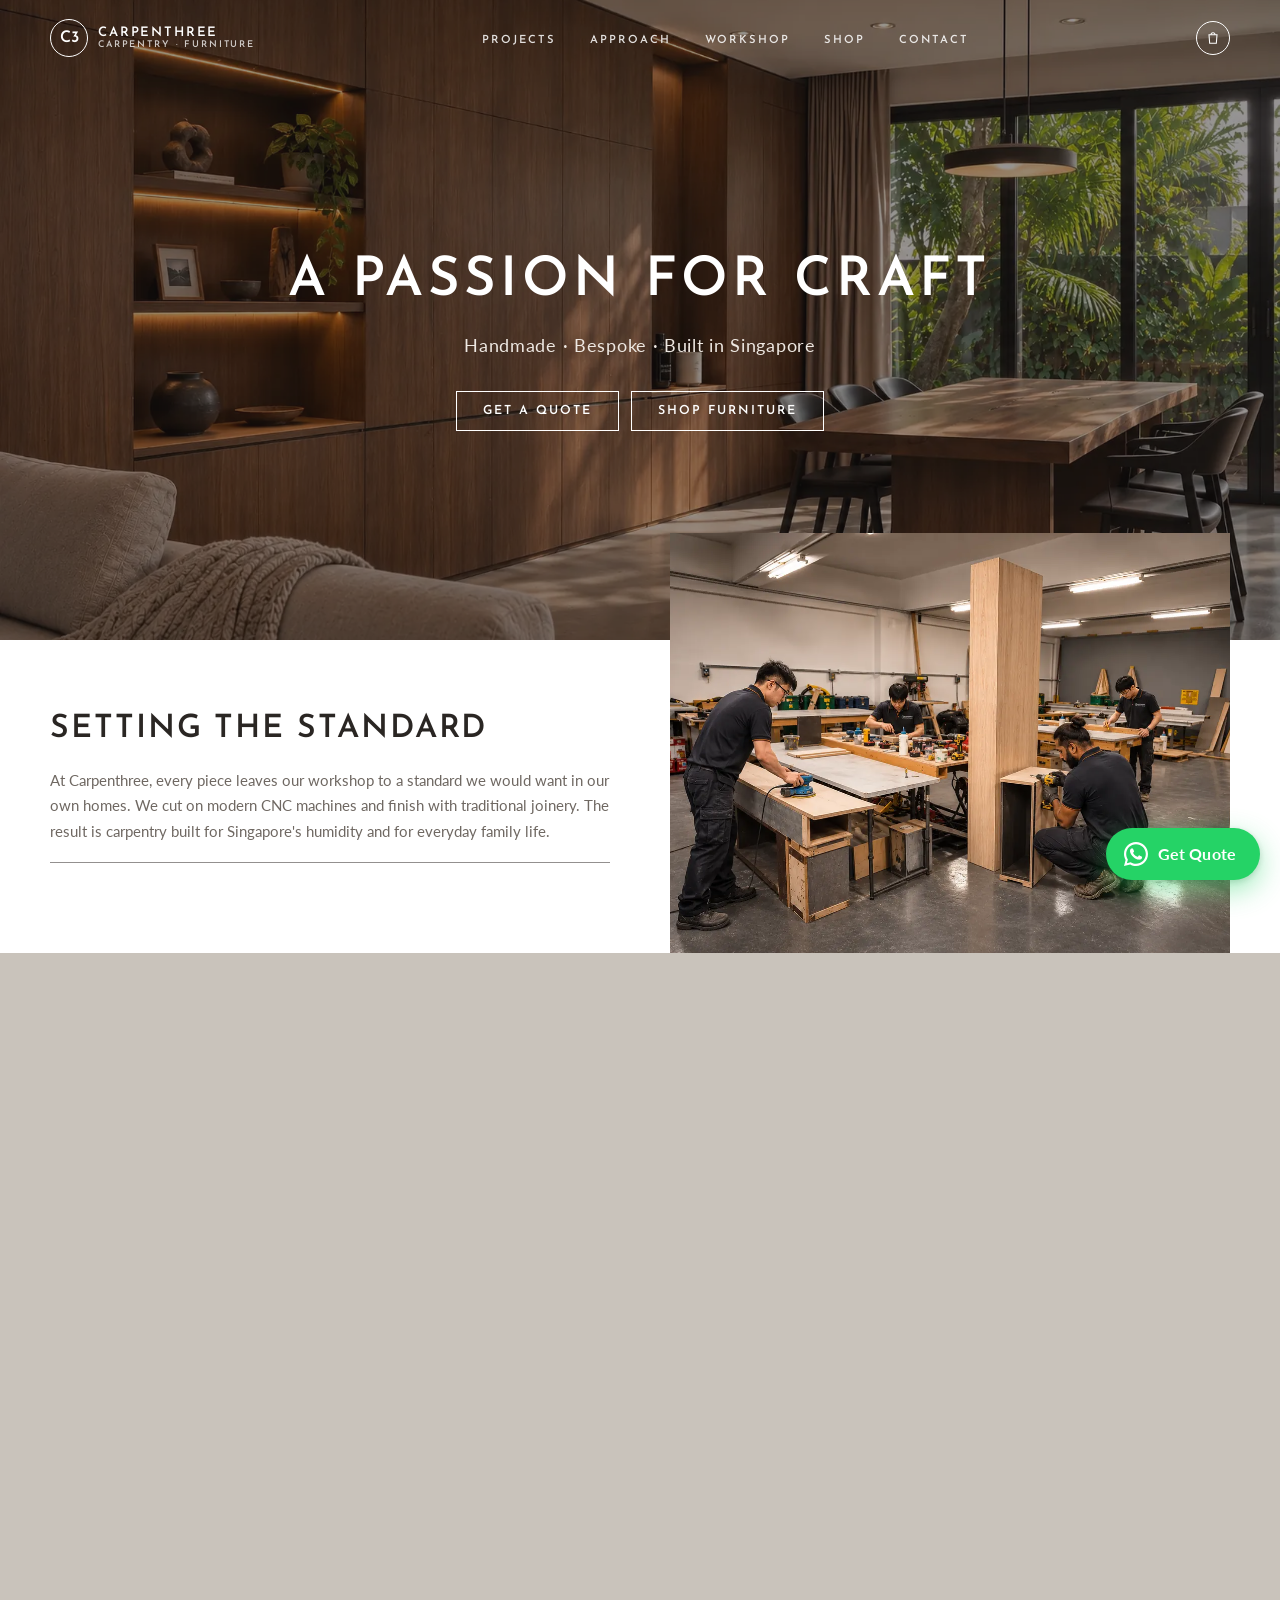
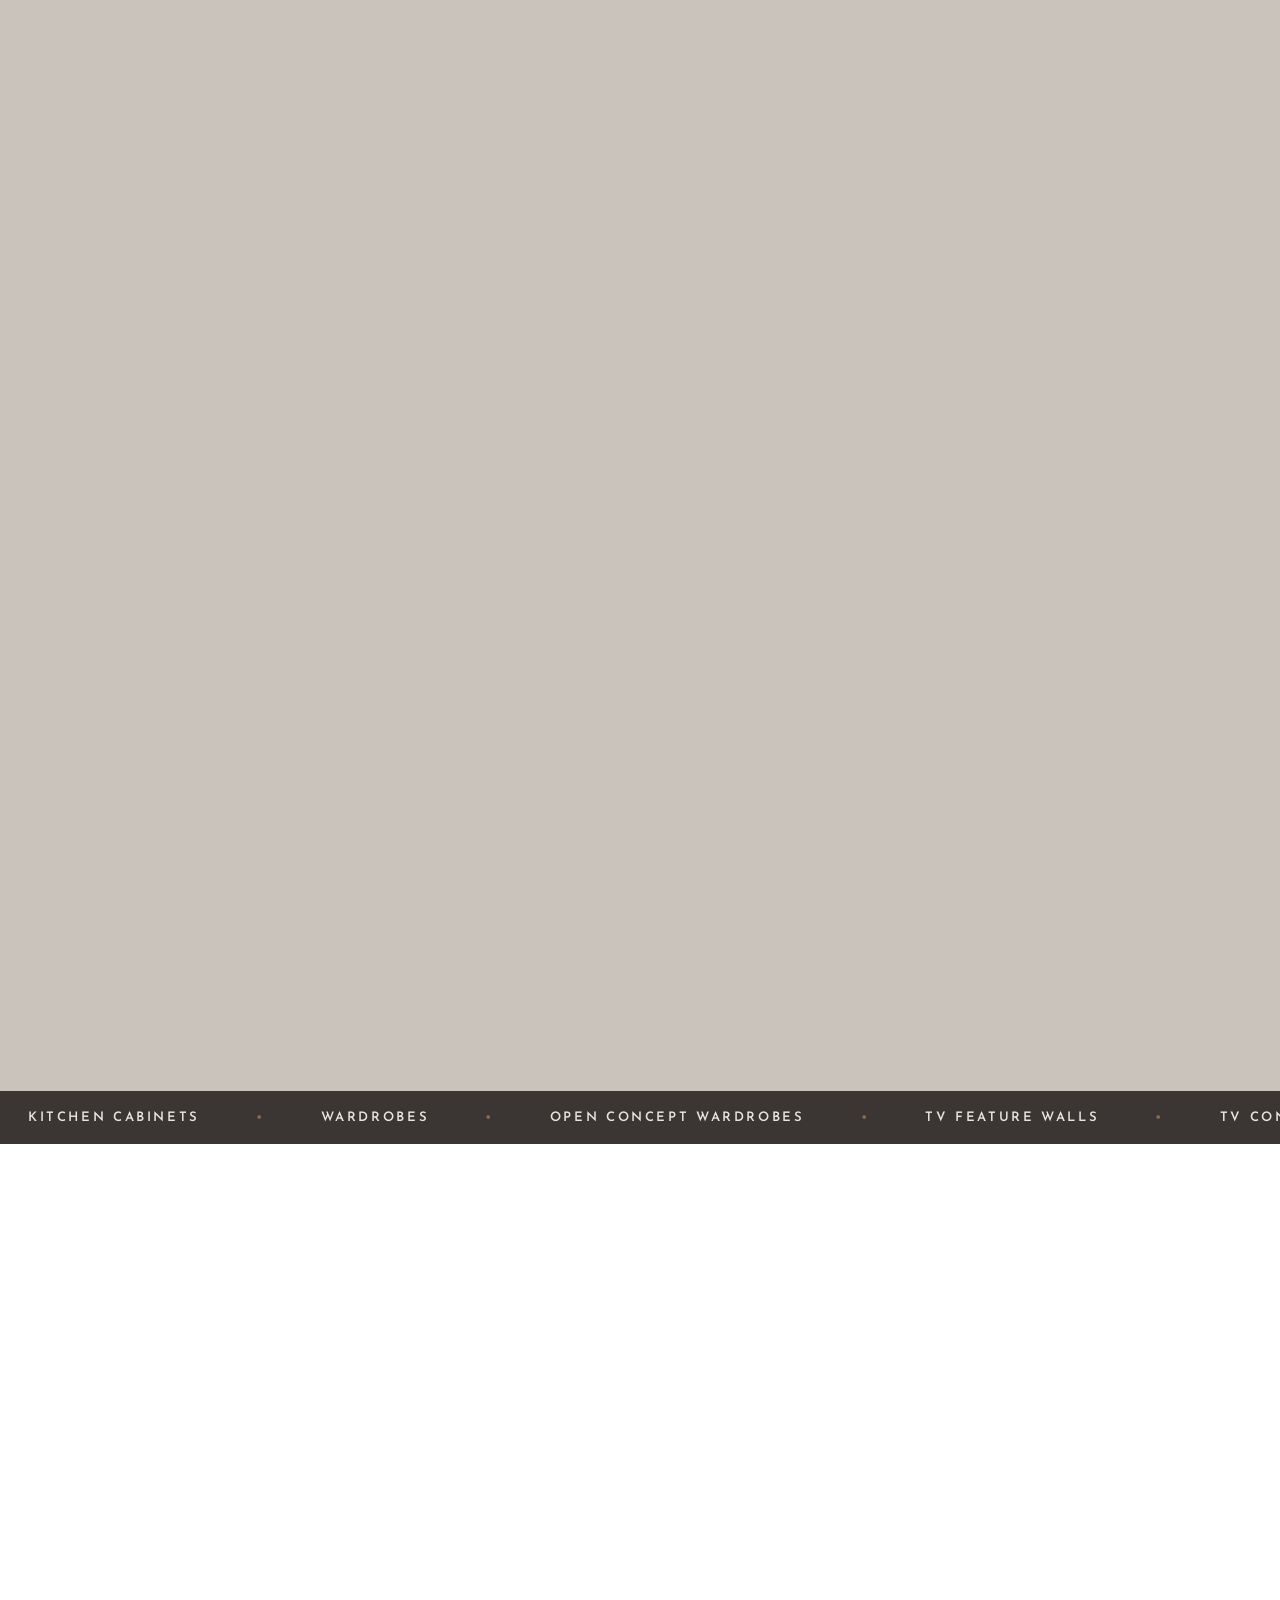
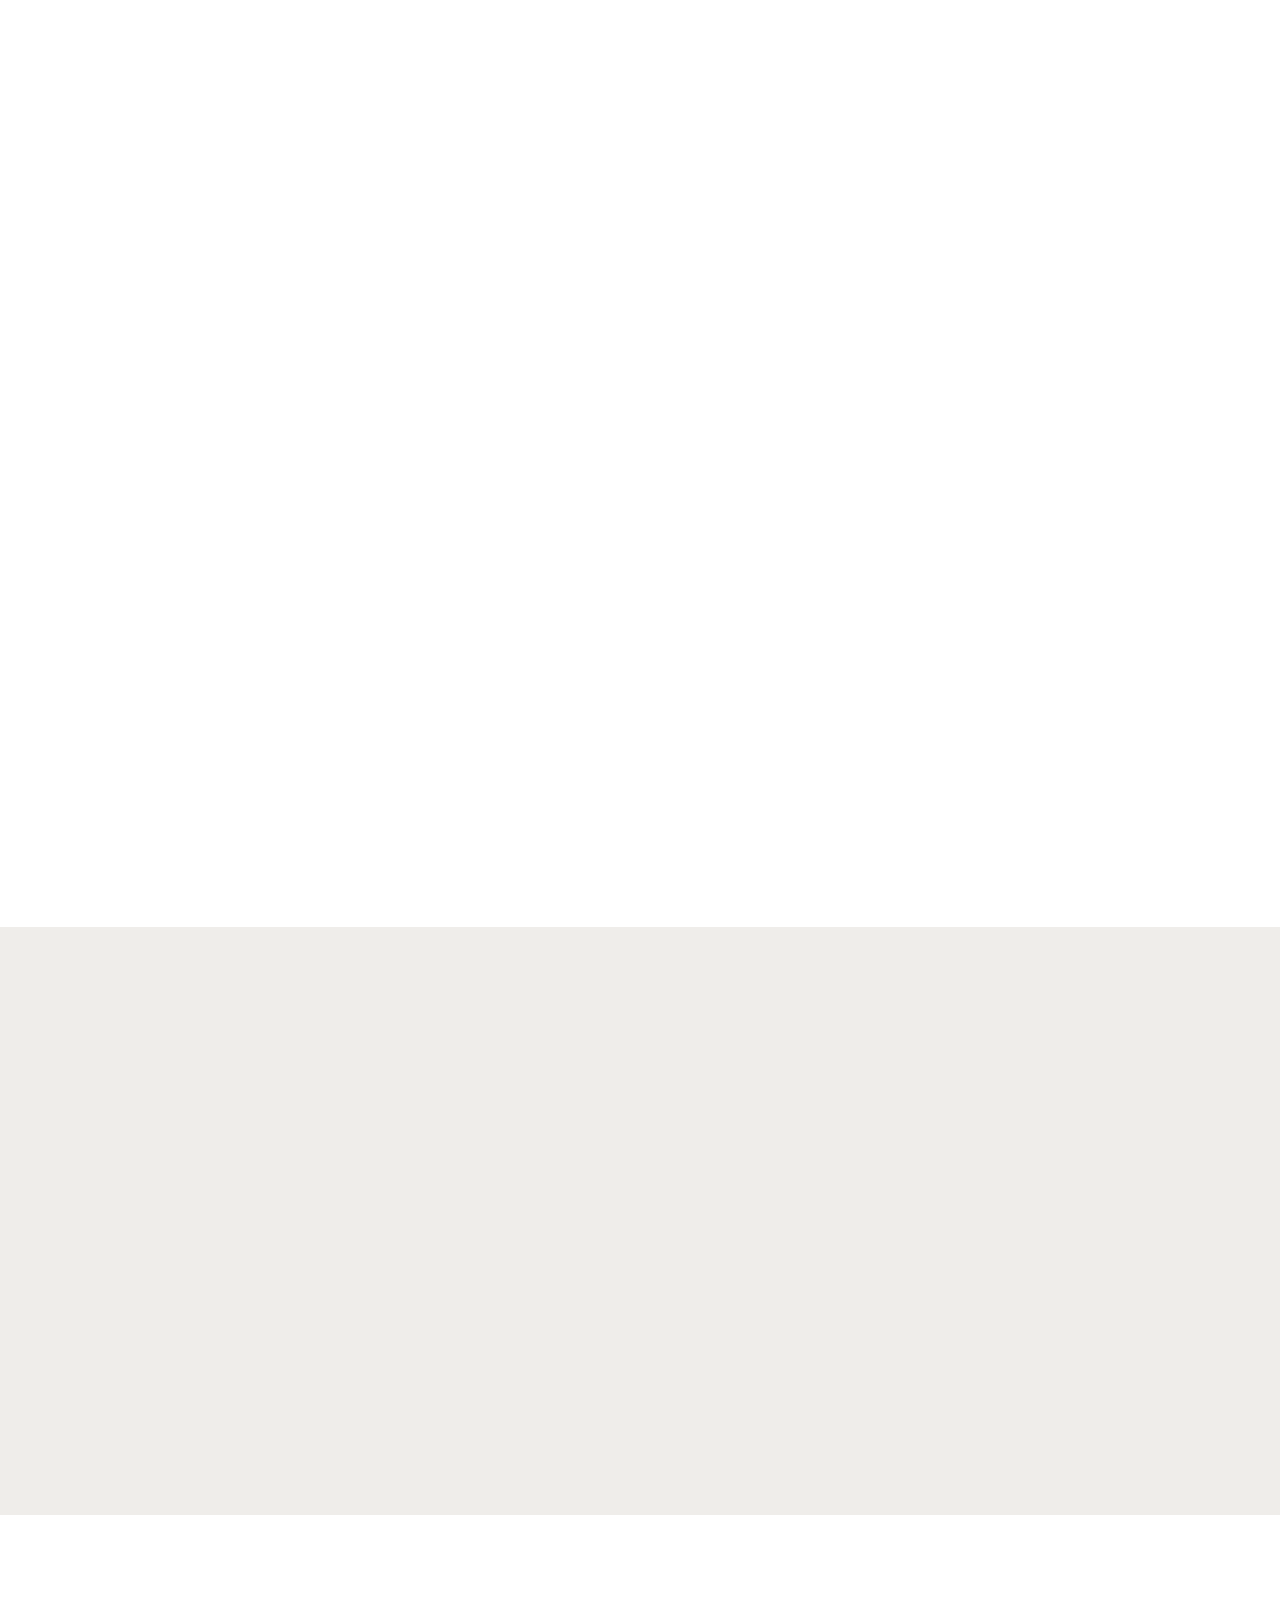
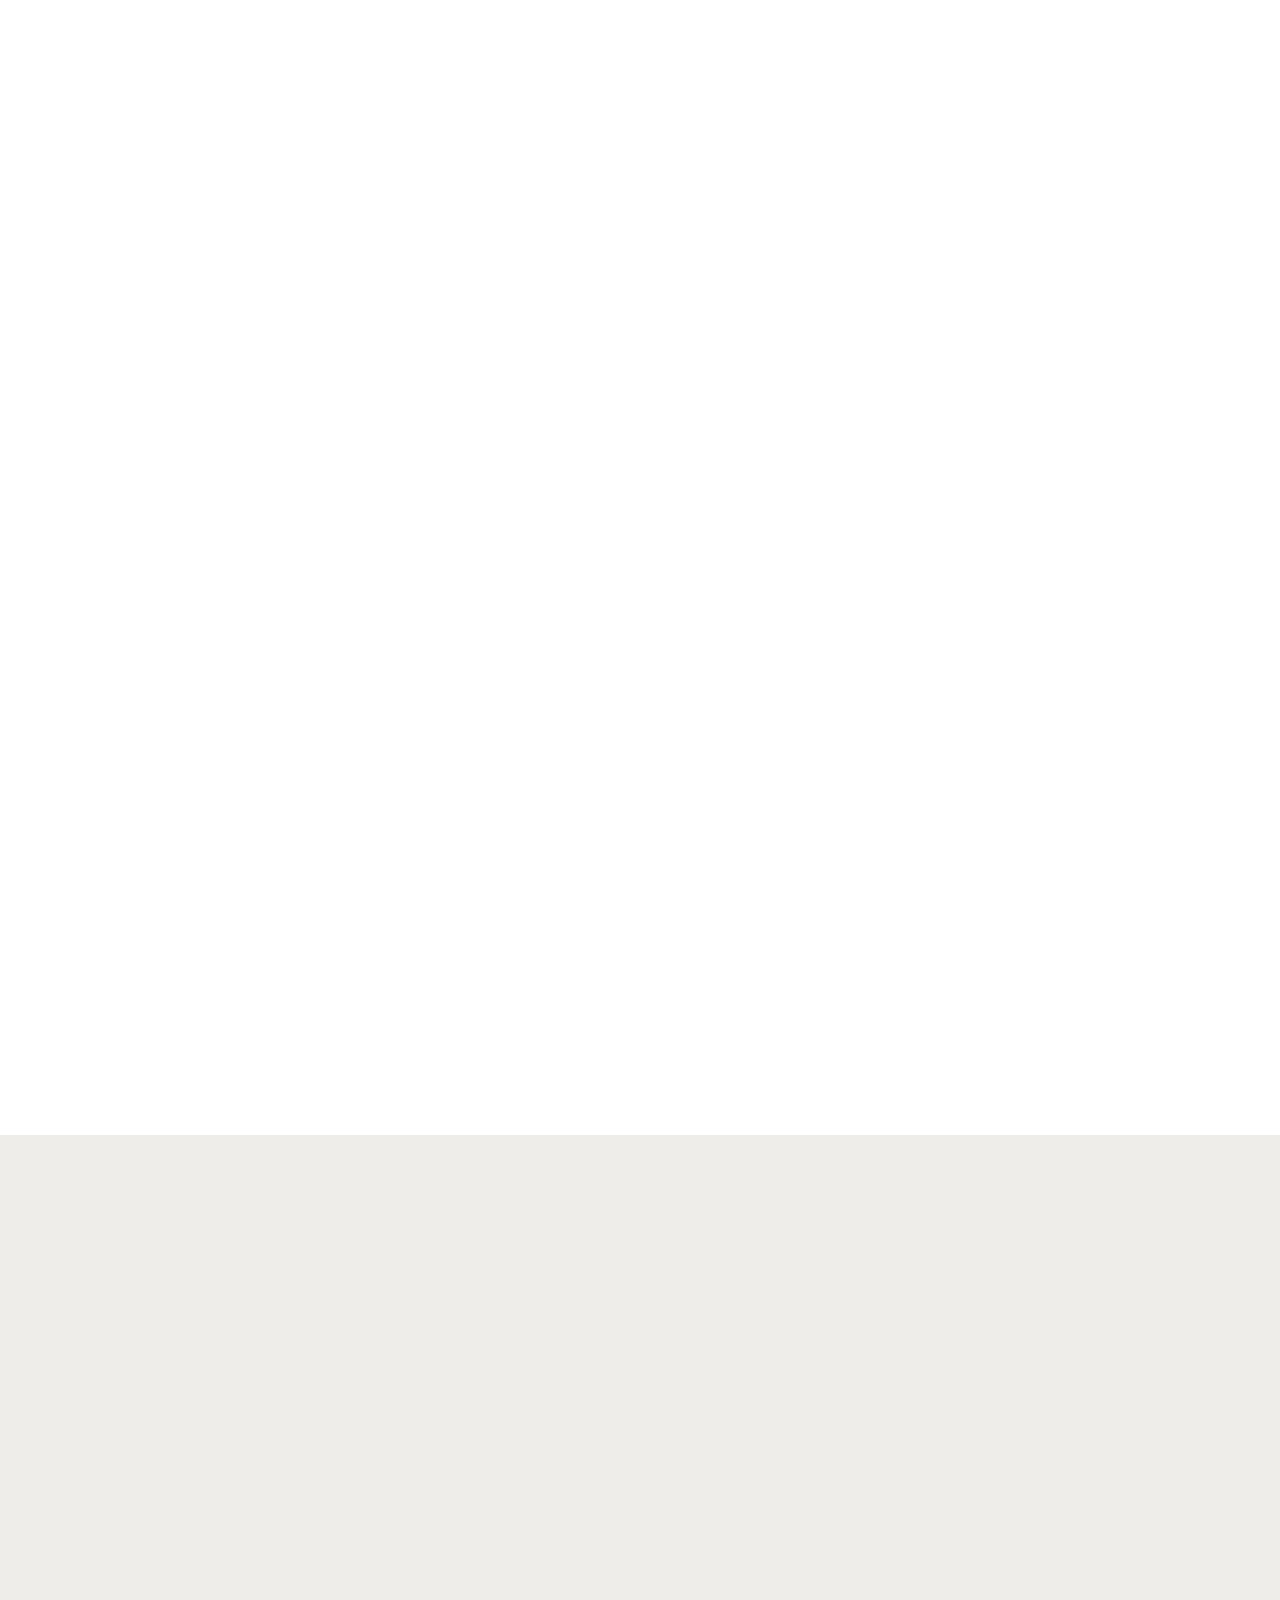
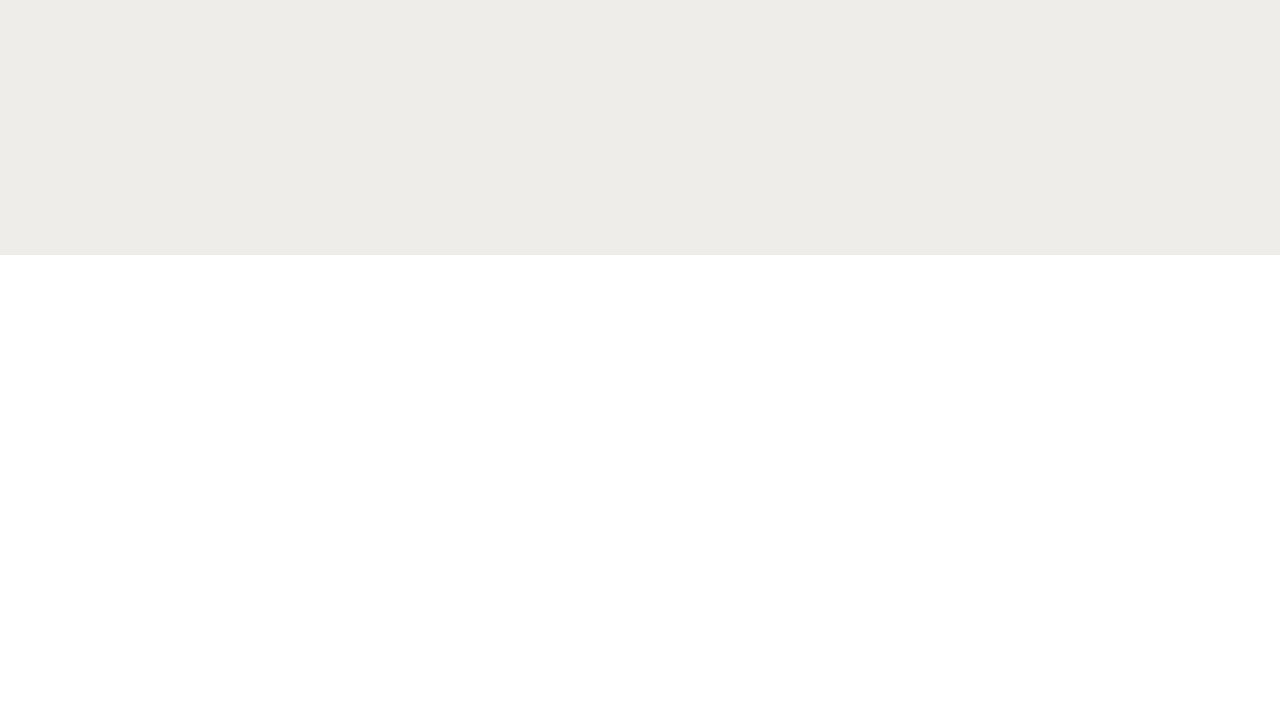
==== index.html @ 736b0aeb "What We Do: oak boutique showroom and minimalist living photos Co-Authored-By: Claude Opus 5.5 <nore" ====
<!doctype html>
<html lang="en-SG">
<head>
  <meta charset="utf-8">
  <meta name="viewport" content="width=device-width, initial-scale=1">
  <title>Carpenthree | Bespoke Carpentry &amp; Furniture in Singapore</title>
  <meta name="description" content="Carpenthree is a Singapore carpentry studio. We build custom carpentry for HDB, condo and landed homes, and sell handcrafted solid-wood furniture online.">
  <link rel="canonical" href="https://carpenthree.com/">
  <meta property="og:title" content="Carpenthree | Bespoke Carpentry & Furniture, Singapore">
  <meta property="og:description" content="Handmade, bespoke carpentry and solid-wood furniture, built in Singapore.">
  <meta property="og:image" content="https://carpenthree.com/images/hero.jpg">
  <link rel="icon" href="images/favicon.svg" type="image/svg+xml">
  <link rel="preconnect" href="https://fonts.googleapis.com">
  <link rel="preconnect" href="https://fonts.gstatic.com" crossorigin>
  <meta name="theme-color" content="#3b3633">
  <link rel="preconnect" href="https://images.unsplash.com">
  <!-- Fonts load without blocking first paint; system fonts show until they arrive -->
  <link rel="preload" as="style" href="https://fonts.googleapis.com/css2?family=Josefin+Sans:wght@600&family=Lato:wght@400;700&display=swap">
  <link rel="stylesheet" href="https://fonts.googleapis.com/css2?family=Josefin+Sans:wght@600&family=Lato:wght@400;700&display=swap" media="print" onload="this.media='all'">
  <noscript><link rel="stylesheet" href="https://fonts.googleapis.com/css2?family=Josefin+Sans:wght@600&family=Lato:wght@400;700&display=swap"></noscript>
  <link rel="preload" as="image" href="images/hero-mobile.webp" media="(max-width: 900px)" fetchpriority="high">
  <link rel="preload" as="image" href="images/hero.webp" media="(min-width: 901px)" fetchpriority="high">
  <link rel="stylesheet" href="css/style.css">
  <script defer src="js/config.js"></script>
  <script defer src="js/products.js"></script>
  <script defer src="js/placeholders.js"></script>
  <script defer src="js/main.js"></script>
</head>
<body>

<header class="site-header">
  <div class="container nav">
    <a class="logo" href="index.html">
      <span class="logo-mark">C3</span>
      <span class="logo-text">Carpenthree<small>Carpentry · Furniture</small></span>
    </a>
    <ul class="nav-links">
      <li><a href="#projects">Projects</a></li>
      <li><a href="#approach">Approach</a></li>
      <li><a href="#workshop">Workshop</a></li>
      <li><a href="shop.html">Shop</a></li>
      <li><a href="#contact">Contact</a></li>
    </ul>
    <div class="nav-icons">
      <button class="icon-btn" data-open-cart aria-label="Open cart">
        <svg viewBox="0 0 24 24"><path d="M6 7h12l-1 13H7L6 7z"/><path d="M9 7a3 3 0 0 1 6 0"/></svg>
        <span class="cart-count"></span>
      </button>
      <button class="icon-btn menu-toggle" aria-label="Menu">
        <svg viewBox="0 0 24 24"><path d="M5 8h14M5 12h14M5 16h14"/></svg>
      </button>
    </div>
  </div>
</header>

<!-- HERO -->
<section class="hero">
  <div class="photo dark" data-src="images/hero.webp" data-src-mobile="images/hero-mobile.webp"></div>
  <div class="hero-inner">
    <h1>A Passion for Craft</h1>
    <p>Handmade · Bespoke · Built in Singapore</p>
    <div class="hero-actions">
      <a class="btn btn-light" href="#contact">Get a quote</a>
      <a class="btn btn-light" href="shop.html">Shop furniture</a>
    </div>
  </div>
</section>

<!-- INTRO -->
<section class="intro">
  <div class="container">
    <div class="intro-text">
      <h2>Setting the Standard</h2>
      <p>At Carpenthree, every piece leaves our workshop to a standard we would want in our own homes. We cut on modern CNC machines and finish with traditional joinery. The result is carpentry built for Singapore's humidity and for everyday family life.</p>
      <span class="rule"></span>
    </div>
    <div class="photo intro-photo wood" data-src="images/standard.webp" data-src-mobile="images/standard-mobile.webp" data-label="Our workshop"></div>
  </div>
</section>

<!-- PROJECTS -->
<section class="section bg-greige projects" id="projects">
  <div class="container">
    <div class="head"><h2>Our Projects</h2><span class="rule"></span></div>

    <div class="proj">
      <div class="proj-text">
        <h3>Built-in Wardrobes</h3>
        <p>Floor-to-ceiling wardrobes that use every centimetre of an HDB or condo bedroom. Choose from sliding or swing doors, internal drawers, LED strips, and anti-humidity laminates or solid-wood veneers.</p>
      </div>
      <div class="photo light" data-src="images/project-wardrobe.webp" data-src-mobile="images/project-wardrobe-mobile.webp" data-label="Walk-in wardrobe"></div>
    </div>

    <div class="proj reverse">
      <div class="photo mid" data-src="images/project-kitchen.webp" data-src-mobile="images/project-kitchen-mobile.webp" data-label="Kitchen" style="background-position:center 62%"></div>
      <div class="proj-box">
        <h3>Kitchen &amp; Cabinetry</h3>
        <p>Make a statement with storage made for the way you cook. We build kitchen cabinets, island counters, vanities and feature walls in quartz, sintered stone and solid timber, with soft-close hardware as standard.</p>
      </div>
    </div>
  </div>
</section>

<!-- CARPENTRY TYPES MARQUEE (edit the list once; JS duplicates it for the loop) -->
<section class="marquee" aria-label="Carpentry we build">
  <ul class="marquee-track" id="marquee-list">
    <li>Kitchen Cabinets</li>
    <li>Wardrobes</li>
    <li>Open Concept Wardrobes</li>
    <li>TV Feature Walls</li>
    <li>TV Consoles</li>
    <li>Shoe Cabinets</li>
    <li>Custom Cabinets</li>
    <li>Vanity Cabinets</li>
    <li>Study & Writing Desks</li>
    <li>Dressing Tables</li>
    <li>Bed Frames</li>
    <li>Bedhead Feature Walls</li>
    <li>Bedside Cabinets</li>
    <li>Platforms</li>
    <li>Window Ledges</li>
    <li>Suspended Shelving</li>
    <li>Wall-hung Cabinets</li>
    <li>Fluted & Wall Panels</li>
  </ul>
</section>

<!-- BENEFITS -->
<section class="section">
  <div class="container">
    <div class="benefits-title"><span class="rule"></span><h2 style="margin:0">Benefits you get<br>when you use our service</h2></div>
    <div class="benefits">
      <div class="benefit">
        <svg viewBox="0 0 24 24"><circle cx="12" cy="9" r="5"/><path d="M9 13.5 8 21l4-2 4 2-1-7.5"/></svg>
        <div><h3>Best Quality</h3><p>Premium plywood, solid hardwoods and branded hardware from Blum, Häfele and Grass. All materials are E1/E0 low-formaldehyde rated.</p></div>
      </div>
      <div class="benefit">
        <svg viewBox="0 0 24 24"><path d="M2 7h11v9H2zM13 10h4l3 3v3h-7z"/><circle cx="6" cy="17.5" r="1.6"/><circle cx="17" cy="17.5" r="1.6"/></svg>
        <div><h3>Free Delivery</h3><p>Free islandwide delivery and installation on furniture orders over S$1,000. That includes HDB lift-landing assessments.</p></div>
      </div>
      <div class="benefit">
        <svg viewBox="0 0 24 24"><path d="M12 3 4 6v6c0 5 3.5 8 8 9 4.5-1 8-4 8-9V6l-8-3z"/><path d="m9 12 2 2 4-4"/></svg>
        <div><h3>Warranty</h3><p>Our built-in carpentry carries a 5-year workmanship warranty, and every shop furniture piece comes with a 2-year warranty.</p></div>
      </div>
    </div>
  </div>
</section>

<!-- BRANDS -->
<section class="section bg-paper brands-section" id="brands">
  <div class="container">
    <div class="center">
      <h2>Brands We Use</h2><span class="rule short" style="margin-inline:auto"></span>
      <p class="brands-intro">We build with proven names in fittings and finishes, so your carpentry looks good and works smoothly for years.</p>
    </div>
    <div class="brand-group">
      <h3>Hardware &amp; Fittings</h3>
      <ul class="brand-list">
        <li>Blum</li><li>Häfele</li><li>Grass</li>
      </ul>
    </div>
    <div class="brand-group">
      <h3>Laminates &amp; Surfaces</h3>
      <ul class="brand-list">
        <li>EDL</li><li>Jennings</li><li>Lamitak</li><li>Formica</li><li>Greenlam</li>
      </ul>
    </div>
    <div class="brand-group">
      <h3>Solid Surface</h3>
      <ul class="brand-list">
        <li>Corian</li><li>Hi-Macs</li><li>Staron</li><li>Lian Hin</li>
      </ul>
    </div>
    <p class="brand-note">Brand names are trademarks of their respective owners.</p>
  </div>
</section>

<!-- MOSAIC 1 -->
<section class="mosaic" id="approach">
  <div class="tile bg-stone span-2">
    <h3>Our Approach</h3><span class="rule"></span>
    <p>We start with a free site measurement and 3D drawings. You get a fixed, itemised quotation with no surprise add-ons. Our own team does the fabrication in our local workshop, with no subcontracting.</p>
  </div>
  <div class="photo light" data-src="images/craftsman.jpg" data-label="Our craftsman"></div>
  <div class="bg-greige"></div>

  <div class="photo dark" data-src="images/bathroom.jpg" data-label="Vanity project"></div>
  <div class="bg-greige" style="display:grid">
    <div class="tile inset bg-stone">
      <h3>See Portfolio</h3><span class="rule"></span>
      <a class="btn" href="#projects">View projects</a>
    </div>
  </div>
  <div class="tile bg-dark span-2">
    <h3>Work of Art</h3><span class="rule light"></span>
    <p>You spend a lot of time at home, so it should feel like yours. We want your carpentry to be beautiful and to work hard. Our cabinets go a long way toward making a house a home.</p>
  </div>
</section>

<!-- WHAT WE DO -->
<section class="section">
  <div class="container wwd">
    <div class="wwd-photos">
      <div class="photo p1 wood" data-src="images/wwd-1.webp" data-src-mobile="images/wwd-1-mobile.webp" data-label="Boutique fit-out"></div>
      <div class="photo p2 dark" data-src="images/wwd-2.webp" data-src-mobile="images/wwd-2-mobile.webp" data-label="Living &amp; kitchen"></div>
    </div>
    <div>
      <h2>What We Do</h2>
      <p>We work in hardwoods, marine plywood and fine veneers to a standard of craftsmanship you can see and feel. Our finishing team can colour-match existing cabinetry or create a new look from scratch.</p>
      <ul>
        <li>HDB &amp; BTO renovations</li>
        <li>Condominium interiors</li>
        <li>Landed homes</li>
        <li>Commercial, retail &amp; F&amp;B fit-outs</li>
        <li>Handcrafted furniture</li>
        <li>Custom solid-surface &amp; stone tops</li>
      </ul>
      <a class="link-ruled" href="#contact">Services</a>
    </div>
  </div>
</section>

<!-- SHOP STRIP -->
<section class="section bg-paper">
  <div class="container">
    <div class="shop-toolbar">
      <div><h2 style="margin:0">From the Shop</h2></div>
      <a class="btn" href="shop.html">View all furniture</a>
    </div>
    <div class="products" id="featured-products"></div>
  </div>
</section>

<!-- MOSAIC 2 -->
<section class="mosaic" id="workshop">
  <div class="photo wood span-2" data-src="images/workshop-1.jpg" data-label="Workshop"></div>
  <div class="bg-greige" style="display:grid">
    <div class="tile inset bg-charcoal" style="background:var(--charcoal-2);color:#fff">
      <h3>Opening Hours</h3><span class="rule light"></span>
      <p style="color:#e3ddd6">Mon – Fri: 9:00am – 6:00pm<br>Sat: 10:00am – 4:00pm<br>Sun &amp; PH: By appointment</p>
    </div>
  </div>
  <div class="bg-greige"></div>

  <div class="bg-stone"></div>
  <div class="tile bg-stone span-2">
    <h3>Our Workshop</h3><span class="rule"></span>
    <p>Our carpenters trained in traditional joinery, and every project is built in our own Singapore workshop. Visit our showroom to see and touch the materials before you decide.</p>
  </div>
  <div class="photo dark" data-src="images/workshop-2.jpg" data-label="Showroom"></div>

  <div class="photo mid" data-src="images/workshop-3.jpg" data-label="Kitchen"></div>
  <div class="bg-greige" style="display:grid">
    <div class="tile inset" style="background:var(--muted);color:#fff">
      <h3>Contact Us</h3><span class="rule light"></span>
      <p style="color:#eee"><span data-site="address"></span><br><span data-site="phone"></span><br><a data-site="email" style="color:#fff"></a></p>
    </div>
  </div>
  <div class="photo dark span-2" data-src="images/workshop-4.jpg" data-label="Living room"></div>
</section>

<!-- QUOTE -->
<section class="section" id="contact">
  <div class="container quote">
    <div>
      <h2>Request a Quote</h2><span class="rule short"></span>
      <p>Tell us about your space and we will arrange a free site measurement. Most enquiries get a reply within one working day.</p>
      <ul class="contact-list">
        <li><strong>Phone / WhatsApp</strong><span data-site="phone"></span></li>
        <li><strong>Email</strong><a data-site="email"></a></li>
        <li><strong>Workshop</strong><span data-site="address"></span></li>
      </ul>
      <p style="margin-top:24px"><a class="btn btn-wa" data-site="wa" target="_blank" rel="noopener">Chat on WhatsApp</a></p>
    </div>
    <form id="quote-form">
      <div class="form-row">
        <div class="field"><label for="q-name">Name</label><input id="q-name" name="name" required autocomplete="name"></div>
        <div class="field"><label for="q-phone">Mobile</label><input id="q-phone" name="phone" type="tel" required placeholder="+65" autocomplete="tel"></div>
      </div>
      <div class="form-row">
        <div class="field"><label for="q-prop">Property type</label>
          <select id="q-prop" name="property"><option>HDB / BTO</option><option>Condominium</option><option>Landed</option><option>Commercial</option></select></div>
        <div class="field"><label for="q-svc">Service</label>
          <select id="q-svc" name="service"><option>Full home carpentry</option><option>Kitchen cabinets</option><option>Wardrobes</option><option>Feature wall / TV console</option><option>Custom furniture</option><option>Other</option></select></div>
      </div>
      <div class="field"><label for="q-budget">Estimated budget</label>
        <select id="q-budget" name="budget"><option>Below S$5,000</option><option>S$5,000 – S$15,000</option><option>S$15,000 – S$30,000</option><option>Above S$30,000</option><option>Not sure yet</option></select></div>
      <div class="field"><label for="q-details">Project details</label><textarea id="q-details" name="details" rows="4" placeholder="Rooms, sizes, key collection date, style references…"></textarea></div>
      <button class="btn btn-solid" type="submit">Send via WhatsApp</button>
    </form>
  </div>
</section>

<footer class="site-footer">
  <div class="container">
    <a class="logo" href="index.html"><span class="logo-mark">C3</span><span class="logo-text">Carpenthree<small>Carpentry · Furniture</small></span></a>
    <ul class="footer-links">
      <li><a href="#projects">Projects</a></li>
      <li><a href="#approach">Approach</a></li>
      <li><a href="#workshop">Workshop</a></li>
      <li><a href="shop.html">Shop</a></li>
      <li><a href="#contact">Contact</a></li>
    </ul>
    <div class="footer-company">
      <strong>Flipwire Design Pte Ltd</strong>
      <a href="https://flipwiredesign.com" target="_blank" rel="noopener">flipwiredesign.com</a>
      <span>UEN 201613746K</span>
      <span>6 Gambas Way, #05-10/11/12, Singapore 756939</span>
      <span><a href="mailto:info@carpenthree.com">info@carpenthree.com</a> · <a href="https://wa.me/6583127675" target="_blank" rel="noopener">+65 8312 7675</a></span>
    </div>
    <small>© <span data-site="year"></span> Flipwire Design Pte Ltd. All rights reserved. Carpenthree is a brand of Flipwire Design Pte Ltd.</small>
  </div>
</footer>

</body>
</html>
---- css/style.css ----
/* =========================================================
   Carpenthree — greige / charcoal editorial style
   ========================================================= */
:root {
  --ink: #2a2623;
  --charcoal: #3b3633;
  --charcoal-2: #4a4440;
  --greige: #c9c3bb;
  --stone: #dedad4;
  --paper: #efedea;
  --white: #ffffff;
  --muted: #6f6862;
  --line: #b9b2a9;
  --accent: #8a6a4f;
  --max: 1180px;
  --head: "Josefin Sans", "Futura", "Century Gothic", system-ui, sans-serif;
  --body: "Lato", system-ui, -apple-system, "Segoe UI", Roboto, sans-serif;
}

* { box-sizing: border-box; }
html { scroll-behavior: smooth; }
body {
  margin: 0; font-family: var(--body); color: var(--ink); background: var(--white);
  line-height: 1.7; font-size: 15px;
}
a { color: inherit; }
img { max-width: 100%; display: block; }
h1, h2, h3, h4 {
  font-family: var(--head); font-weight: 600; text-transform: uppercase;
  letter-spacing: .06em; line-height: 1.2; margin: 0 0 .6em;
}
h1 { font-size: clamp(2rem, 5vw, 3.4rem); letter-spacing: .08em; }
h2 { font-size: clamp(1.4rem, 3vw, 2rem); }
h3 { font-size: 1.05rem; }
p { margin: 0 0 1em; color: var(--muted); }

.container { width: min(var(--max), 100% - 32px); margin-inline: auto; }
.section { padding: 90px 0; }
.bg-greige { background: var(--greige); }
.bg-stone { background: var(--stone); }
.bg-paper { background: var(--paper); }
.bg-dark { background: var(--charcoal); color: var(--white); }
.bg-dark p { color: #d6d0c9; }

/* Thin rule used throughout, like the reference */
.rule { display: block; height: 1px; background: var(--charcoal); width: 100%; margin: 18px 0 30px; opacity: .55; }
.rule.short { width: 90px; }
.rule.light { background: var(--white); }
.title-ruled { display: grid; gap: 0; }

/* ---------- Photos (drop files into /images) ---------- */
.photo {
  position: relative; overflow: hidden;
  background-color: var(--fallback, #8f877e);
  background-image:
    var(--img, none),
    repeating-linear-gradient(100deg, rgba(255,255,255,.05) 0 5px, transparent 5px 16px);
  background-size: cover; background-position: center;
  min-height: 200px;
}
.photo::after {
  content: attr(data-label); position: absolute; left: 12px; bottom: 10px;
  font: 600 .72rem/1 var(--head); text-transform: uppercase; letter-spacing: .12em;
  color: rgba(255,255,255,.75);
}
.photo.loaded::after { display: none; }
.photo.dark { --fallback: #4b443e; }
.photo.mid { --fallback: #9c9389; }
.photo.light { --fallback: #b9b0a5; }
.photo.wood { --fallback: #8a6a4f; }

/* ---------- Buttons ---------- */
.btn {
  display: inline-flex; align-items: center; justify-content: center; gap: 8px;
  padding: 13px 26px; border: 1px solid var(--charcoal); background: transparent; color: var(--charcoal);
  font: 600 .78rem/1 var(--head); text-transform: uppercase; letter-spacing: .16em;
  text-decoration: none; cursor: pointer; transition: background .2s, color .2s;
}
.btn:hover { background: var(--charcoal); color: var(--white); }
.btn-solid { background: var(--charcoal); color: var(--white); }
.btn-solid:hover { background: var(--ink); }
.btn-light { border-color: var(--white); color: var(--white); }
.btn-light:hover { background: var(--white); color: var(--charcoal); }
.btn-wa { background: #25d366; border-color: #25d366; color: #fff; }
.btn-wa:hover { background: #1da851; border-color: #1da851; color: #fff; }
.btn-block { width: 100%; }

/* ---------- Header ---------- */
.site-header { position: absolute; top: 0; left: 0; right: 0; z-index: 50; color: var(--white); }
.site-header.solid { position: sticky; background: var(--charcoal); }
.nav { display: flex; align-items: center; justify-content: space-between; height: 76px; gap: 20px; }
.logo { display: flex; align-items: center; gap: 10px; text-decoration: none; }
.logo-mark {
  width: 38px; height: 38px; border-radius: 50%; border: 1.5px solid currentColor;
  display: grid; place-items: center; font: 600 1rem/1 var(--head);
}
.logo-text { font: 600 .82rem/1.15 var(--head); text-transform: uppercase; letter-spacing: .14em; }
.logo-text small { display: block; font-size: .58rem; letter-spacing: .2em; opacity: .75; }
.nav-links { display: flex; gap: 34px; list-style: none; margin: 0; padding: 0; }
.nav-links a {
  text-decoration: none; font: 600 .7rem/1 var(--head); text-transform: uppercase; letter-spacing: .18em;
  opacity: .85;
}
.nav-links a:hover, .nav-links a.active { opacity: 1; }
.nav-icons { display: flex; align-items: center; gap: 14px; }
.icon-btn {
  position: relative; width: 34px; height: 34px; border-radius: 50%; border: 1px solid currentColor;
  background: none; color: inherit; display: grid; place-items: center; cursor: pointer; text-decoration: none;
}
.icon-btn svg { width: 16px; height: 16px; stroke: currentColor; fill: none; stroke-width: 1.6; }
.cart-count {
  position: absolute; top: -6px; right: -8px; min-width: 18px; height: 18px; padding: 0 5px;
  border-radius: 999px; background: var(--accent); color: #fff; font: 700 .65rem/18px var(--body); text-align: center;
}
.cart-count:empty, .cart-count[data-n="0"] { display: none; }
.menu-toggle { display: none; }

@media (max-width: 860px) {
  .menu-toggle { display: grid; }
  .nav-links {
    display: none; position: absolute; top: 76px; left: 0; right: 0; flex-direction: column; gap: 0;
    background: var(--charcoal); padding: 8px 0;
  }
  .nav-links.open { display: flex; }
  .nav-links a { display: block; padding: 14px 16px; }
}

/* ---------- Hero ---------- */
.hero {
  position: relative; min-height: 640px; display: grid; place-items: center; text-align: center; color: var(--white);
}
.hero .photo { position: absolute; inset: 0; min-height: 0; }
.hero .photo::before { content: ""; position: absolute; inset: 0; background: rgba(25, 22, 20, .45); }
.hero-inner { position: relative; z-index: 1; padding: 120px 16px 80px; }
.hero h1 { margin-bottom: .3em; }
.hero p { color: #eee8e2; font-size: 1.1rem; letter-spacing: .04em; margin-bottom: 30px; }
.hero-actions { display: flex; flex-wrap: wrap; gap: 12px; justify-content: center; }
.hero.short { min-height: 380px; }

/* ---------- Intro (image overlaps hero) ---------- */
.intro .container { display: grid; grid-template-columns: 1fr 1fr; gap: 60px; align-items: end; }
.intro-text { padding: 70px 0 60px; }
.intro-photo { margin-top: -140px; aspect-ratio: 4/3; position: relative; z-index: 2; }
@media (max-width: 860px) {
  .intro .container { grid-template-columns: 1fr; gap: 0; }
  .intro-photo { margin-top: -60px; order: -1; aspect-ratio: 4/3; }
  .intro-text { padding: 40px 0 10px; }
}

/* ---------- Projects (staggered) ---------- */
.projects .head { max-width: 560px; }
.proj { display: grid; grid-template-columns: 1fr 1fr; align-items: center; position: relative; margin-top: 50px; }
.proj .photo { aspect-ratio: 4/3; }
.proj-text { padding: 10px 50px 10px 0; }
.proj.reverse .photo { order: 0; }
.proj.reverse .proj-box {
  background: var(--stone); padding: 40px; margin-left: -60px; position: relative; z-index: 2;
}
@media (max-width: 860px) {
  .proj { grid-template-columns: 1fr; }
  .proj-text { padding: 24px 0 0; order: 2; }
  .proj.reverse .proj-box { margin: -40px 16px 0; }
}

/* ---------- Benefits ---------- */
.benefits-title { display: grid; grid-template-columns: 120px 1fr; gap: 24px; align-items: center; margin-bottom: 50px; }
.benefits-title .rule { margin: 0; }
.benefits { display: grid; grid-template-columns: repeat(3, 1fr); gap: 40px; }
.benefit { display: grid; grid-template-columns: 34px 1fr; gap: 14px; }
.benefit svg { width: 28px; height: 28px; stroke: var(--charcoal); fill: none; stroke-width: 1.5; }
.benefit h3 { font-size: .9rem; margin-bottom: .4em; }
.benefit p { font-size: .9rem; margin: 0; }
@media (max-width: 760px) {
  .benefits { grid-template-columns: 1fr; }
  .benefits-title { grid-template-columns: 1fr; }
  .benefits-title .rule { display: none; }
}

/* ---------- Mosaic grids ---------- */
.mosaic { display: grid; grid-template-columns: repeat(4, 1fr); grid-auto-rows: minmax(260px, auto); }
.mosaic > * { min-height: 260px; }
.tile { padding: 40px 34px; display: flex; flex-direction: column; justify-content: center; text-align: center; }
.tile h3 { margin-bottom: .2em; }
.tile .rule { margin: 12px auto 18px; width: 70px; }
.tile p { font-size: .88rem; }
.tile.inset { margin: 40px; padding: 30px 20px; }
.span-2 { grid-column: span 2; }
.span-row-2 { grid-row: span 2; }
@media (max-width: 860px) {
  .mosaic { grid-template-columns: 1fr 1fr; }
  .tile.inset { margin: 20px; }
}
@media (max-width: 560px) {
  .mosaic { grid-template-columns: 1fr; }
  .span-2 { grid-column: auto; }
}

/* ---------- What we do ---------- */
.wwd { display: grid; grid-template-columns: 1fr 1fr; gap: 70px; align-items: center; }
.wwd-photos { position: relative; height: 520px; }
.wwd-photos .photo { position: absolute; }
.wwd-photos .p1 { top: 0; left: 0; width: 62%; height: 72%; }
.wwd-photos .p2 { bottom: 0; right: 6%; width: 58%; height: 70%; border: 10px solid var(--white); }
.wwd ul { list-style: none; padding: 0; margin: 20px 0 0; display: grid; gap: 8px; }
.wwd li { font: 600 .78rem/1.4 var(--head); text-transform: uppercase; letter-spacing: .1em; color: var(--charcoal); }
.wwd li::before { content: "•"; margin-right: 12px; color: var(--accent); }
.link-ruled { display: flex; align-items: center; gap: 14px; margin-top: 30px; font-size: .85rem; text-decoration: none; color: var(--muted); }
.link-ruled::before { content: ""; flex: 1; height: 1px; background: var(--line); }
@media (max-width: 860px) {
  .wwd { grid-template-columns: 1fr; gap: 40px; }
  .wwd-photos { height: 380px; }
}

/* ---------- Shop strip / product cards ---------- */
.products { display: grid; grid-template-columns: repeat(auto-fill, minmax(250px, 1fr)); gap: 28px; }
.product { display: flex; flex-direction: column; background: var(--white); }
.product .photo { aspect-ratio: 1; min-height: 0; }
.product-body { padding: 18px 2px 4px; display: flex; flex-direction: column; gap: 4px; flex: 1; }
.product-cat { font: 600 .66rem/1 var(--head); text-transform: uppercase; letter-spacing: .18em; color: var(--accent); }
.product h3 { font-size: .92rem; margin: 6px 0 2px; }
.product-desc { font-size: .87rem; margin: 0; flex: 1; }
.product-meta { font-size: .78rem; color: var(--muted); }
.product-foot { display: flex; justify-content: space-between; align-items: center; gap: 10px; margin-top: 12px; }
.price { font: 600 1rem/1 var(--head); letter-spacing: .04em; }
.product .btn { padding: 10px 16px; }
.tag {
  position: absolute; top: 12px; left: 12px; z-index: 1; background: var(--charcoal); color: #fff;
  font: 600 .62rem/1 var(--head); text-transform: uppercase; letter-spacing: .14em; padding: 6px 10px;
}

.shop-toolbar { display: flex; flex-wrap: wrap; justify-content: space-between; align-items: center; gap: 16px; margin-bottom: 36px; }
.filters { display: flex; flex-wrap: wrap; gap: 8px; }
.chip {
  border: 1px solid var(--line); background: transparent; padding: 9px 16px; cursor: pointer; color: var(--charcoal);
  font: 600 .7rem/1 var(--head); text-transform: uppercase; letter-spacing: .14em;
}
.chip.active, .chip:hover { background: var(--charcoal); border-color: var(--charcoal); color: #fff; }

/* ---------- Forms ---------- */
.field { display: grid; gap: 6px; margin-bottom: 16px; }
label { font: 600 .7rem/1 var(--head); text-transform: uppercase; letter-spacing: .14em; color: var(--charcoal); }
input, select, textarea {
  font: inherit; padding: 12px 14px; border: 1px solid var(--line); background: var(--white); color: var(--ink);
  width: 100%; border-radius: 0;
}
input:focus, select:focus, textarea:focus { outline: none; border-color: var(--charcoal); }
.form-row { display: grid; grid-template-columns: 1fr 1fr; gap: 16px; }
@media (max-width: 600px) { .form-row { grid-template-columns: 1fr; } }
.quote { display: grid; grid-template-columns: 1fr 1.3fr; gap: 60px; }
@media (max-width: 860px) { .quote { grid-template-columns: 1fr; gap: 30px; } }
.contact-list { list-style: none; padding: 0; margin: 0; display: grid; gap: 10px; color: var(--muted); }
.contact-list strong { color: var(--charcoal); font: 600 .72rem/1 var(--head); letter-spacing: .14em; text-transform: uppercase; display: block; margin-bottom: 2px; }

/* ---------- Cart drawer ---------- */
.drawer-backdrop { position: fixed; inset: 0; background: rgba(20,18,16,.45); opacity: 0; pointer-events: none; transition: opacity .25s; z-index: 90; }
.drawer {
  position: fixed; top: 0; right: 0; height: 100%; width: min(440px, 100%); background: var(--paper); z-index: 100;
  transform: translateX(100%); transition: transform .3s; display: flex; flex-direction: column;
}
body.cart-open .drawer { transform: none; }
body.cart-open .drawer-backdrop { opacity: 1; pointer-events: auto; }
.drawer-head { display: flex; justify-content: space-between; align-items: center; padding: 22px; border-bottom: 1px solid var(--line); }
.drawer-head h3 { margin: 0; }
.drawer-head button { background: none; border: 0; font-size: 1.6rem; cursor: pointer; color: var(--ink); }
.drawer-body { flex: 1; overflow-y: auto; padding: 8px 22px 22px; }
.cart-item { display: grid; grid-template-columns: 64px 1fr auto; gap: 12px; padding: 14px 0; border-bottom: 1px solid var(--line); align-items: center; }
.cart-item .photo { aspect-ratio: 1; min-height: 0; }
.cart-item .photo::after { display: none; }
.cart-item h4 { margin: 0; font-size: .78rem; }
.cart-item small { color: var(--muted); }
.qty { display: inline-flex; align-items: center; gap: 8px; margin-top: 6px; }
.qty button { width: 26px; height: 26px; border: 1px solid var(--line); background: #fff; cursor: pointer; color: var(--ink); }
.remove { background: none; border: 0; color: var(--muted); cursor: pointer; text-decoration: underline; font-size: .78rem; }
.sum-row { display: flex; justify-content: space-between; font-size: .9rem; color: var(--muted); padding: 4px 0; }
.sum-row.total { font: 600 1rem/1.4 var(--head); color: var(--ink); letter-spacing: .06em; border-top: 1px solid var(--line); margin-top: 8px; padding-top: 12px; }
.checkout { margin-top: 20px; }
.empty { color: var(--muted); text-align: center; padding: 40px 0; }
.note { font-size: .78rem; color: var(--muted); margin-top: 10px; }

.toast {
  position: fixed; bottom: 24px; left: 50%; transform: translate(-50%, 20px); background: var(--charcoal); color: #fff;
  padding: 12px 22px; opacity: 0; transition: .25s; z-index: 120; pointer-events: none;
  font: 600 .72rem/1 var(--head); letter-spacing: .14em; text-transform: uppercase;
}
.toast.show { opacity: 1; transform: translate(-50%, 0); }

.wa-float {
  position: fixed; right: 20px; bottom: 20px; z-index: 80;
  display: inline-flex; align-items: center; gap: 10px;
  padding: 14px 24px 14px 18px; border-radius: 999px;
  background: #25d366; color: #fff; text-decoration: none;
  font: 700 1rem/1 var(--body); letter-spacing: .01em;
  box-shadow: 0 10px 28px rgba(37, 211, 102, .45), 0 2px 6px rgba(0,0,0,.15);
  transition: transform .2s, background .2s, box-shadow .2s;
}
.wa-float:hover { background: #1fbe5b; transform: translateY(-2px); box-shadow: 0 14px 32px rgba(37, 211, 102, .55); }
.wa-float svg { width: 24px; height: 24px; fill: #fff; flex: none; }
@media (max-width: 520px) { .wa-float { right: 14px; bottom: 14px; padding: 12px 18px 12px 14px; font-size: .92rem; } }
body.cart-open .wa-float { display: none; }

/* ---------- Footer ---------- */
.site-footer { background: var(--charcoal); color: #cfc8c0; padding: 60px 0 30px; text-align: center; }
.site-footer .logo { justify-content: center; color: #fff; margin-bottom: 26px; flex-direction: column; }
.footer-links { display: flex; flex-wrap: wrap; justify-content: center; gap: 28px; list-style: none; padding: 0; margin: 0 0 28px; }
.footer-links a { text-decoration: none; font: 600 .68rem/1 var(--head); text-transform: uppercase; letter-spacing: .18em; }
.footer-links a:hover { color: #fff; }
.site-footer small { opacity: .7; }
.footer-company { display: grid; gap: 4px; justify-items: center; padding: 26px 0; margin-bottom: 22px; border-top: 1px solid #514a45; border-bottom: 1px solid #514a45; font-size: .9rem; }
.footer-company strong { color: #fff; font: 600 .82rem/1.4 var(--head); text-transform: uppercase; letter-spacing: .14em; margin-bottom: 4px; }
.footer-company a { color: #cfc8c0; }

/* Inspiration placeholder badge (shows which file to replace) */
.photo.placeholder::before {
  content: "Placeholder · " attr(data-file);
  position: absolute; right: 10px; bottom: 10px; z-index: 1;
  background: rgba(20, 18, 16, .72); color: #fff; padding: 5px 9px;
  font: 600 .6rem/1 var(--head); letter-spacing: .12em; text-transform: uppercase;
}
.hero .photo.placeholder::before { content: ""; inset: 0; right: 0; bottom: 0; padding: 0; background: rgba(25, 22, 20, .45); } /* hero keeps its dark overlay */
.hero .photo.placeholder + .hero-inner::after {
  content: "Placeholder photo"; display: block; margin-top: 26px; font: 600 .6rem/1 var(--head);
  letter-spacing: .16em; text-transform: uppercase; opacity: .6;
}
.cart-item .photo.placeholder::before { display: none; }

/* ---------- Performance ---------- */
/* Skip rendering work for off-screen sections until they're near the viewport */
.section, .mosaic, .site-footer { content-visibility: auto; contain-intrinsic-size: auto 900px; }
.photo { transition: none; }
@media (prefers-reduced-motion: reduce) { html { scroll-behavior: auto; } * { transition: none !important; } }

/* ---------- Brands ---------- */
.brands-intro { max-width: 560px; margin: 0 auto 40px; }
.brand-group { display: grid; grid-template-columns: 220px 1fr; align-items: center; gap: 24px; padding: 22px 0; border-top: 1px solid var(--line); }
.brand-group:last-of-type { border-bottom: 1px solid var(--line); }
.brand-group h3 { margin: 0; font-size: .74rem; letter-spacing: .18em; color: var(--muted); }
.brand-list { list-style: none; margin: 0; padding: 0; display: flex; flex-wrap: wrap; gap: 14px 34px; }
.brand-list li { font: 600 1.15rem/1 var(--head); letter-spacing: .1em; text-transform: uppercase; color: var(--charcoal); }
.brand-note { text-align: center; font-size: .72rem; margin: 18px 0 0; }
@media (max-width: 640px) {
  .brand-group { grid-template-columns: 1fr; gap: 12px; text-align: center; }
  .brand-list { justify-content: center; gap: 12px 28px; }
  .brand-list li { font-size: 1.1rem; }
}

.center { text-align: center; }

/* ---------- Carpentry types marquee ---------- */
.marquee { background: var(--charcoal); color: #e9e4de; overflow: hidden; padding: 20px 0; }
.marquee-track {
  list-style: none; margin: 0; padding: 0; display: flex; width: max-content;
  animation: marquee 40s linear infinite;
}
.marquee:hover .marquee-track { animation-play-state: paused; }
.marquee-track li {
  font: 600 .82rem/1 var(--head); text-transform: uppercase; letter-spacing: .2em; white-space: nowrap;
  padding: 0 28px; display: flex; align-items: center;
}
.marquee-track li::after { content: "•"; margin-left: 56px; color: var(--accent); }
@keyframes marquee { to { transform: translateX(-50%); } }
@media (max-width: 640px) { .marquee { padding: 16px 0; } .marquee-track { animation-duration: 30s; } .marquee-track li { font-size: .74rem; padding: 0 18px; } .marquee-track li::after { margin-left: 36px; } }
@media (prefers-reduced-motion: reduce) {
  .marquee-track { animation: none; flex-wrap: wrap; width: auto; justify-content: center; row-gap: 14px; }
  .marquee-track li[aria-hidden] { display: none; }
}
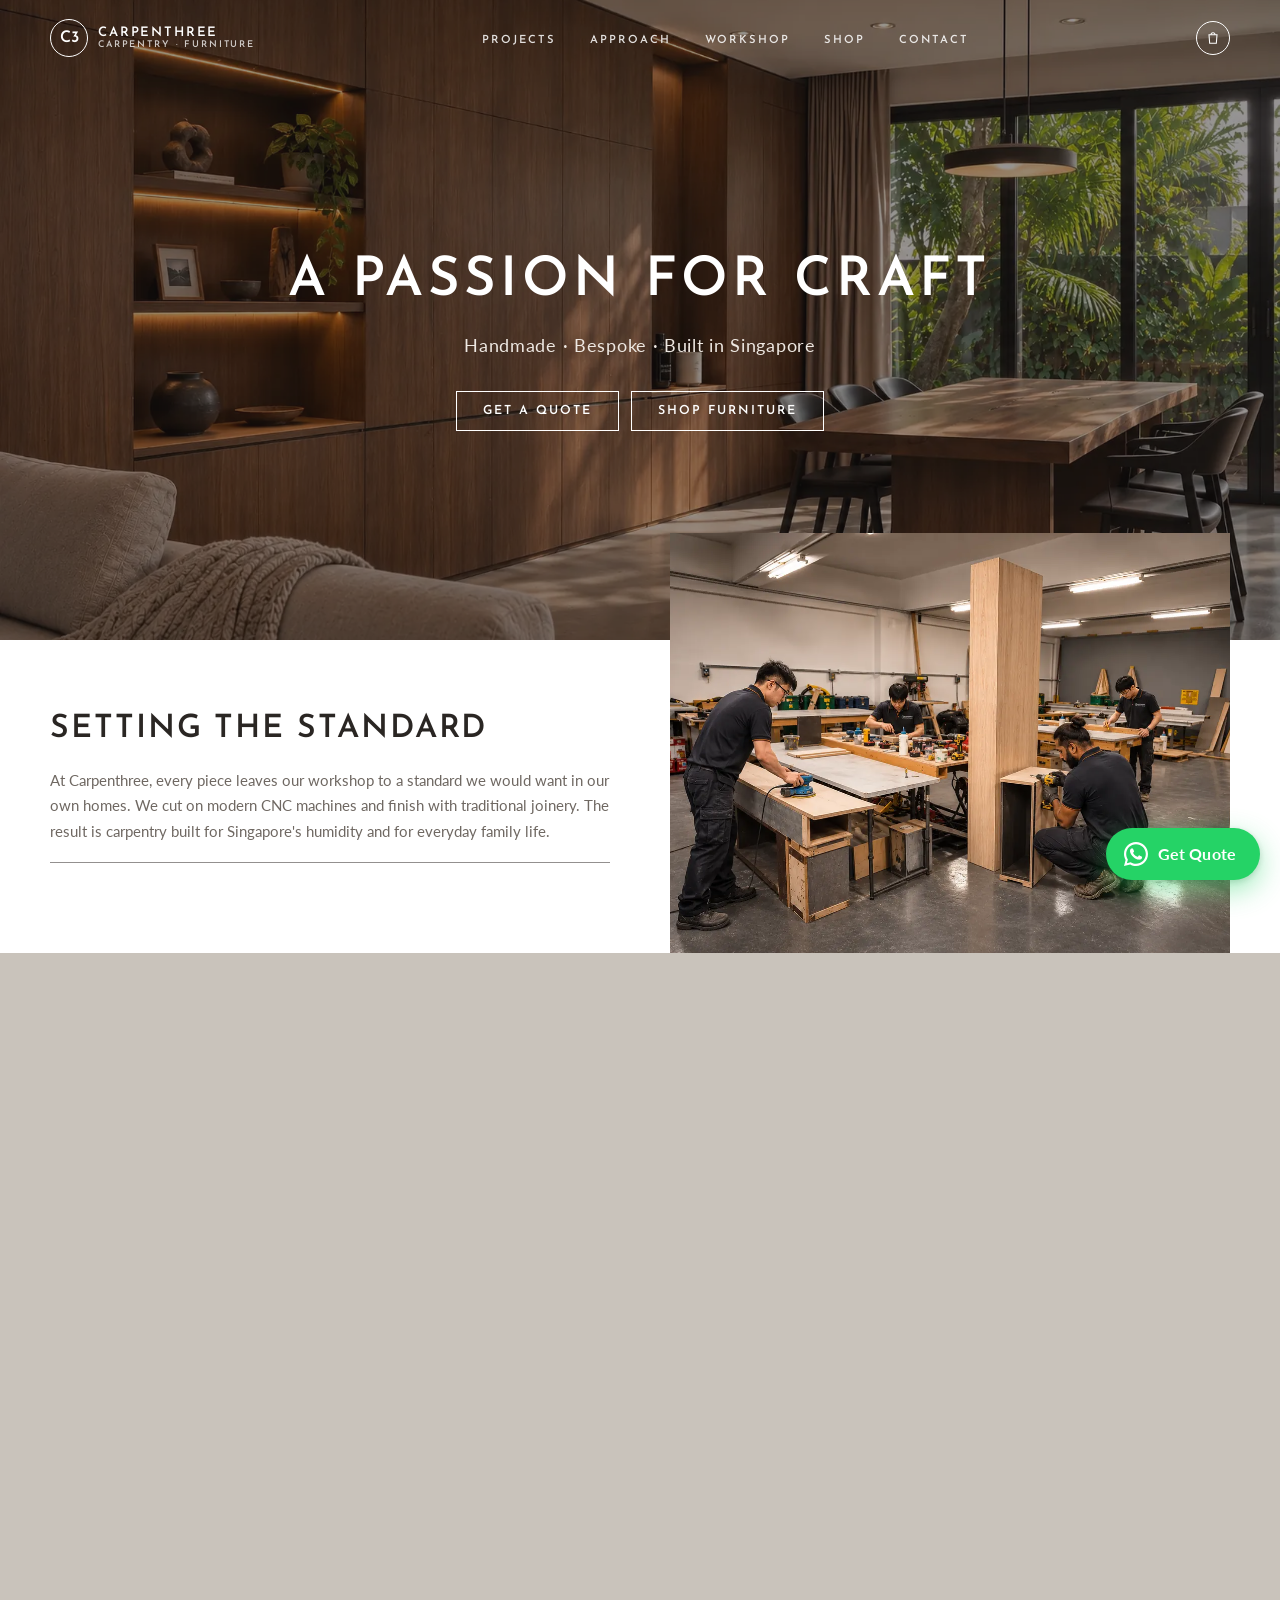
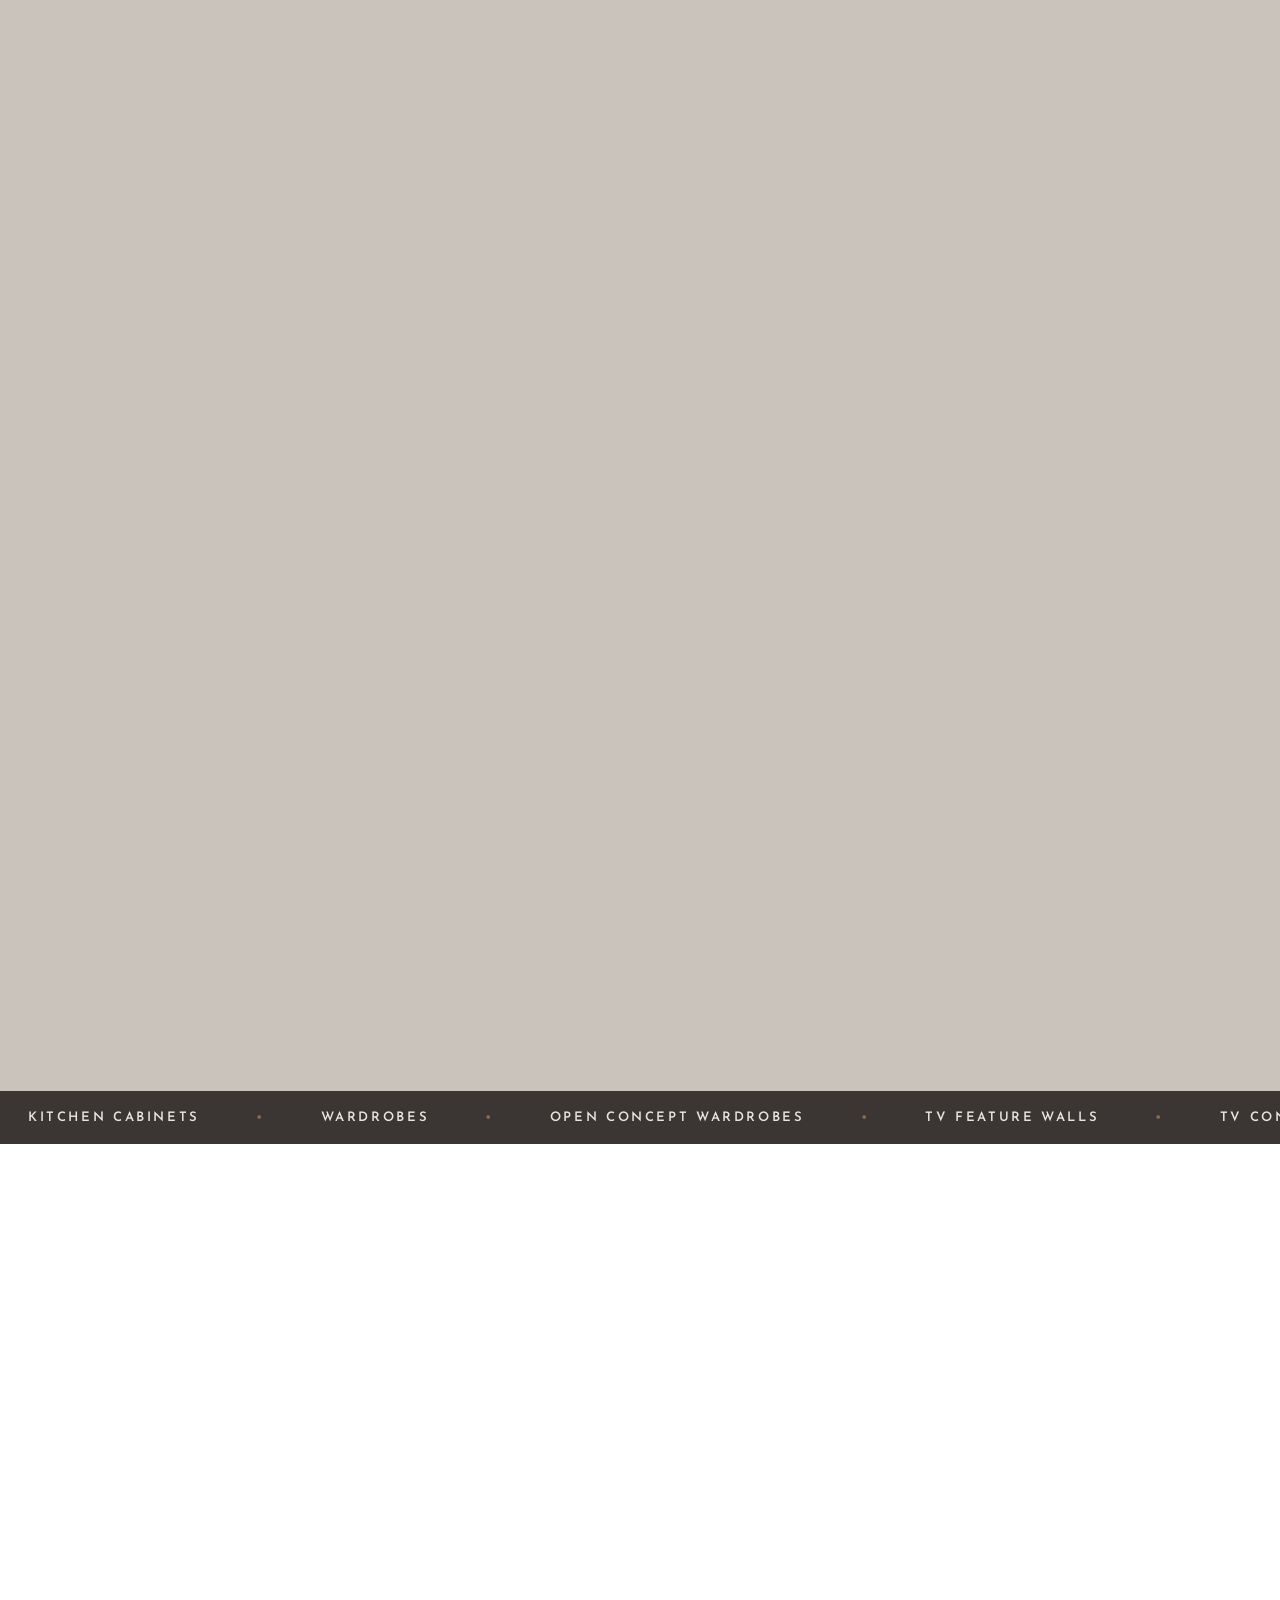
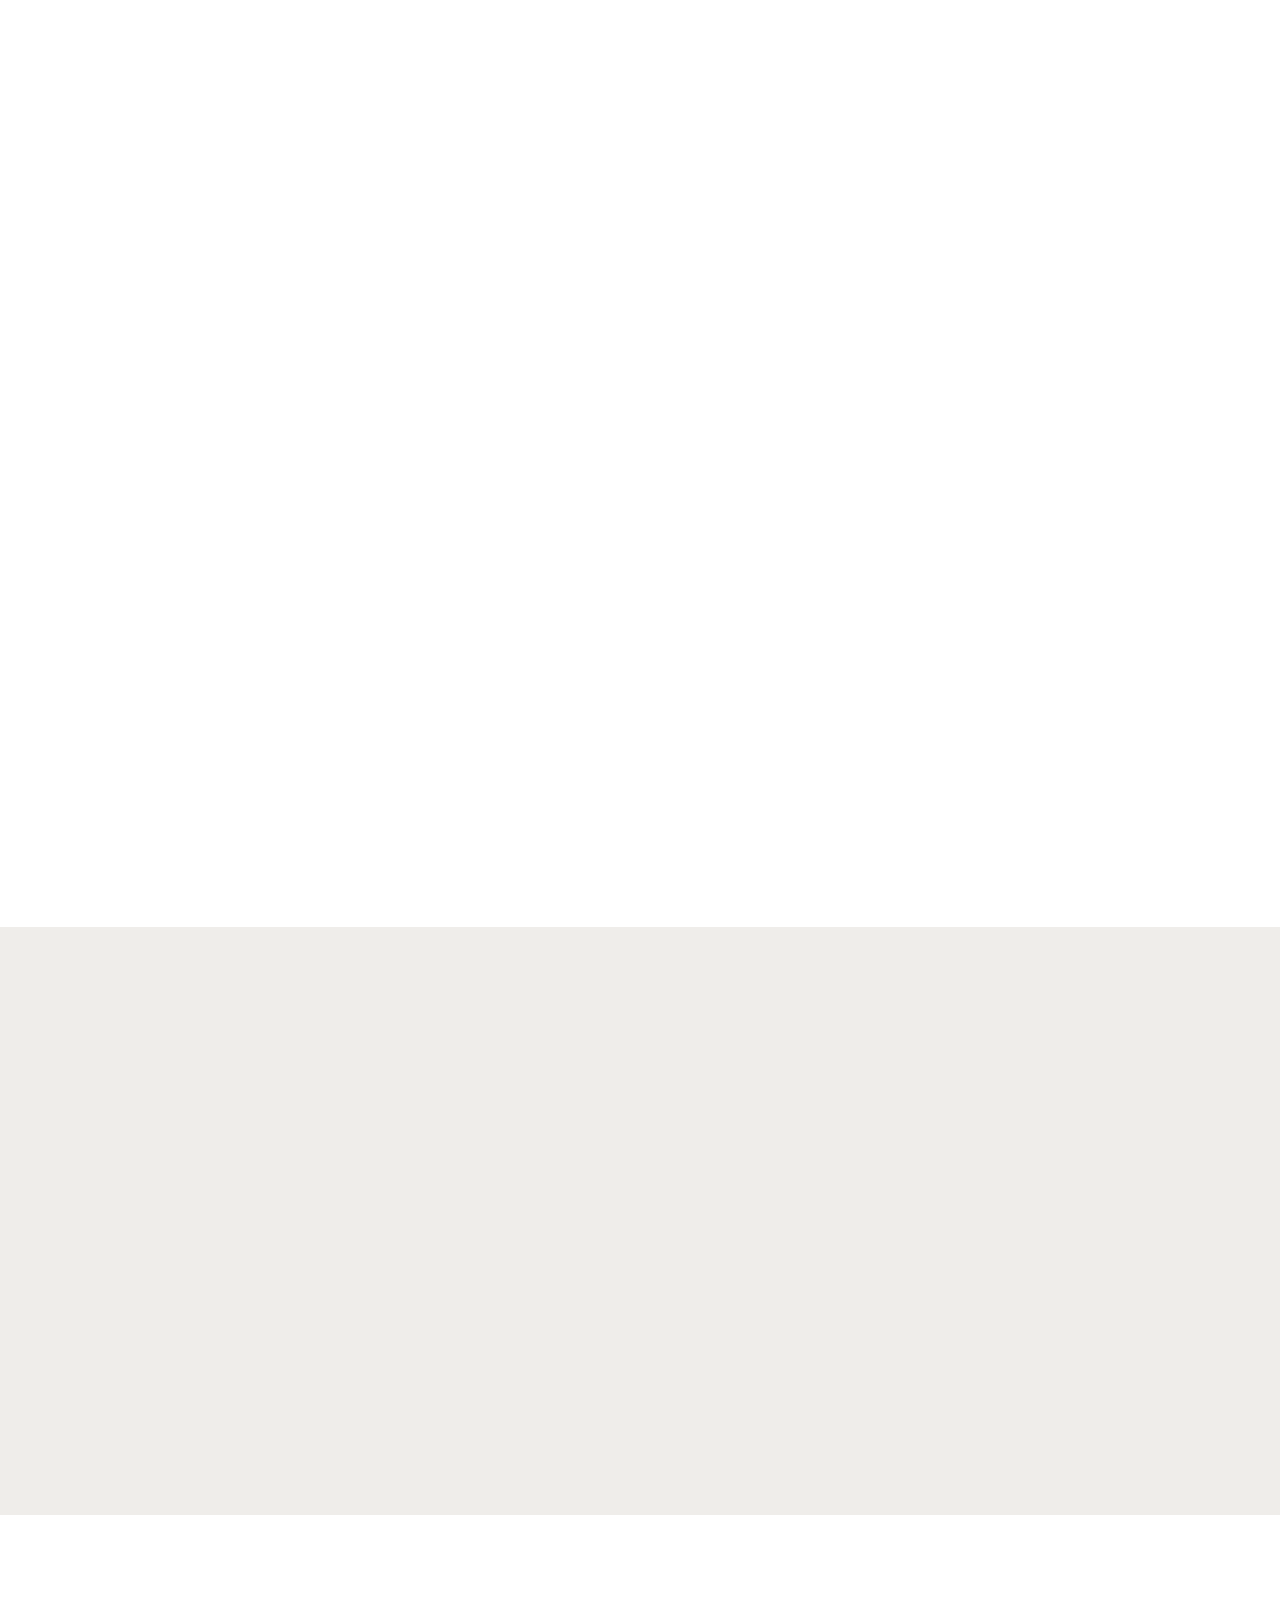
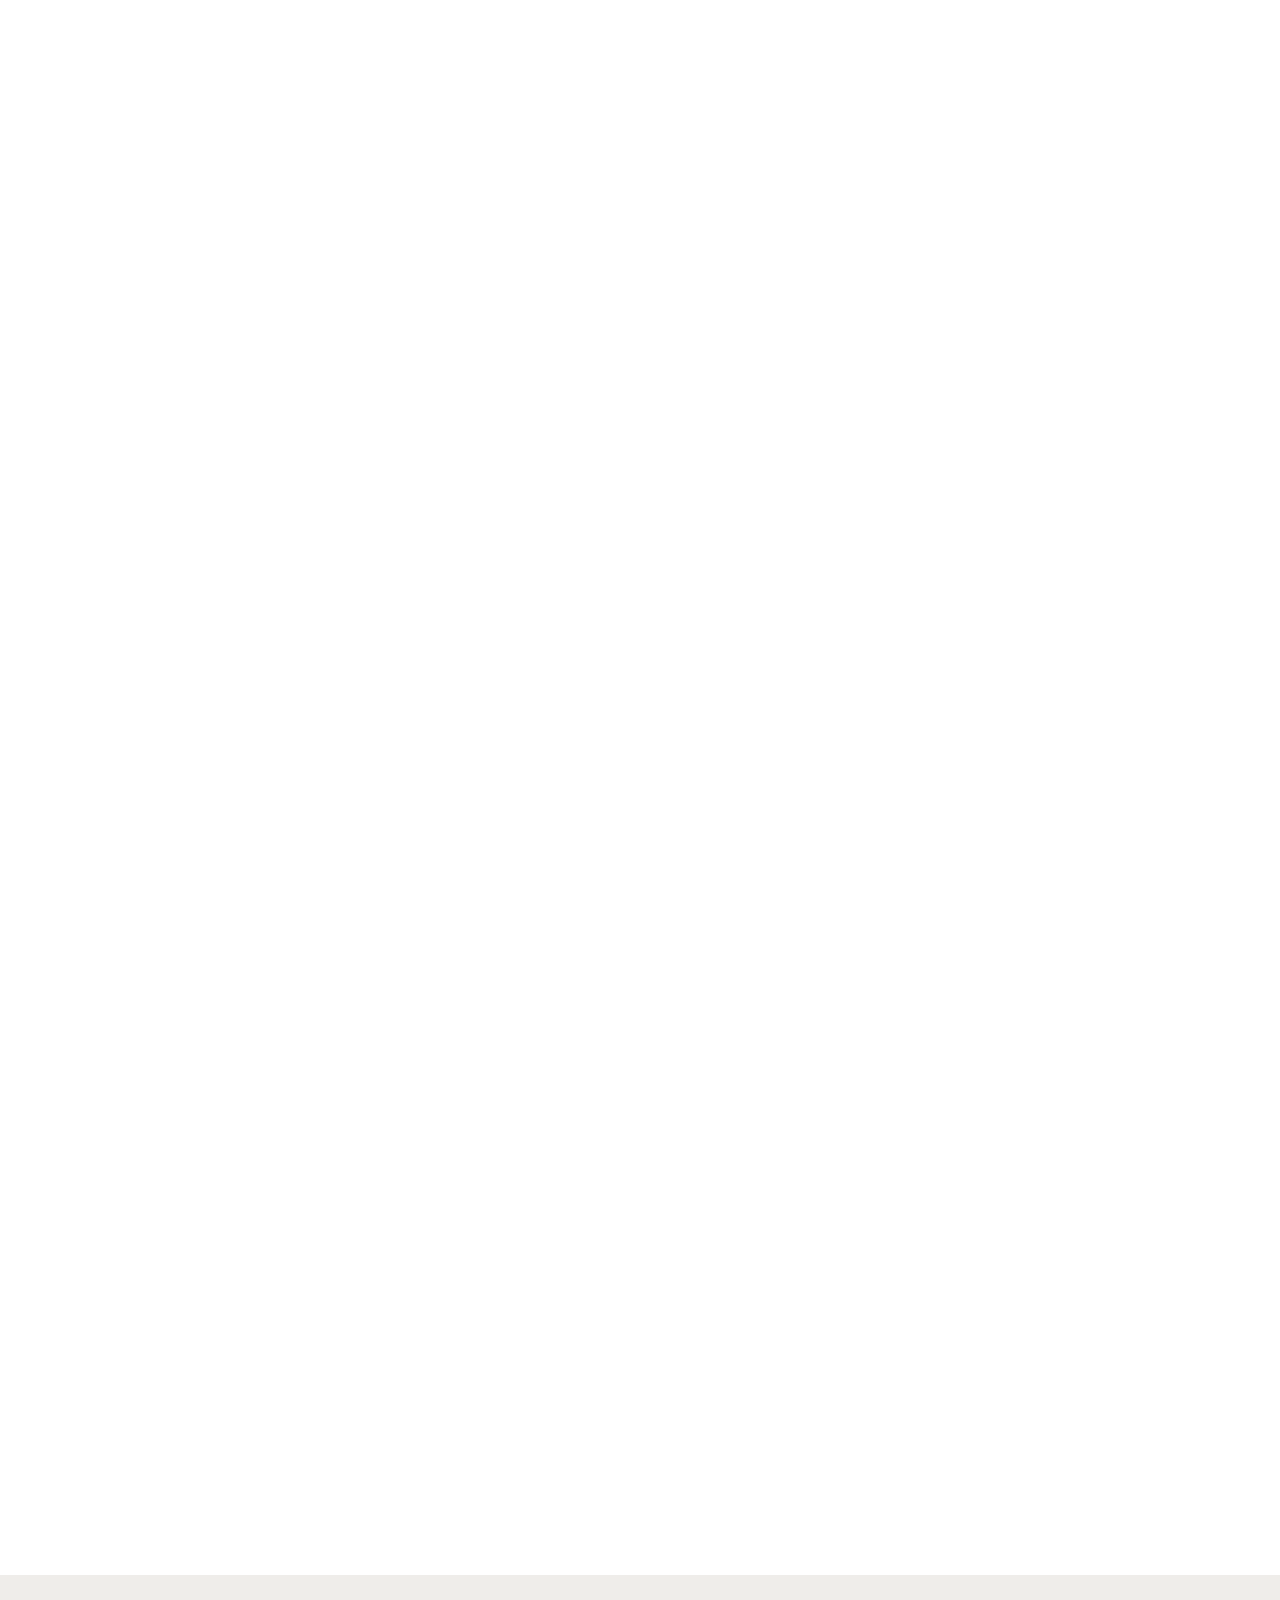
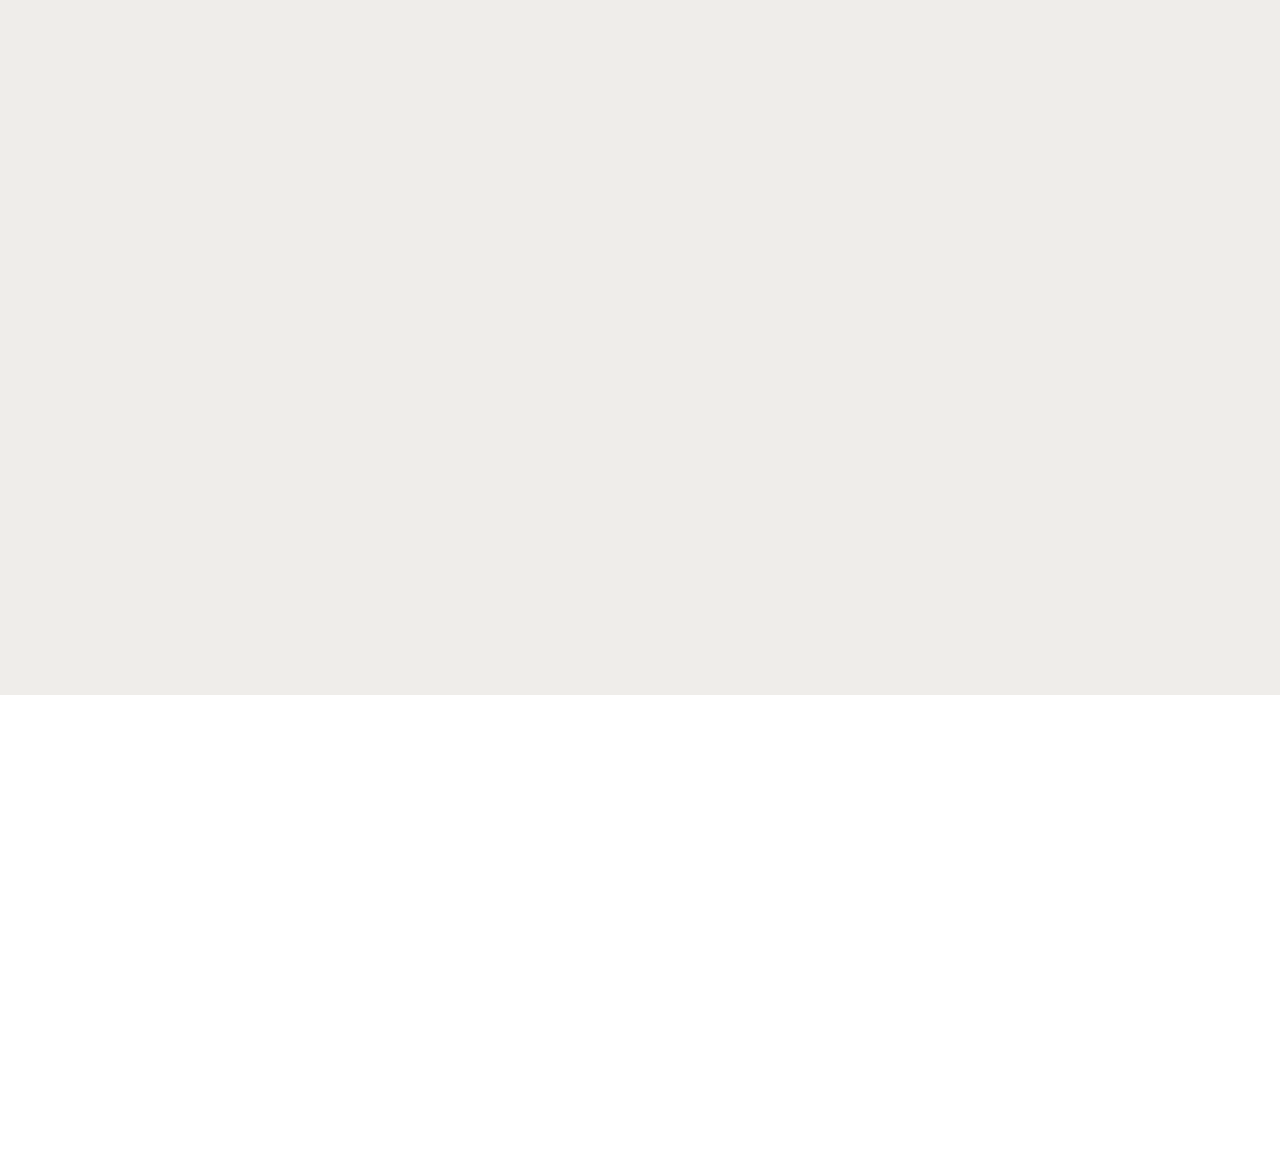
==== commit 9916e785: "Rebuild Our Approach as an overlapping-photo block like What We Do Shop drawing behind, bar & DJ cou" ====
--- a/index.html
+++ b/index.html
@@ -175,16 +175,31 @@
   </div>
 </section>
 
+<!-- OUR APPROACH -->
+<section class="section" id="approach">
+  <div class="container wwd reverse">
+    <div class="wwd-photos">
+      <a class="photo p1 light drawing-tile" href="images/shop-drawing.webp" target="_blank" rel="noopener" data-src="images/craftsman.webp" data-src-mobile="images/craftsman-mobile.webp" data-label="Shop drawing" aria-label="Open a full shop drawing"><span class="drawing-cta">View full shop drawing</span></a>
+      <div class="photo p2 light" data-src="images/approach-bar.webp" data-src-mobile="images/approach-bar-mobile.webp" data-label="Bar &amp; DJ counter" style="background-position:60% 55%"></div>
+    </div>
+    <div>
+      <h2>Our Approach</h2>
+      <p>Every project starts on paper. We measure your space, draw it to the millimetre and agree every detail with you, so what we build is exactly what you approved.</p>
+      <ul>
+        <li>Free site measurement</li>
+        <li>3D visuals &amp; detailed shop drawings</li>
+        <li>Fixed, itemised quotation</li>
+        <li>Fabrication in our own workshop</li>
+        <li>Installation &amp; handover</li>
+      </ul>
+      <a class="link-ruled" href="#contact">Get a quote</a>
+    </div>
+  </div>
+</section>
+
 <!-- MOSAIC 1 -->
-<section class="mosaic" id="approach">
-  <div class="tile bg-stone span-2">
-    <h3>Our Approach</h3><span class="rule"></span>
-    <p>We start with a free site measurement and 3D drawings. You get a fixed, itemised quotation with no surprise add-ons. Our own team does the fabrication in our local workshop, with no subcontracting.</p>
-  </div>
-  <div class="photo light" data-src="images/craftsman.jpg" data-label="Our craftsman"></div>
-  <div class="bg-greige"></div>
-
-  <div class="photo dark" data-src="images/bathroom.jpg" data-label="Vanity project"></div>
+<section class="mosaic">
+  <div class="photo dark" data-src="images/bathroom.webp" data-src-mobile="images/bathroom-mobile.webp" data-label="Marble vanity"></div>
   <div class="bg-greige" style="display:grid">
     <div class="tile inset bg-stone">
       <h3>See Portfolio</h3><span class="rule"></span>
--- a/css/style.css
+++ b/css/style.css
@@ -363,3 +363,24 @@
   .marquee-track { animation: none; flex-wrap: wrap; width: auto; justify-content: center; row-gap: 14px; }
   .marquee-track li[aria-hidden] { display: none; }
 }
+
+/* ---------- Shop drawing tile ---------- */
+.drawing-tile { display: block; text-decoration: none; background-color: #fff; }
+.drawing-tile.loaded { background-image: var(--img); background-size: contain; background-repeat: no-repeat; }
+.drawing-cta {
+  position: absolute; left: 12px; bottom: 12px; z-index: 2; background: var(--charcoal); color: #fff;
+  padding: 7px 12px; font: 600 .62rem/1 var(--head); letter-spacing: .14em; text-transform: uppercase;
+  transition: background .2s;
+}
+.drawing-tile:hover .drawing-cta { background: var(--accent); }
+
+/* Empty filler tiles only balance the desktop grid; hide them on phones */
+@media (max-width: 560px) { .mosaic > div:empty { display: none; } }
+
+/* ---------- Mirrored overlap block (Our Approach) ---------- */
+.wwd.reverse .wwd-photos { order: 2; }
+.wwd.reverse .wwd-photos .p1 { left: auto; right: 0; }
+.wwd.reverse .wwd-photos .p2 { right: auto; left: 6%; }
+.wwd-photos .drawing-tile { border: 1px solid var(--line); }
+@media (max-width: 860px) { .wwd.reverse .wwd-photos { order: 0; } }
+.wwd-photos .drawing-cta { left: auto; bottom: auto; right: 12px; top: 12px; } /* keep clear of the overlapping photo */
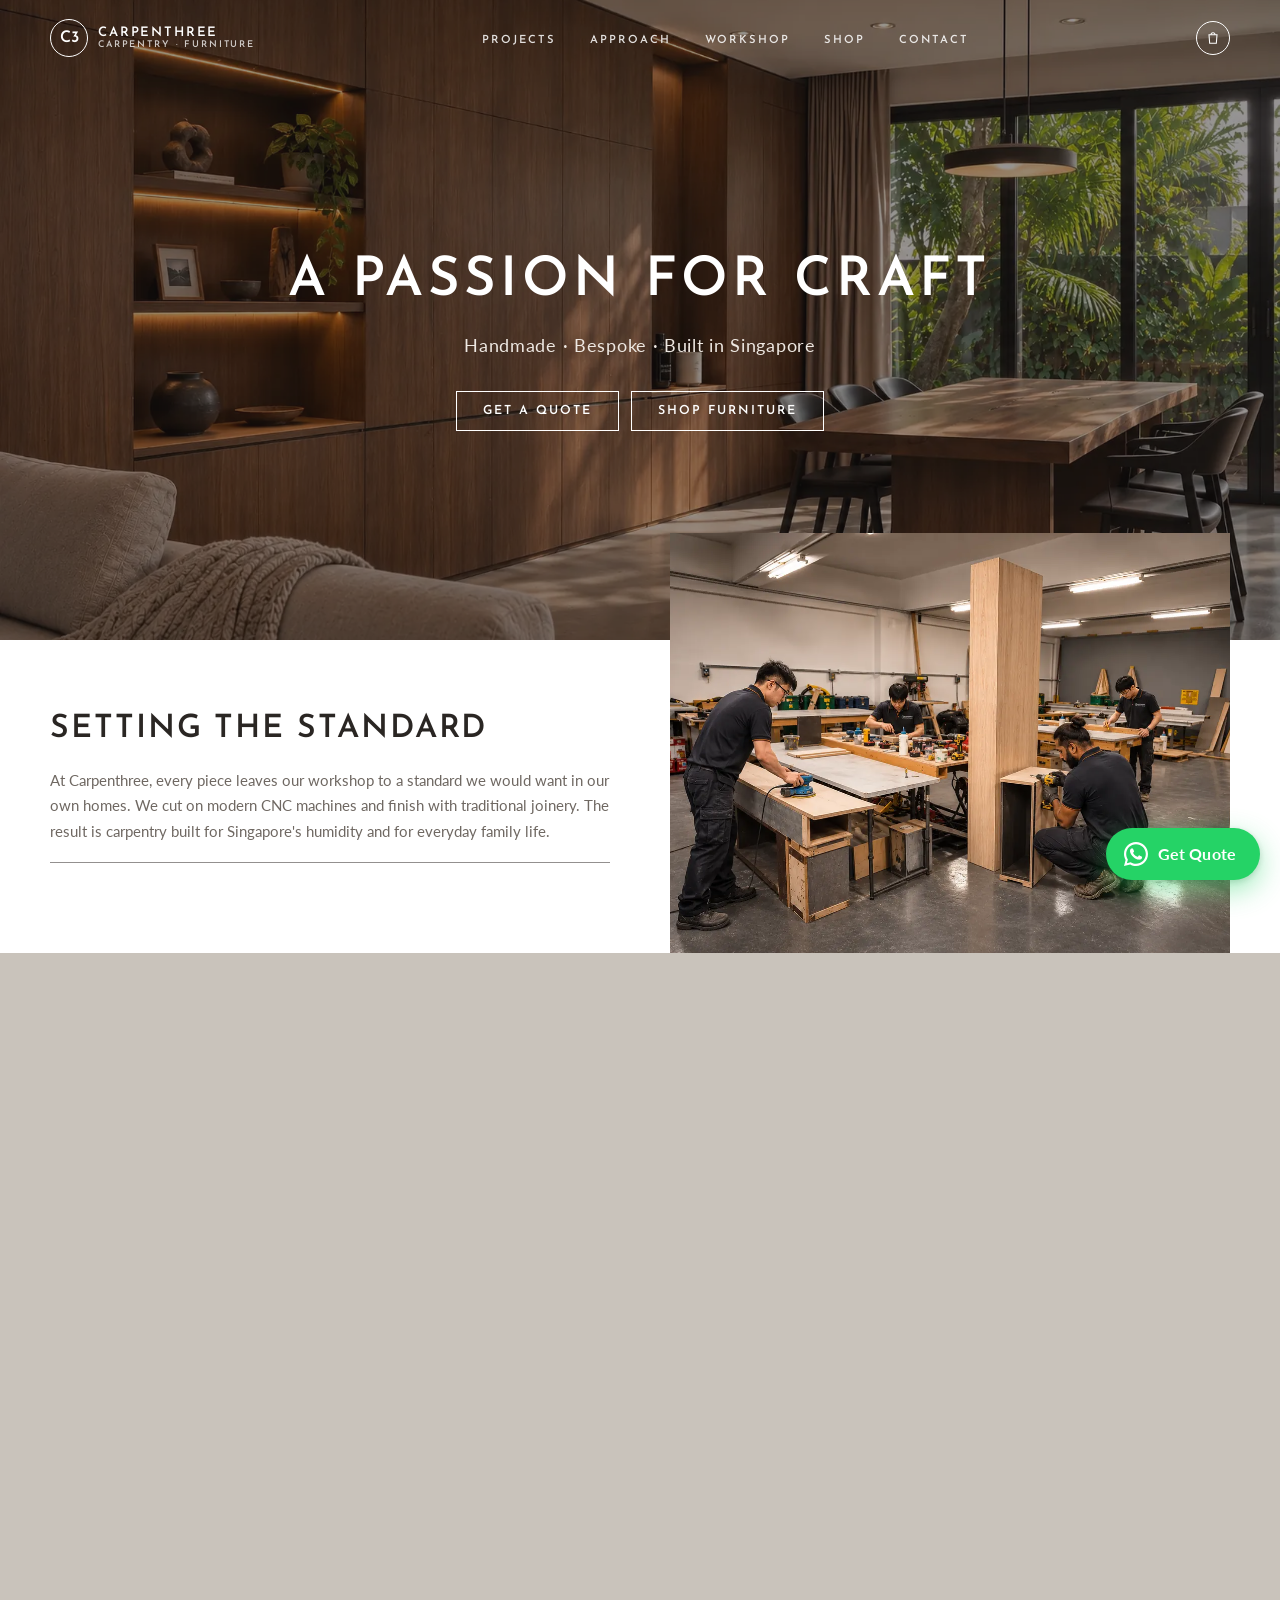
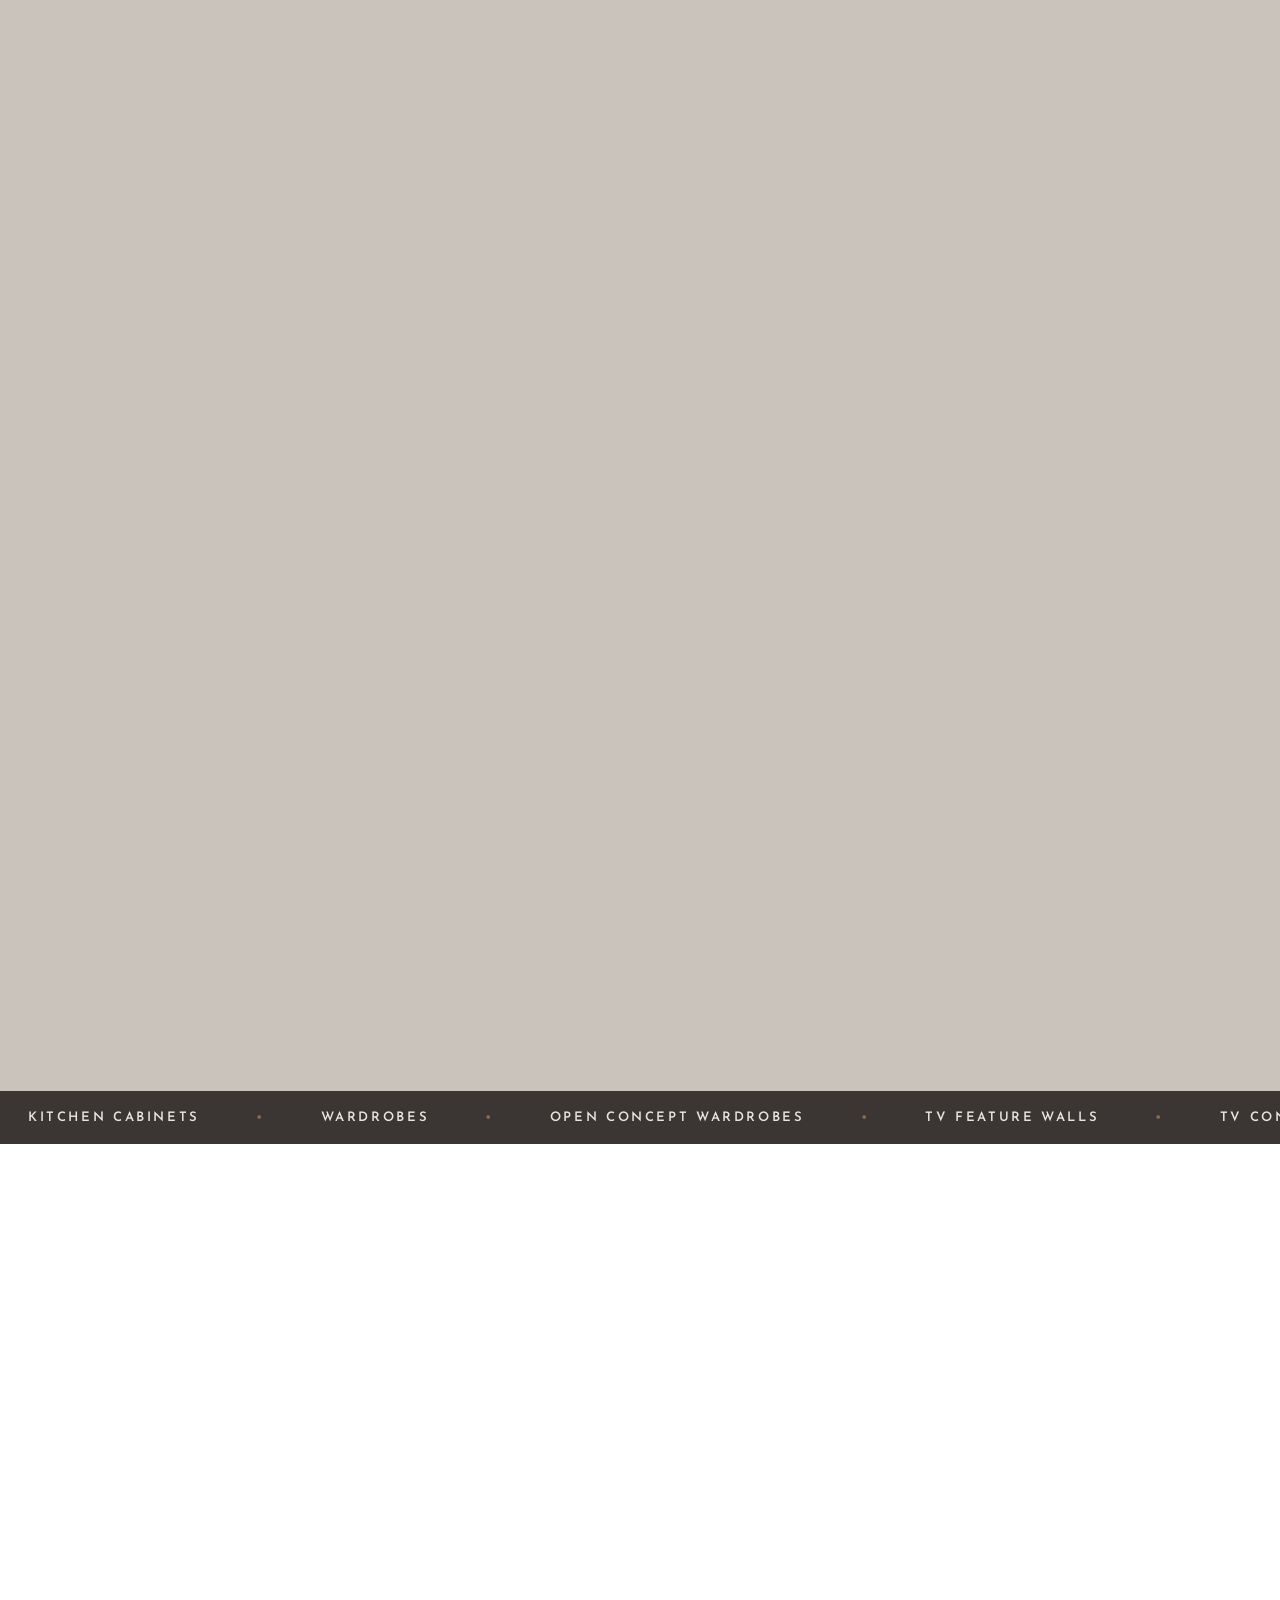
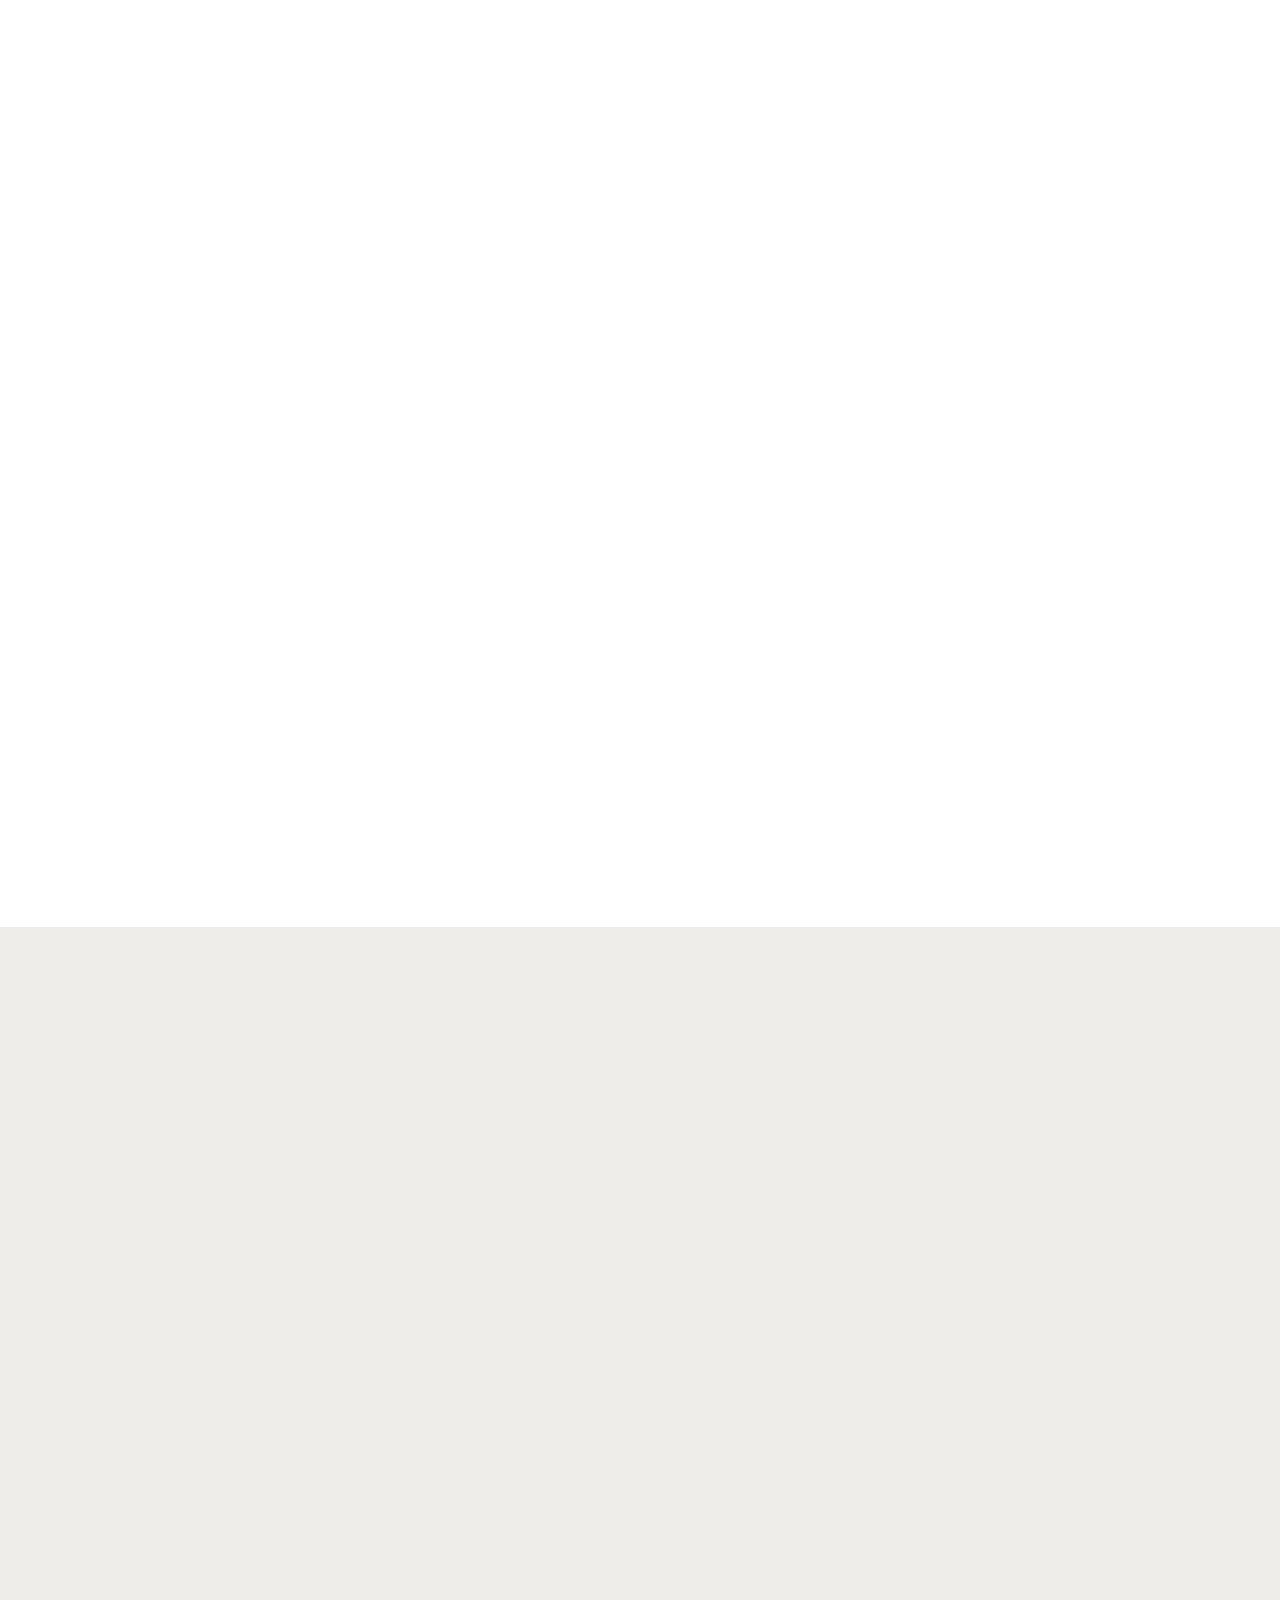
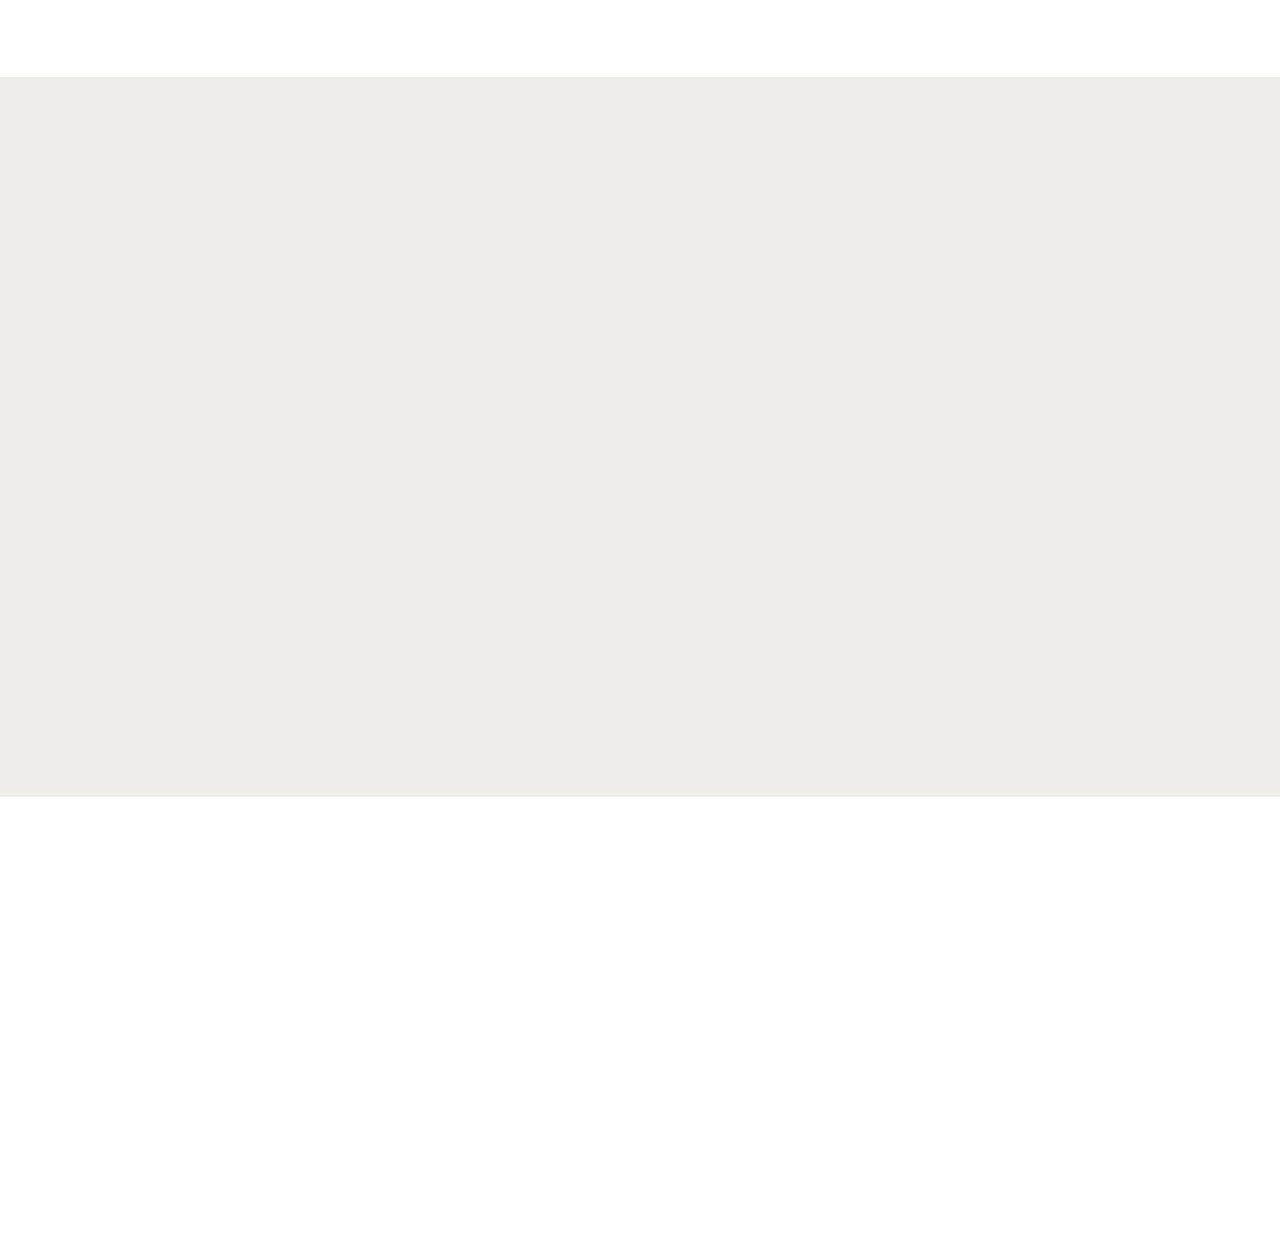
==== commit 23e72b87: "Add brand logo strip: Blum, Häfele, Grass, EDL, Jennings Backgrounds removed and trimmed so logos si" ====
--- a/index.html
+++ b/index.html
@@ -171,6 +171,13 @@
         <li>Corian</li><li>Hi-Macs</li><li>Staron</li><li>Lian Hin</li>
       </ul>
     </div>
+    <ul class="brand-logos" aria-label="Brand logos">
+      <li><img src="images/brands/blum.webp" alt="Blum" width="640" height="120" loading="lazy" decoding="async" style="height:34px"></li>
+      <li><img src="images/brands/hafele.webp" alt="Häfele" width="740" height="120" loading="lazy" decoding="async" style="height:30px"></li>
+      <li><img src="images/brands/grass.webp" alt="Grass" width="746" height="120" loading="lazy" decoding="async" style="height:30px"></li>
+      <li><img src="images/brands/edl.webp" alt="EDL" width="281" height="120" loading="lazy" decoding="async" style="height:34px"></li>
+      <li><img src="images/brands/jennings.webp" alt="Jennings" width="178" height="120" loading="lazy" decoding="async" style="height:62px"></li>
+    </ul>
     <p class="brand-note">Brand names are trademarks of their respective owners.</p>
   </div>
 </section>
--- a/css/style.css
+++ b/css/style.css
@@ -384,3 +384,14 @@
 .wwd-photos .drawing-tile { border: 1px solid var(--line); }
 @media (max-width: 860px) { .wwd.reverse .wwd-photos { order: 0; } }
 .wwd-photos .drawing-cta { left: auto; bottom: auto; right: 12px; top: 12px; } /* keep clear of the overlapping photo */
+
+/* ---------- Brand logo strip ---------- */
+.brand-logos {
+  list-style: none; margin: 40px 0 0; padding: 0;
+  display: flex; flex-wrap: wrap; align-items: center; justify-content: center; gap: 28px 56px;
+}
+.brand-logos img { width: auto; display: block; max-width: 100%; }
+@media (max-width: 640px) {
+  .brand-logos { gap: 24px 32px; }
+  .brand-logos img { transform: scale(.85); }
+}
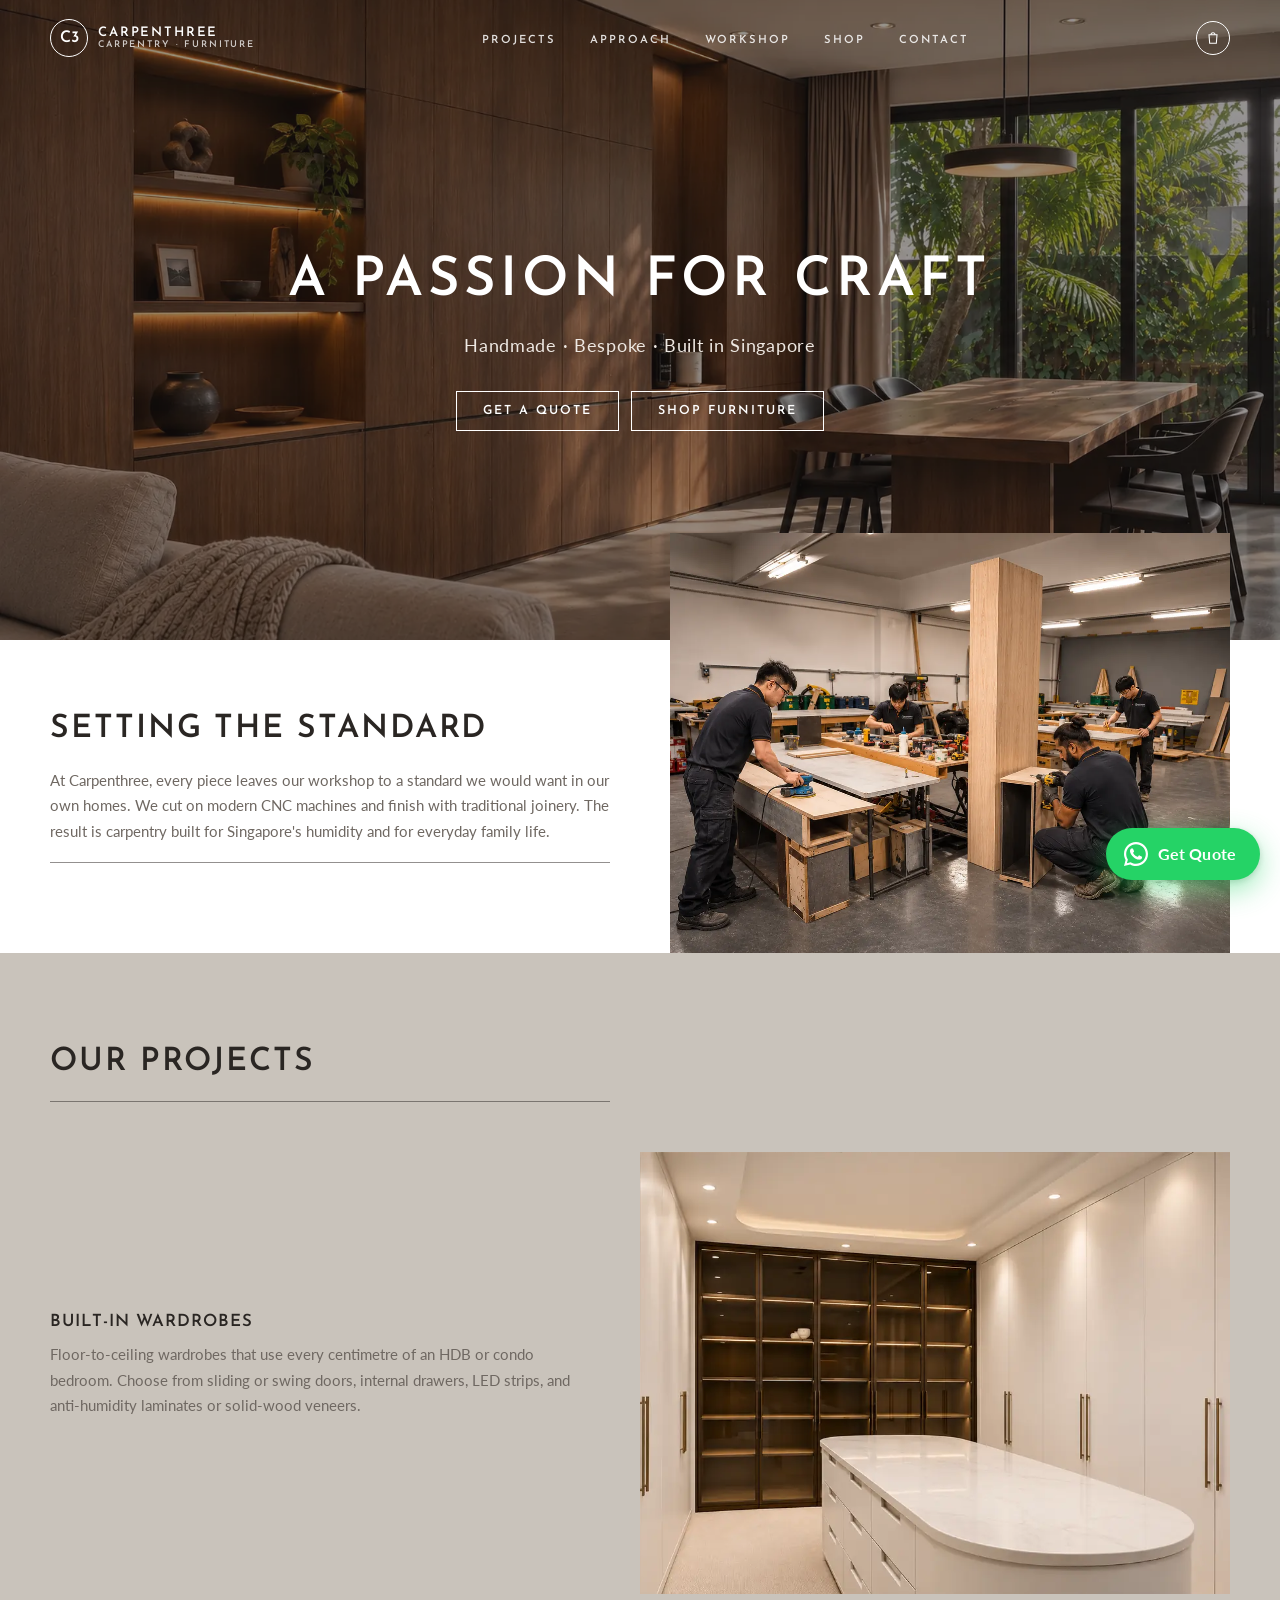
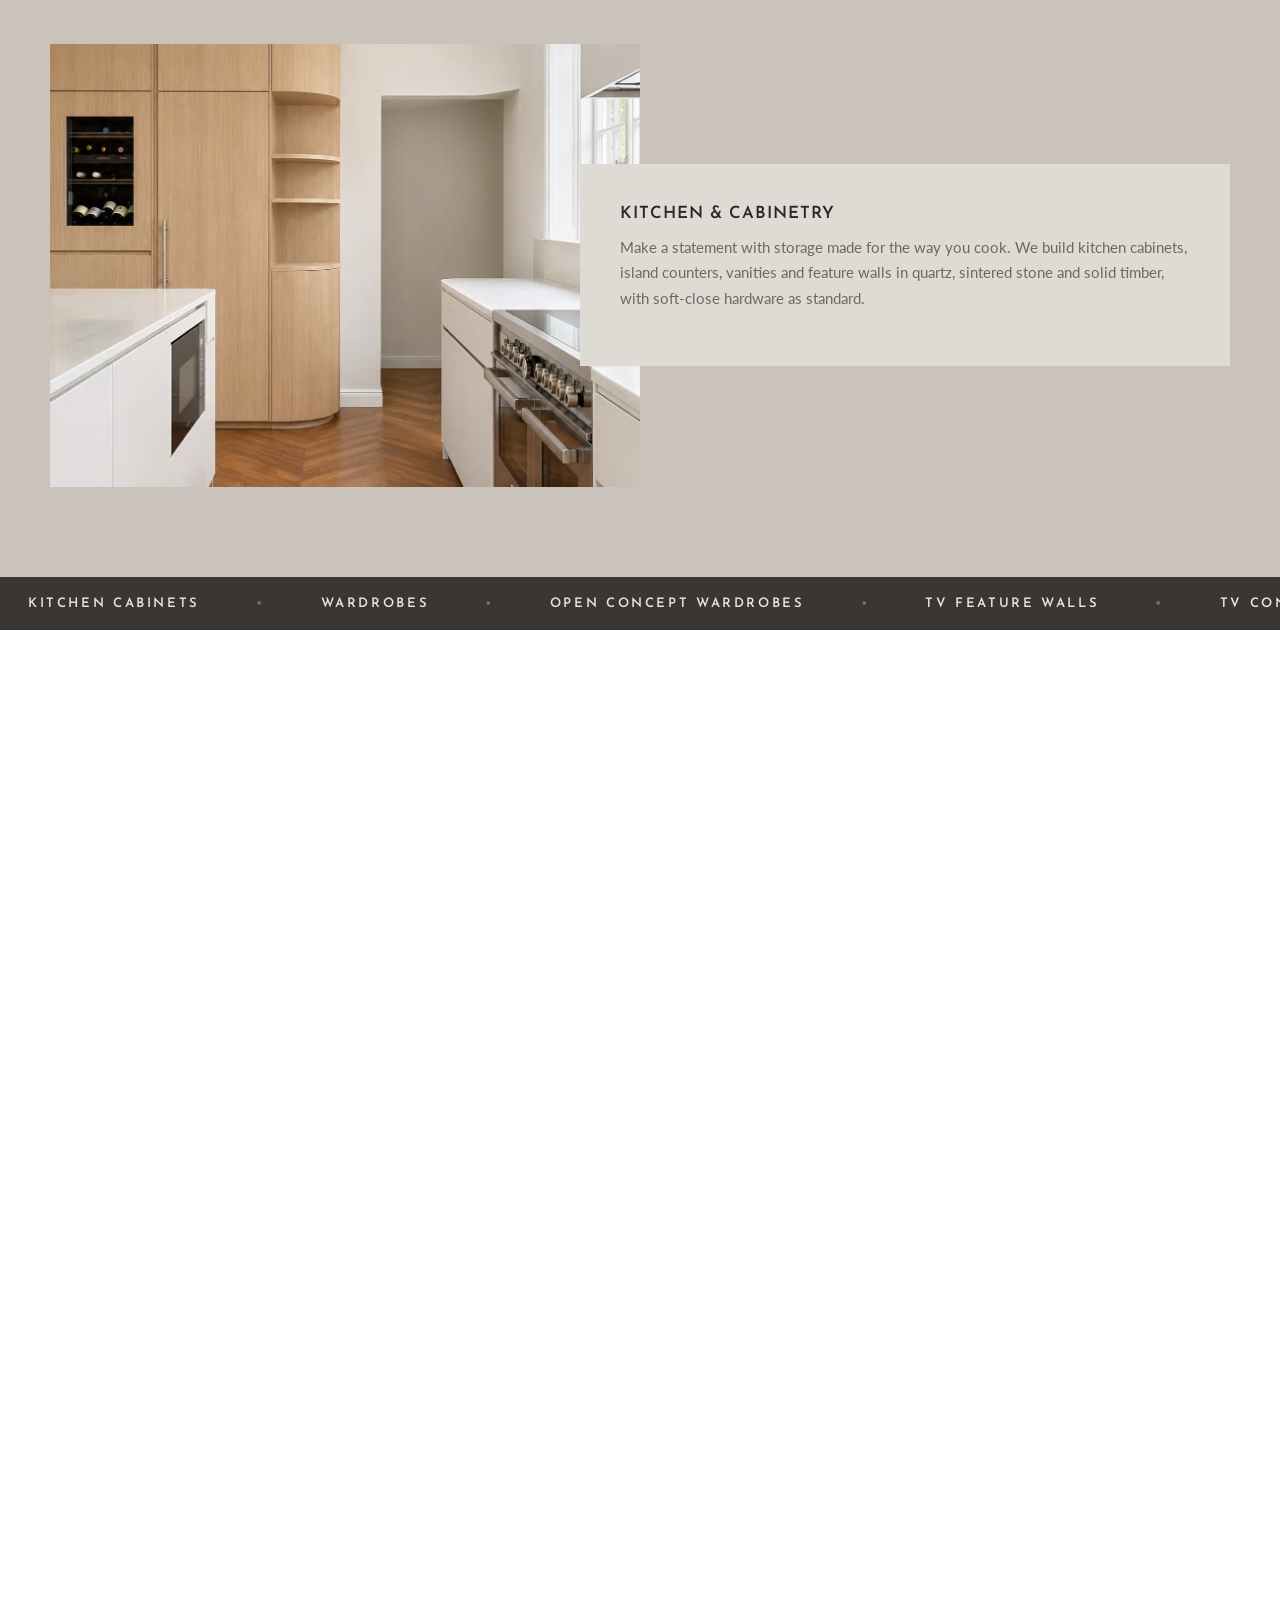
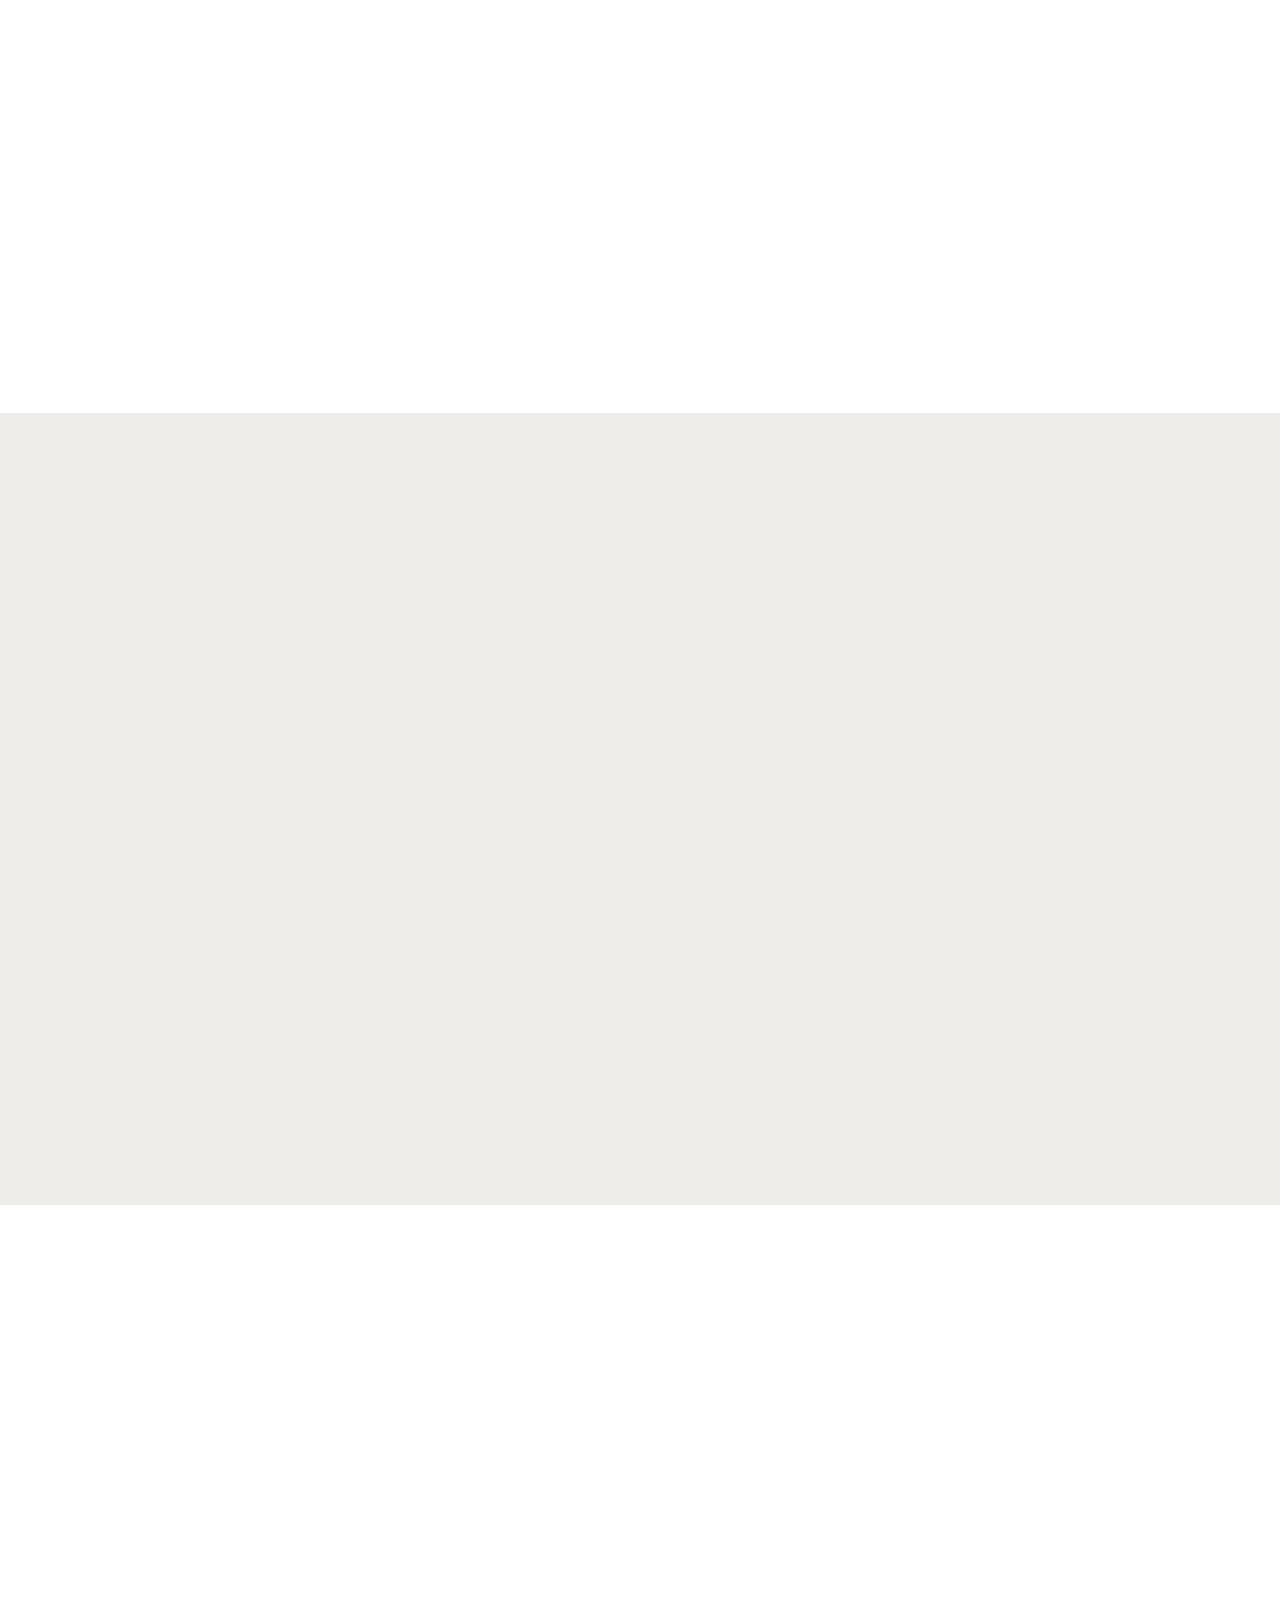
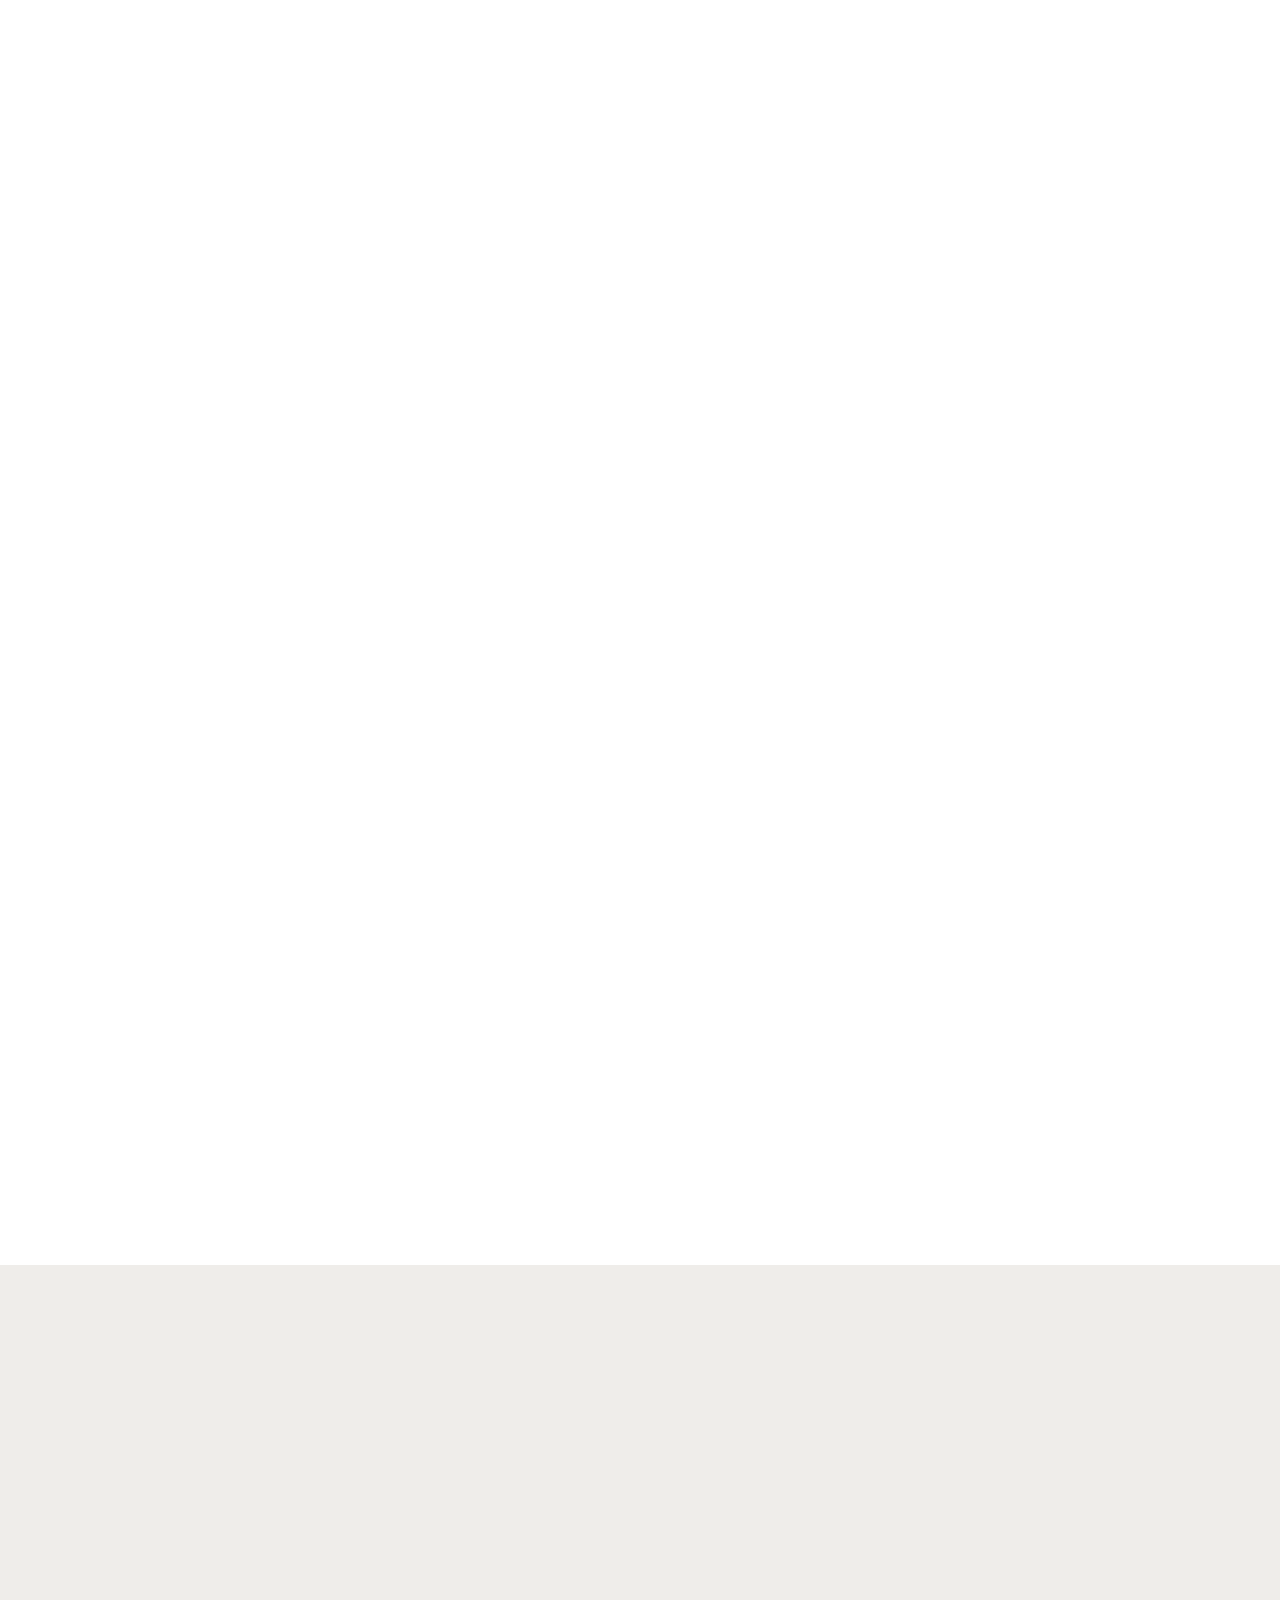
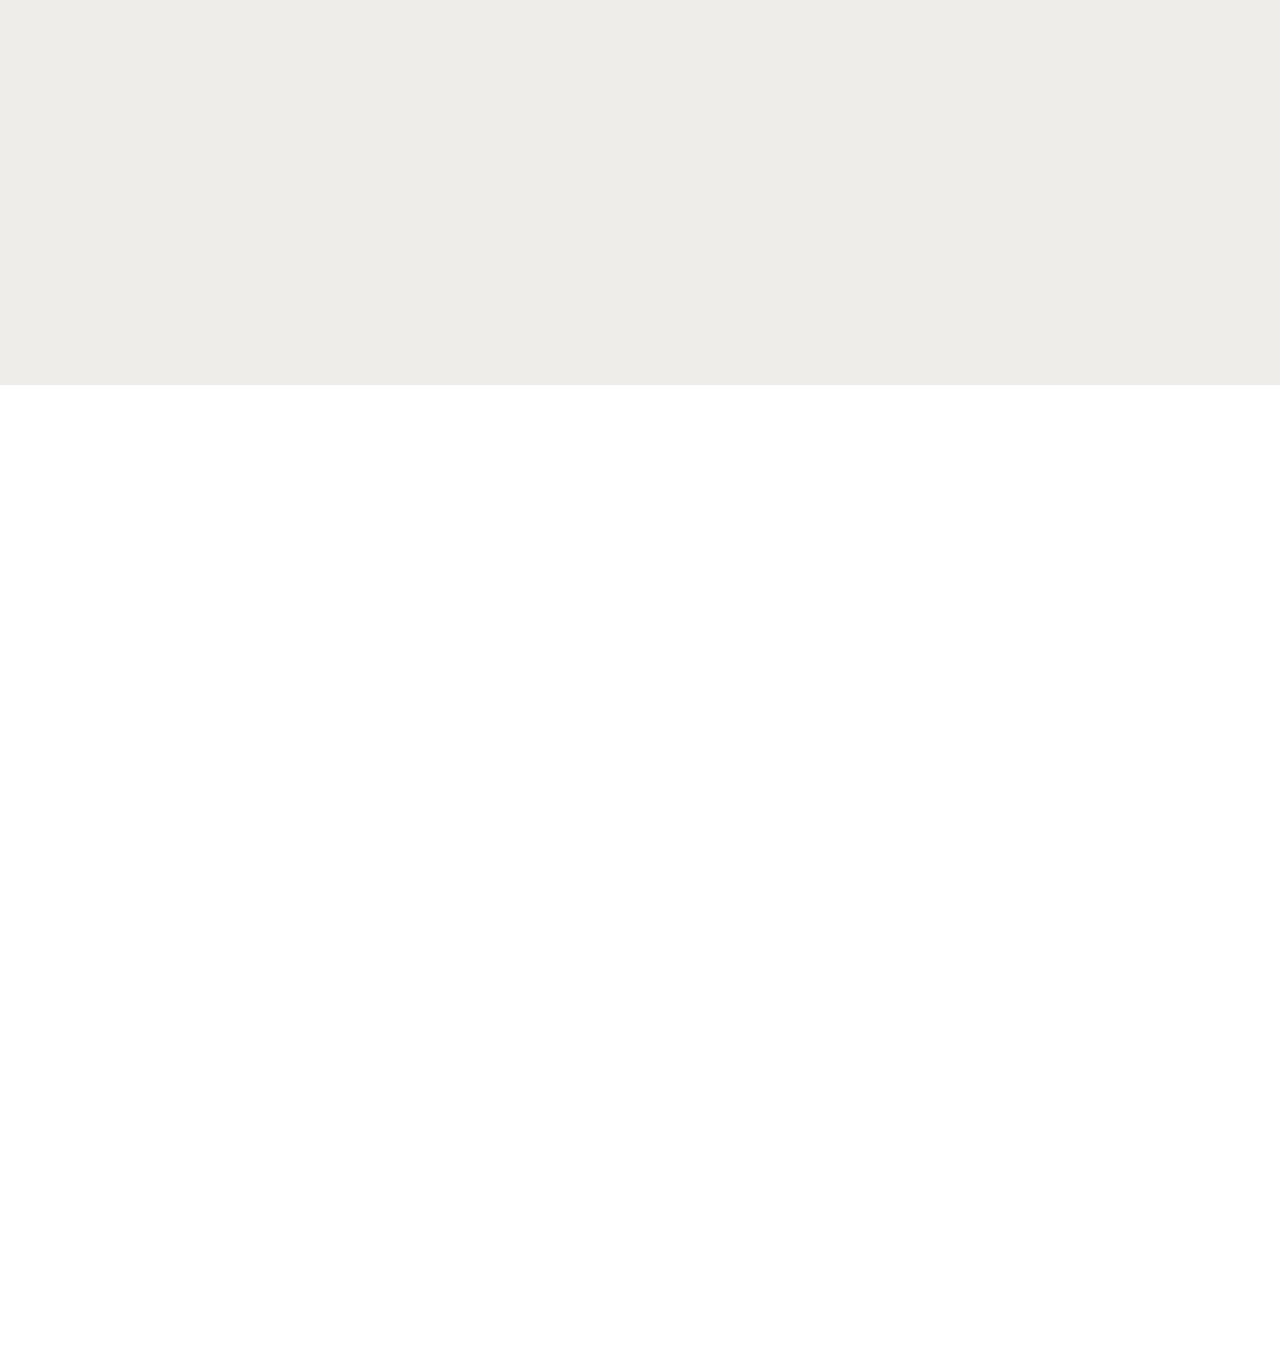
==== commit cca73c23: "Add Lamitak, Formica, Greenlam, Corian, Hi-Macs logos; even logo grid Co-Authored-By: Claude Opus 5." ====
--- a/index.html
+++ b/index.html
@@ -177,6 +177,11 @@
       <li><img src="images/brands/grass.webp" alt="Grass" width="746" height="120" loading="lazy" decoding="async" style="height:30px"></li>
       <li><img src="images/brands/edl.webp" alt="EDL" width="281" height="120" loading="lazy" decoding="async" style="height:34px"></li>
       <li><img src="images/brands/jennings.webp" alt="Jennings" width="178" height="120" loading="lazy" decoding="async" style="height:62px"></li>
+      <li><img src="images/brands/lamitak.webp" alt="Lamitak" width="253" height="120" loading="lazy" decoding="async" style="height:46px"></li>
+      <li><img src="images/brands/formica.webp" alt="Formica" width="229" height="120" loading="lazy" decoding="async" style="height:50px"></li>
+      <li><img src="images/brands/greenlam.webp" alt="Greenlam Laminates" width="101" height="120" loading="lazy" decoding="async" style="height:64px"></li>
+      <li><img src="images/brands/corian.webp" alt="Corian Design" width="171" height="120" loading="lazy" decoding="async" style="height:54px"></li>
+      <li><img src="images/brands/himacs.webp" alt="Hi-Macs" width="608" height="120" loading="lazy" decoding="async" style="height:26px"></li>
     </ul>
     <p class="brand-note">Brand names are trademarks of their respective owners.</p>
   </div>
--- a/css/style.css
+++ b/css/style.css
@@ -395,3 +395,8 @@
   .brand-logos { gap: 24px 32px; }
   .brand-logos img { transform: scale(.85); }
 }
+/* Even grid for the logo strip: 5 per row on desktop, 3 on tablets, 2 on phones */
+.brand-logos { display: grid; grid-template-columns: repeat(5, 1fr); justify-items: center; align-items: center; gap: 36px 24px; }
+.brand-logos li { display: flex; justify-content: center; align-items: center; min-height: 64px; max-width: 100%; }
+@media (max-width: 860px) { .brand-logos { grid-template-columns: repeat(3, 1fr); } }
+@media (max-width: 520px) { .brand-logos { grid-template-columns: repeat(2, 1fr); gap: 28px 16px; } .brand-logos img { transform: scale(.8); } }
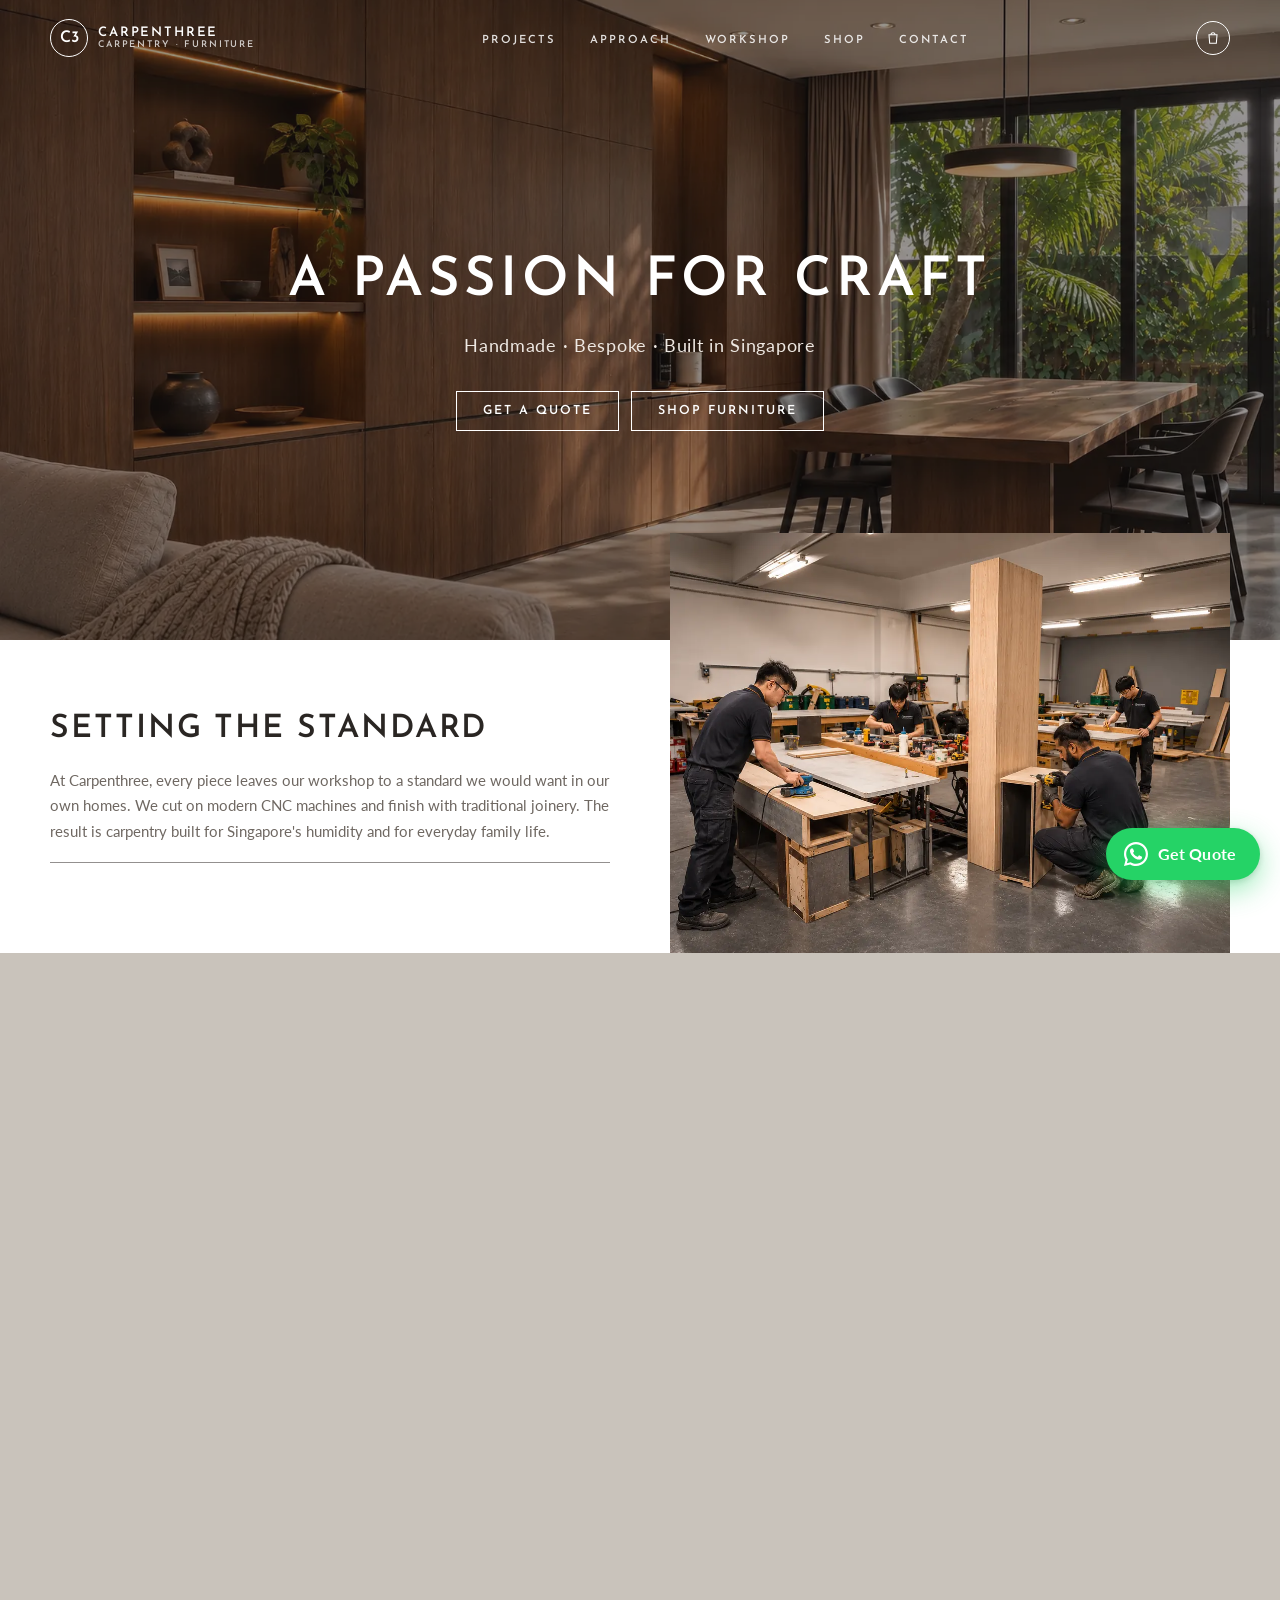
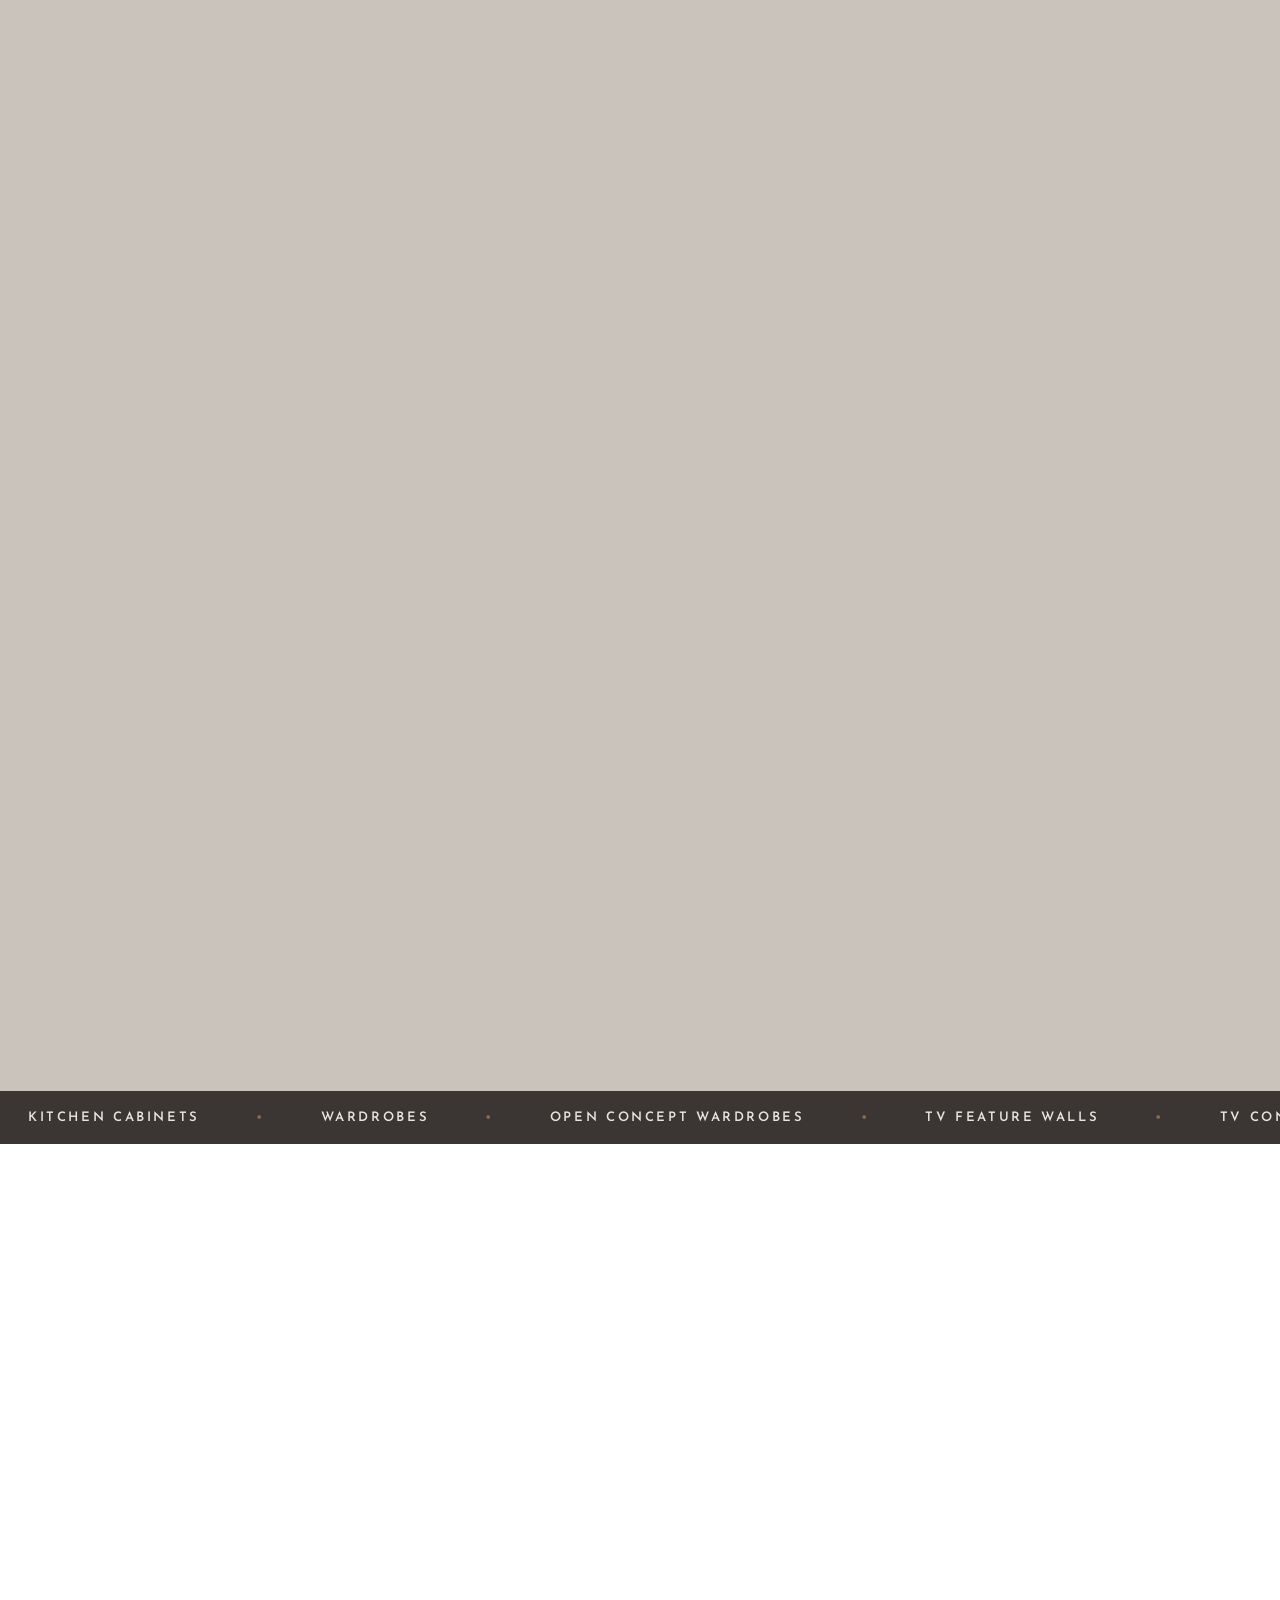
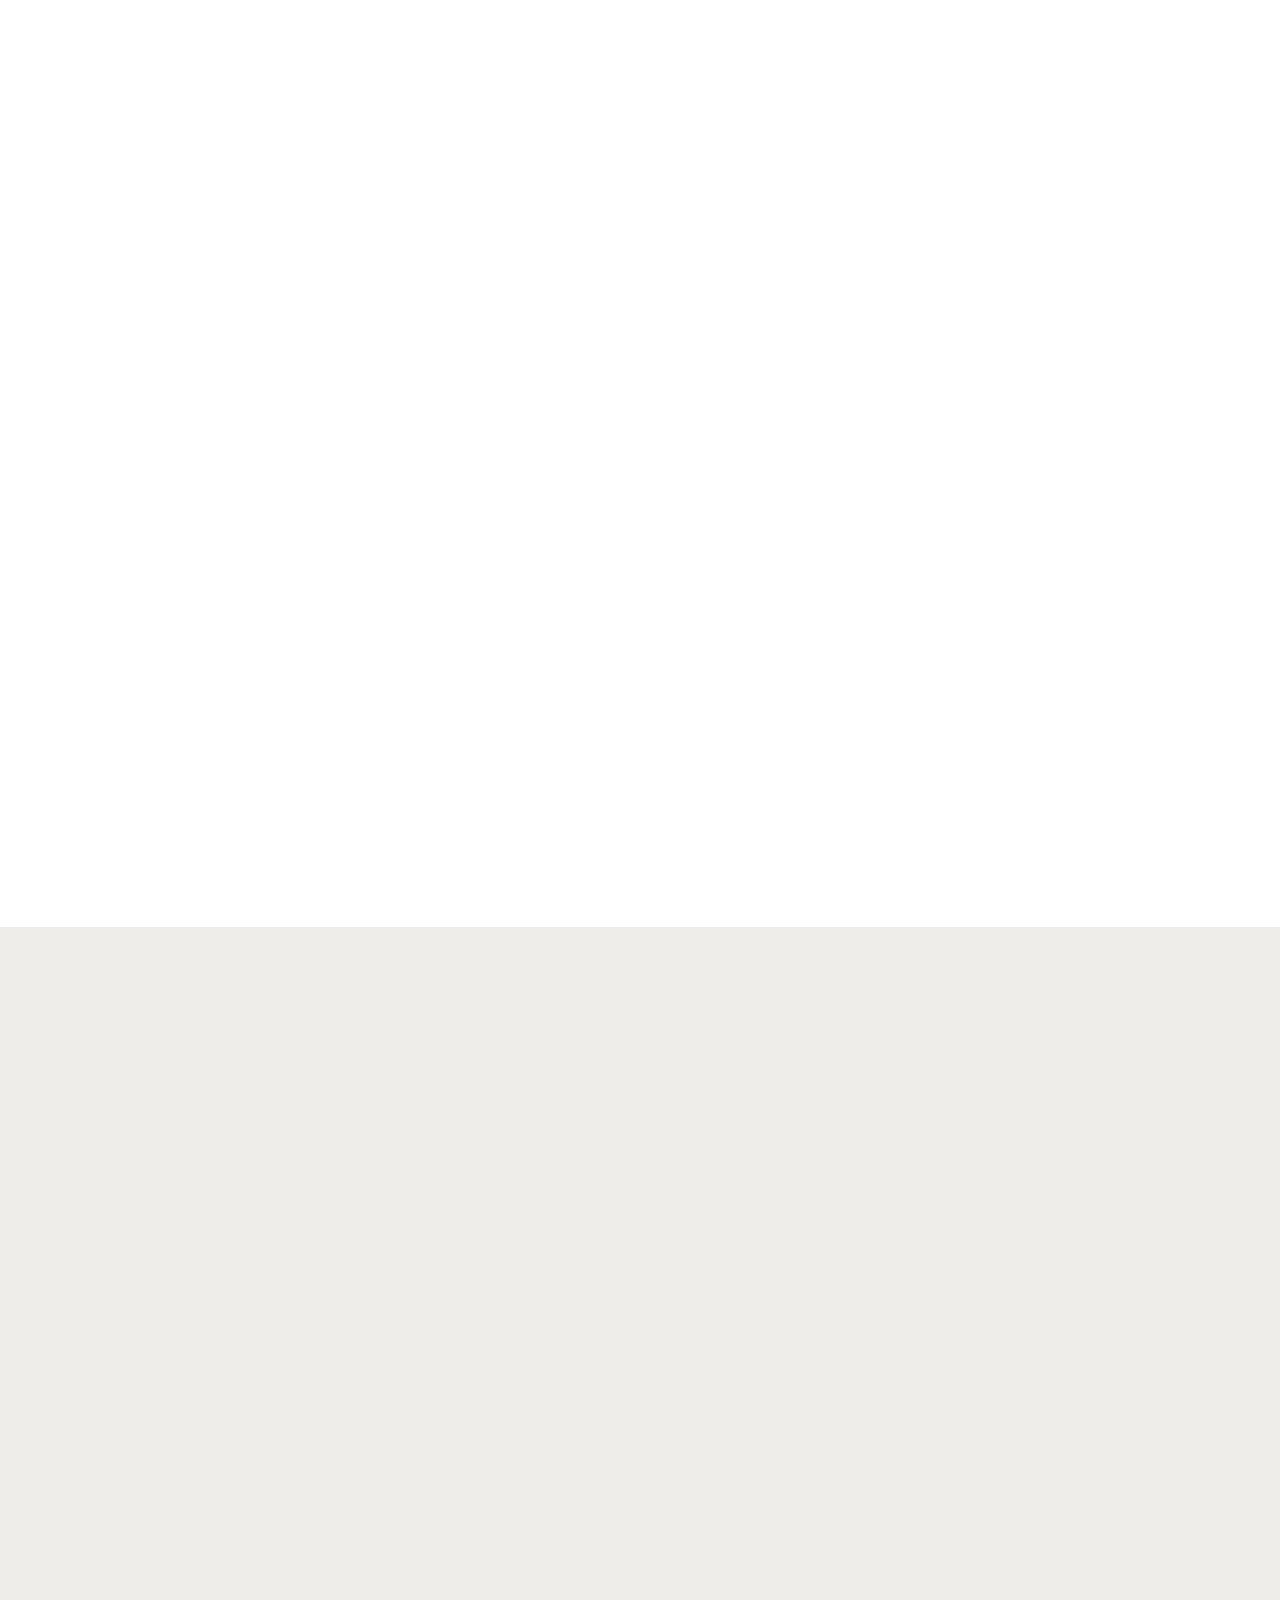
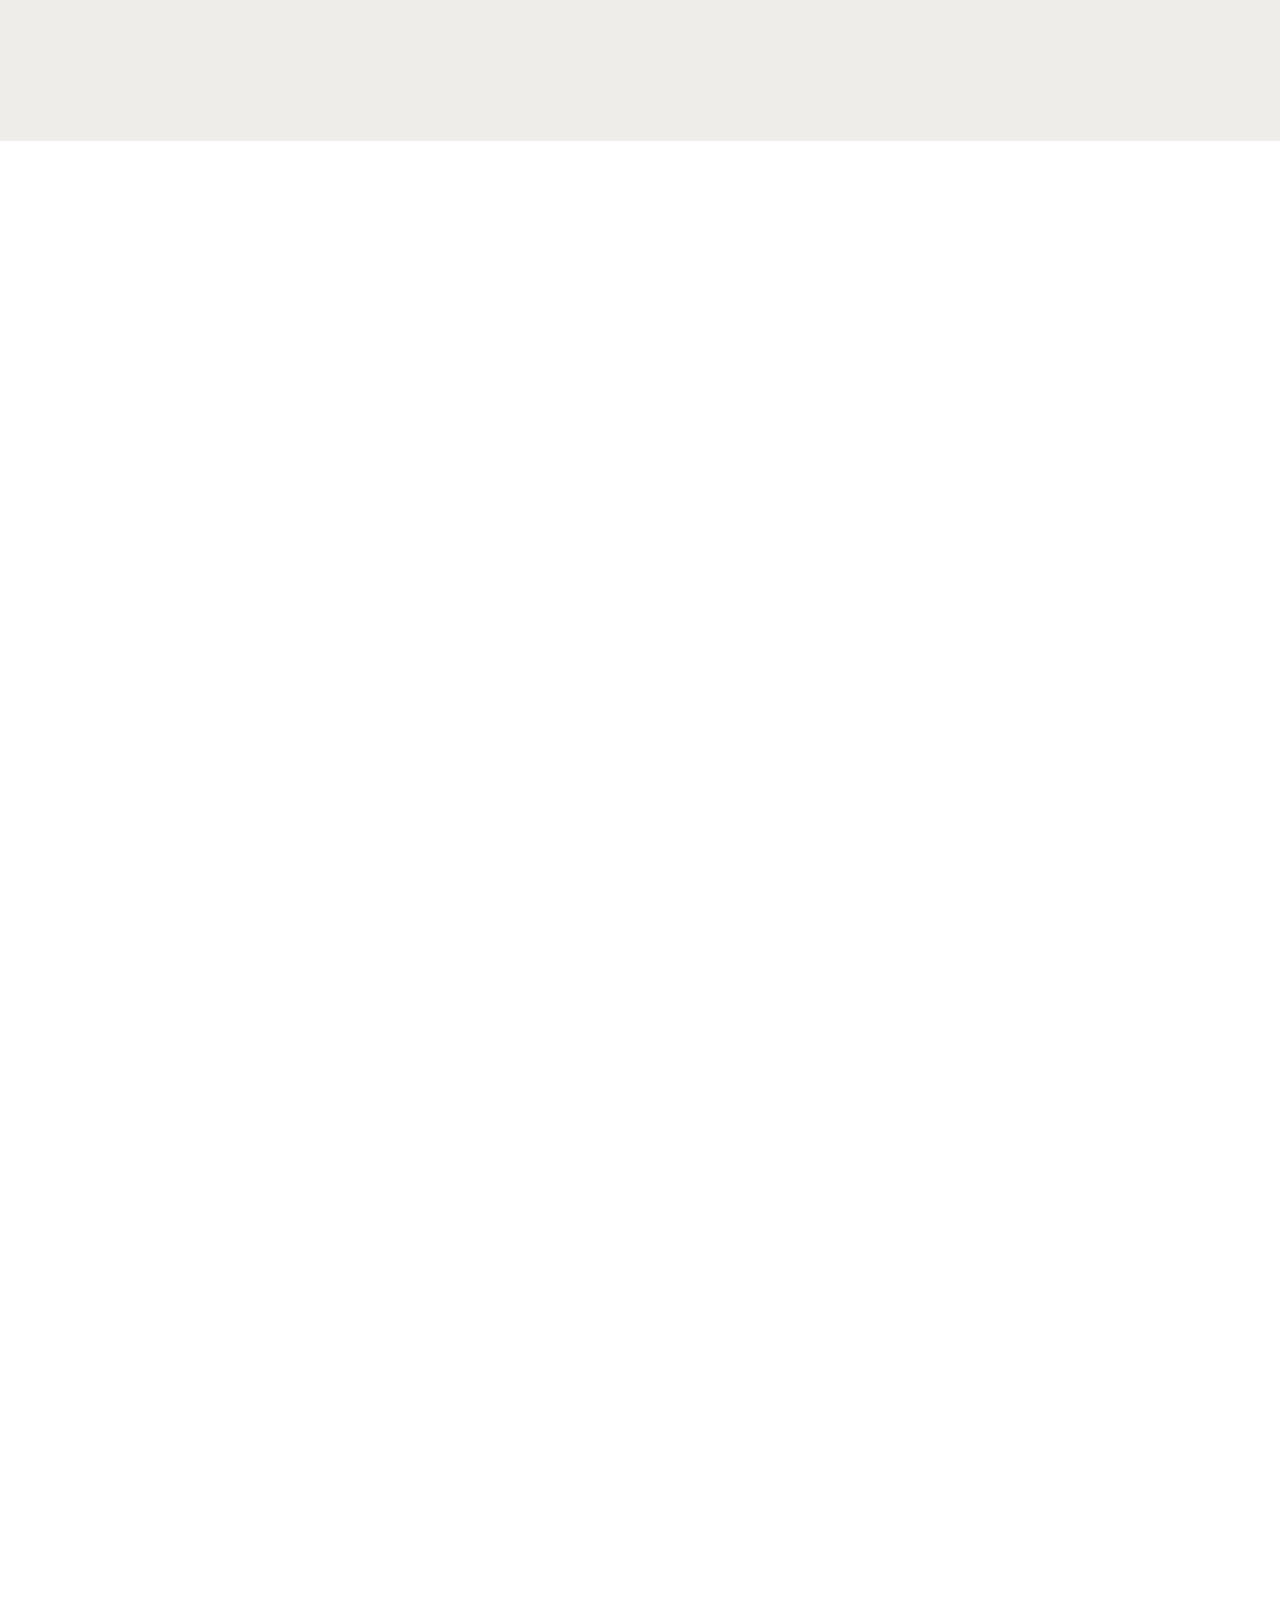
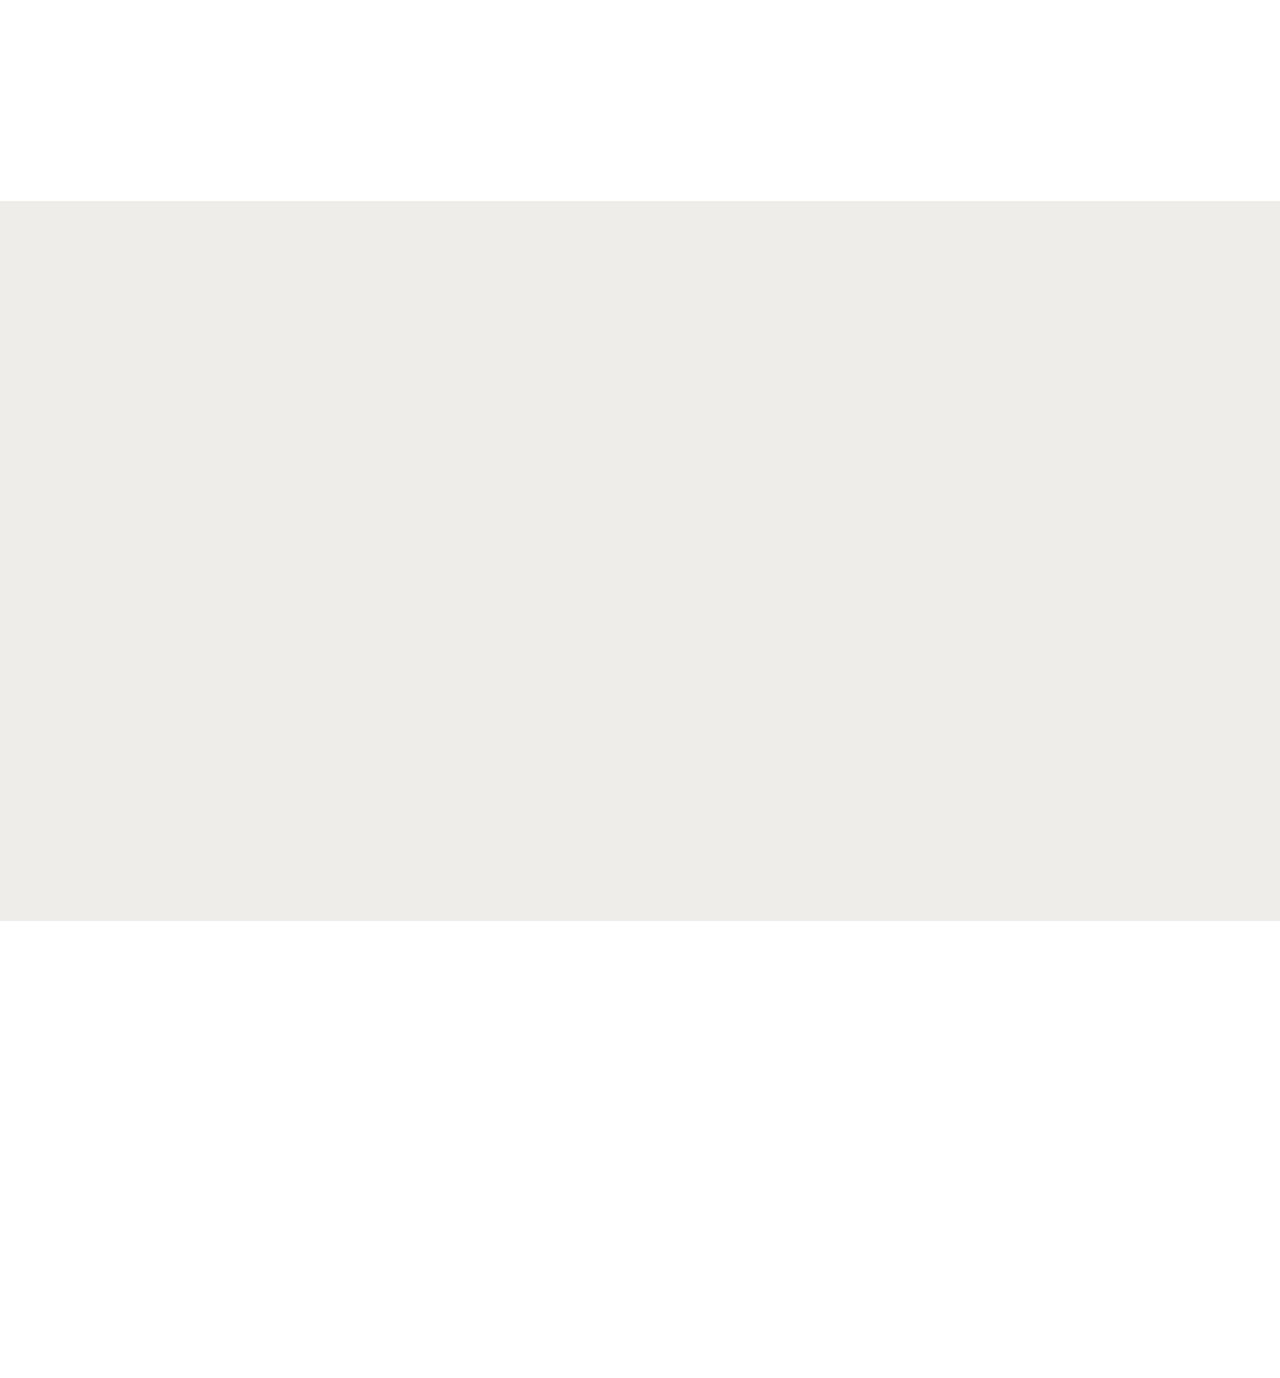
==== commit 393f5bf7: "Add Staron and Lian Hin logos; link all brand logos to official sites 12 logos in a 6-per-row grid o" ====
--- a/index.html
+++ b/index.html
@@ -171,17 +171,19 @@
         <li>Corian</li><li>Hi-Macs</li><li>Staron</li><li>Lian Hin</li>
       </ul>
     </div>
-    <ul class="brand-logos" aria-label="Brand logos">
-      <li><img src="images/brands/blum.webp" alt="Blum" width="640" height="120" loading="lazy" decoding="async" style="height:34px"></li>
-      <li><img src="images/brands/hafele.webp" alt="Häfele" width="740" height="120" loading="lazy" decoding="async" style="height:30px"></li>
-      <li><img src="images/brands/grass.webp" alt="Grass" width="746" height="120" loading="lazy" decoding="async" style="height:30px"></li>
-      <li><img src="images/brands/edl.webp" alt="EDL" width="281" height="120" loading="lazy" decoding="async" style="height:34px"></li>
-      <li><img src="images/brands/jennings.webp" alt="Jennings" width="178" height="120" loading="lazy" decoding="async" style="height:62px"></li>
-      <li><img src="images/brands/lamitak.webp" alt="Lamitak" width="253" height="120" loading="lazy" decoding="async" style="height:46px"></li>
-      <li><img src="images/brands/formica.webp" alt="Formica" width="229" height="120" loading="lazy" decoding="async" style="height:50px"></li>
-      <li><img src="images/brands/greenlam.webp" alt="Greenlam Laminates" width="101" height="120" loading="lazy" decoding="async" style="height:64px"></li>
-      <li><img src="images/brands/corian.webp" alt="Corian Design" width="171" height="120" loading="lazy" decoding="async" style="height:54px"></li>
-      <li><img src="images/brands/himacs.webp" alt="Hi-Macs" width="608" height="120" loading="lazy" decoding="async" style="height:26px"></li>
+    <ul class="brand-logos" aria-label="Brand logos (links to brand websites)">
+      <li><a href="https://www.blum.com/sg/en/" target="_blank" rel="noopener" title="Visit Blum website"><img src="images/brands/blum.webp" alt="Blum" width="640" height="120" loading="lazy" decoding="async" style="height:34px"></a></li>
+      <li><a href="https://www.hafele.com.sg/" target="_blank" rel="noopener" title="Visit Häfele website"><img src="images/brands/hafele.webp" alt="Häfele" width="740" height="120" loading="lazy" decoding="async" style="height:30px"></a></li>
+      <li><a href="https://www.grass.eu/en/" target="_blank" rel="noopener" title="Visit Grass website"><img src="images/brands/grass.webp" alt="Grass" width="746" height="120" loading="lazy" decoding="async" style="height:30px"></a></li>
+      <li><a href="https://www.edleuro.com/" target="_blank" rel="noopener" title="Visit EDL website"><img src="images/brands/edl.webp" alt="EDL" width="281" height="120" loading="lazy" decoding="async" style="height:34px"></a></li>
+      <li><a href="https://www.jennings.com.sg/" target="_blank" rel="noopener" title="Visit Jennings website"><img src="images/brands/jennings.webp" alt="Jennings" width="178" height="120" loading="lazy" decoding="async" style="height:62px"></a></li>
+      <li><a href="https://www.lamitak.com/" target="_blank" rel="noopener" title="Visit Lamitak website"><img src="images/brands/lamitak.webp" alt="Lamitak" width="253" height="120" loading="lazy" decoding="async" style="height:46px"></a></li>
+      <li><a href="https://www.formica.com/" target="_blank" rel="noopener" title="Visit Formica website"><img src="images/brands/formica.webp" alt="Formica" width="229" height="120" loading="lazy" decoding="async" style="height:50px"></a></li>
+      <li><a href="https://www.greenlam.com/" target="_blank" rel="noopener" title="Visit Greenlam Laminates website"><img src="images/brands/greenlam.webp" alt="Greenlam Laminates" width="101" height="120" loading="lazy" decoding="async" style="height:64px"></a></li>
+      <li><a href="https://www.corian.com/" target="_blank" rel="noopener" title="Visit Corian Design website"><img src="images/brands/corian.webp" alt="Corian Design" width="171" height="120" loading="lazy" decoding="async" style="height:54px"></a></li>
+      <li><a href="https://www.lxhausys.com/uk-en/himacs/" target="_blank" rel="noopener" title="Visit Hi-Macs website"><img src="images/brands/himacs.webp" alt="Hi-Macs" width="608" height="120" loading="lazy" decoding="async" style="height:26px"></a></li>
+      <li><a href="https://www.staron.com/" target="_blank" rel="noopener" title="Visit Staron Solid Surfaces website"><img src="images/brands/staron.webp" alt="Staron Solid Surfaces" width="377" height="120" loading="lazy" decoding="async" style="height:42px"></a></li>
+      <li><a href="https://www.lianhin.com/" target="_blank" rel="noopener" title="Visit Lian Hin website"><img src="images/brands/lianhin.webp" alt="Lian Hin" width="536" height="120" loading="lazy" decoding="async" style="height:34px"></a></li>
     </ul>
     <p class="brand-note">Brand names are trademarks of their respective owners.</p>
   </div>
--- a/css/style.css
+++ b/css/style.css
@@ -400,3 +400,8 @@
 .brand-logos li { display: flex; justify-content: center; align-items: center; min-height: 64px; max-width: 100%; }
 @media (max-width: 860px) { .brand-logos { grid-template-columns: repeat(3, 1fr); } }
 @media (max-width: 520px) { .brand-logos { grid-template-columns: repeat(2, 1fr); gap: 28px 16px; } .brand-logos img { transform: scale(.8); } }
+/* 12 logos: 6 per row on wide screens; logos link to brand sites */
+@media (min-width: 1100px) { .brand-logos { grid-template-columns: repeat(6, 1fr); } }
+.brand-logos a { display: flex; justify-content: center; align-items: center; padding: 6px; transition: transform .2s, opacity .2s; }
+.brand-logos a:hover { transform: translateY(-2px); opacity: .8; }
+.brand-logos a:focus-visible { outline: 2px solid var(--accent); outline-offset: 4px; }
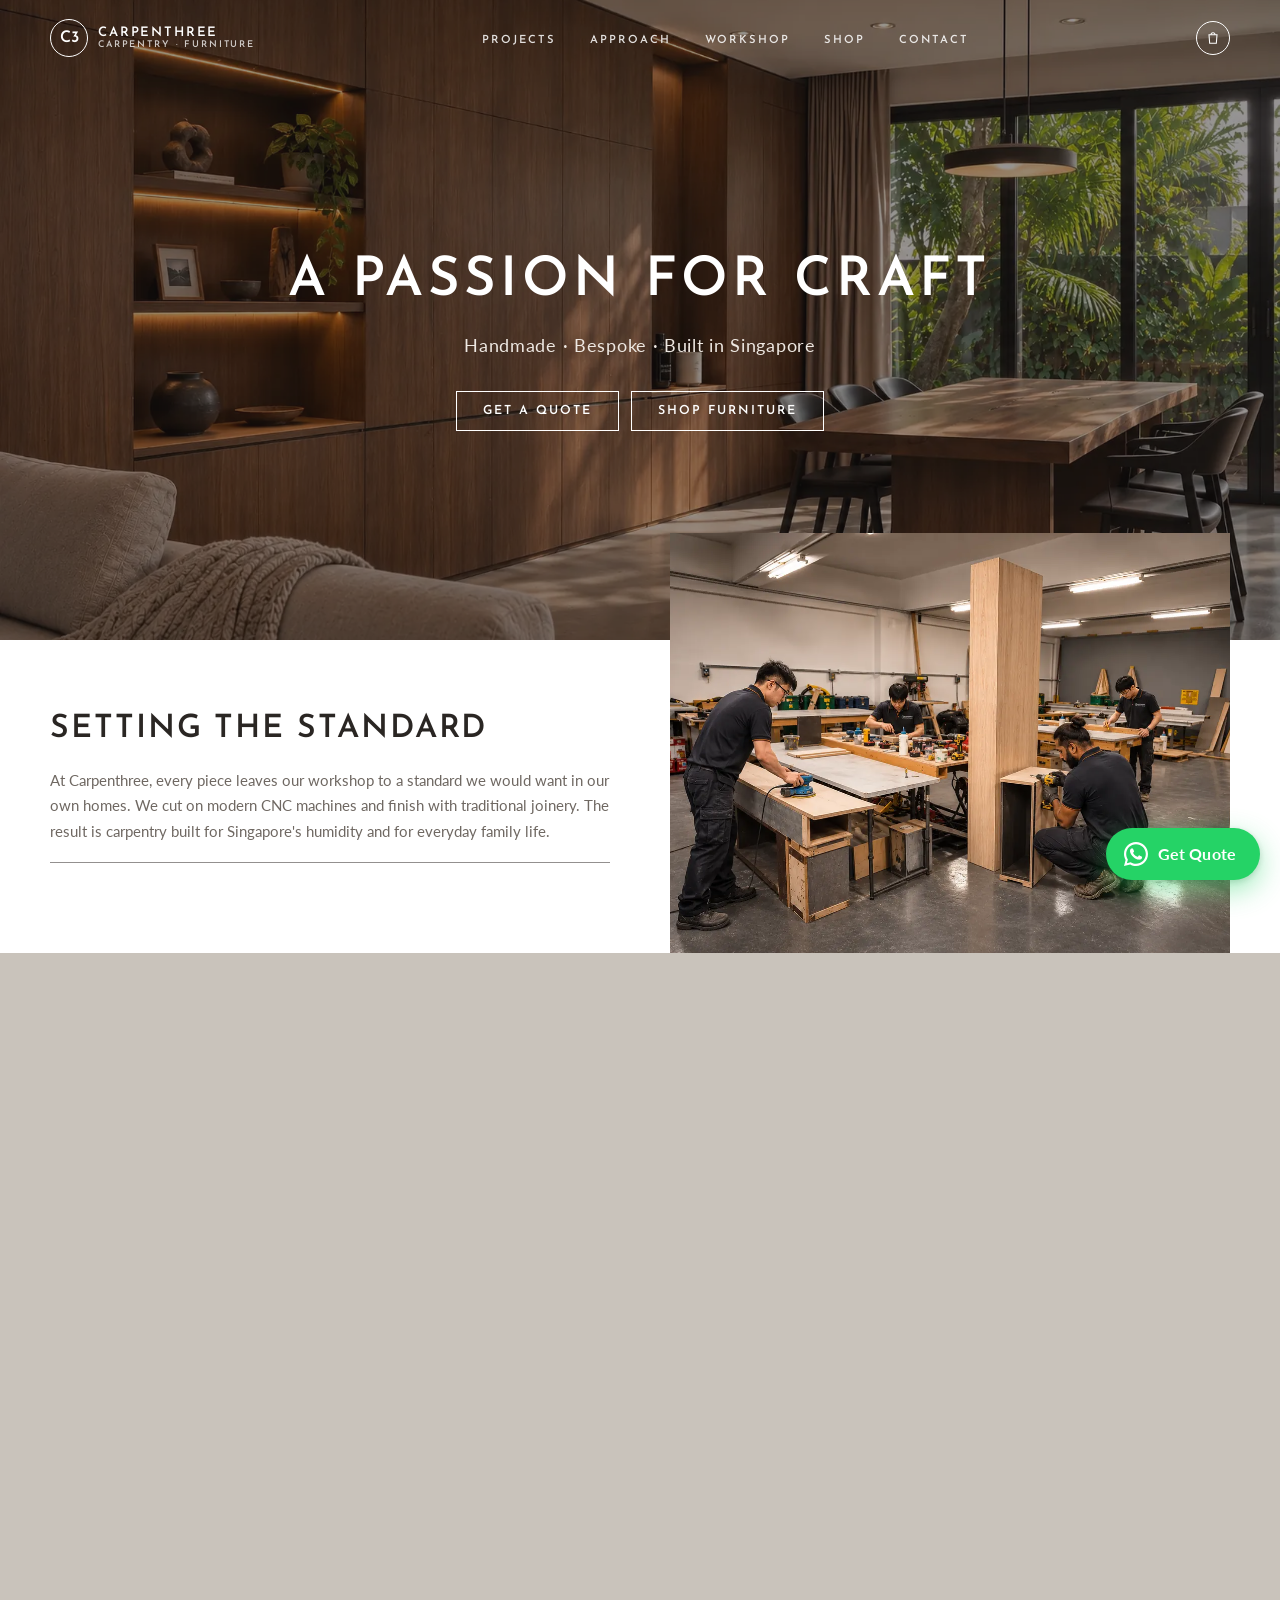
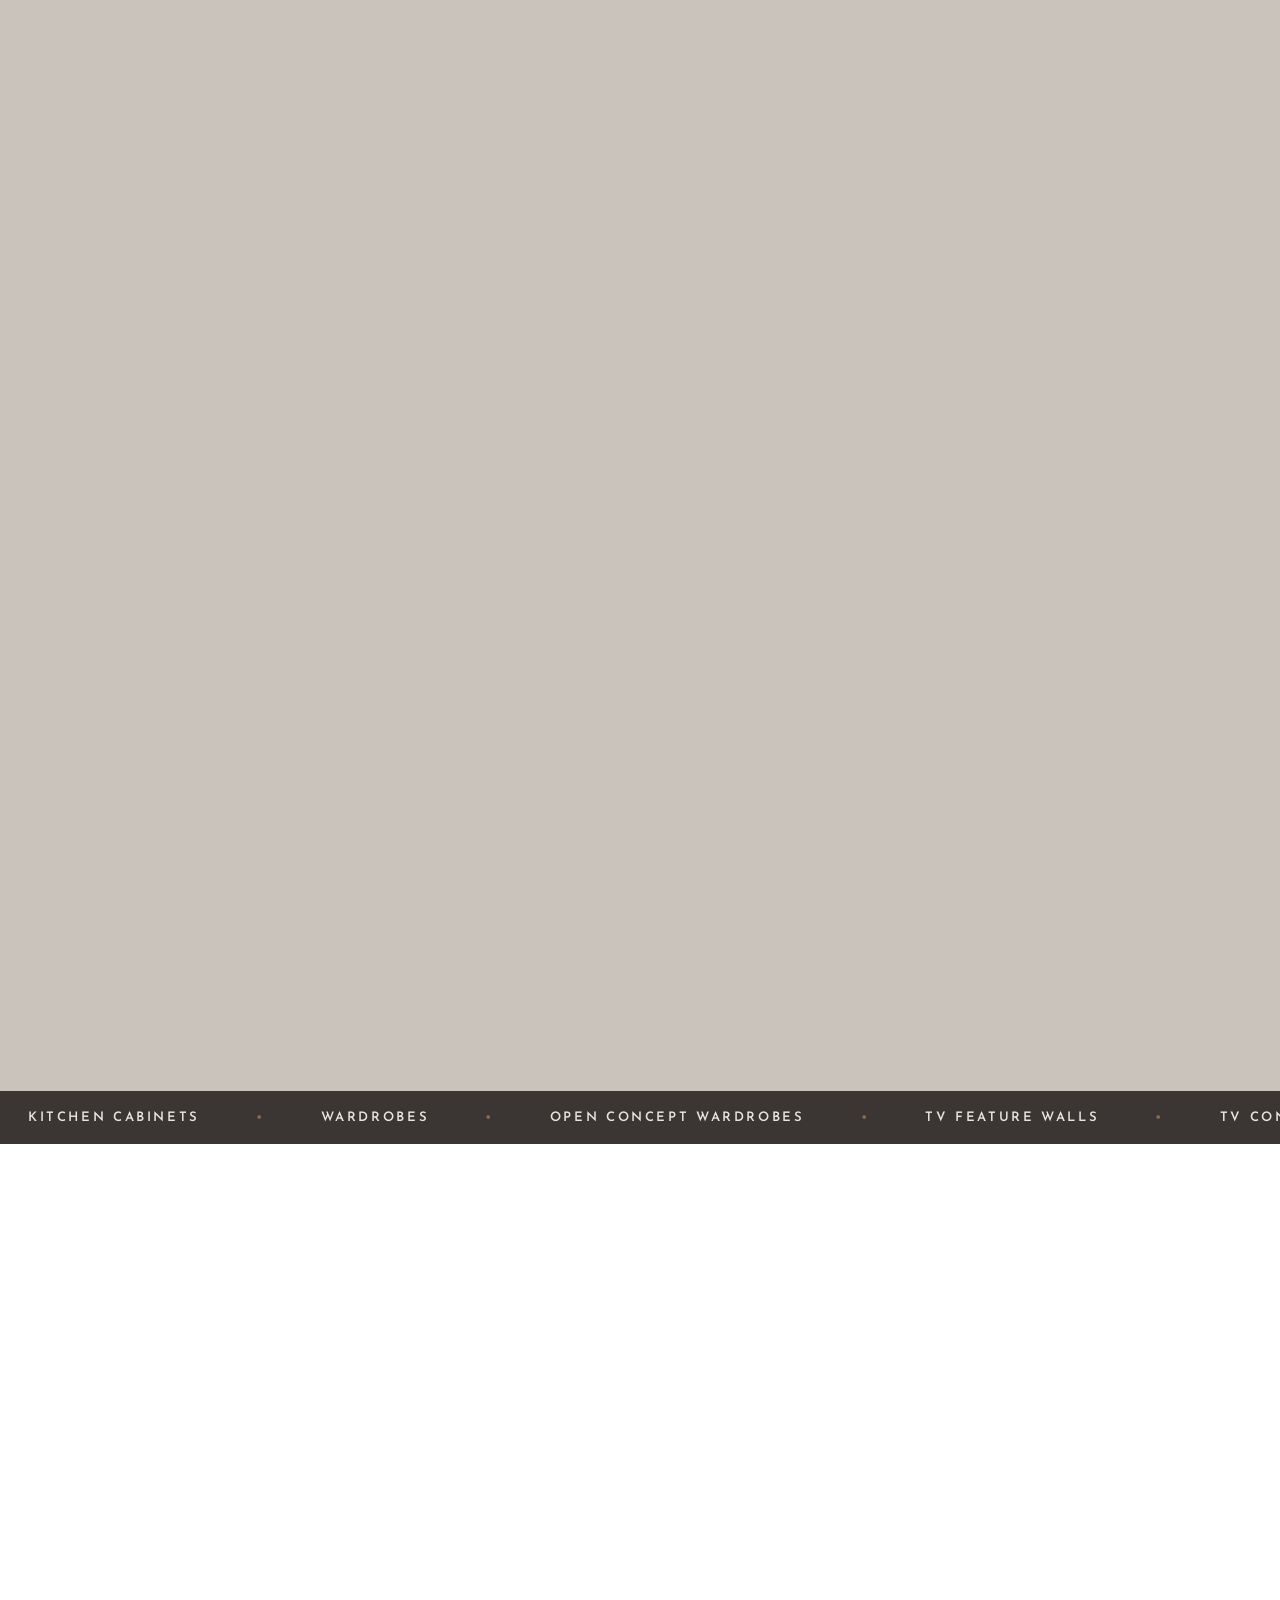
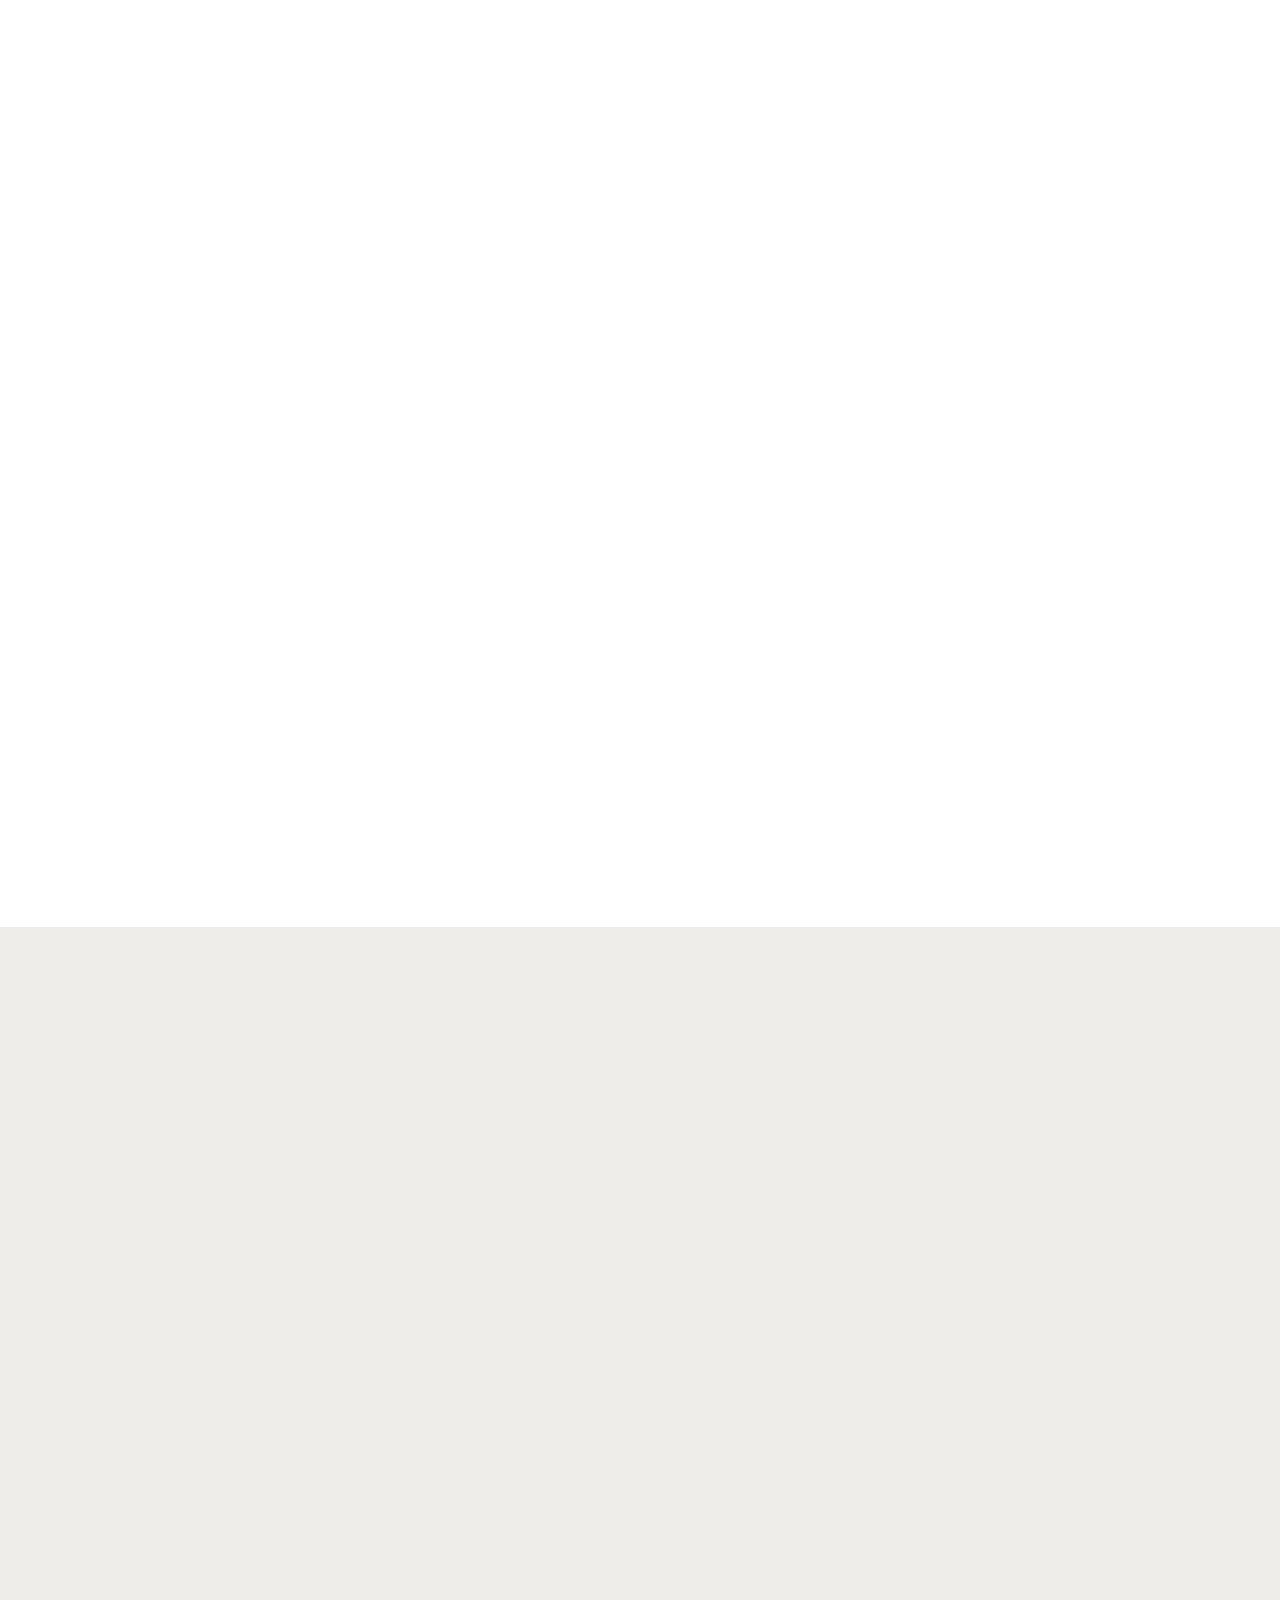
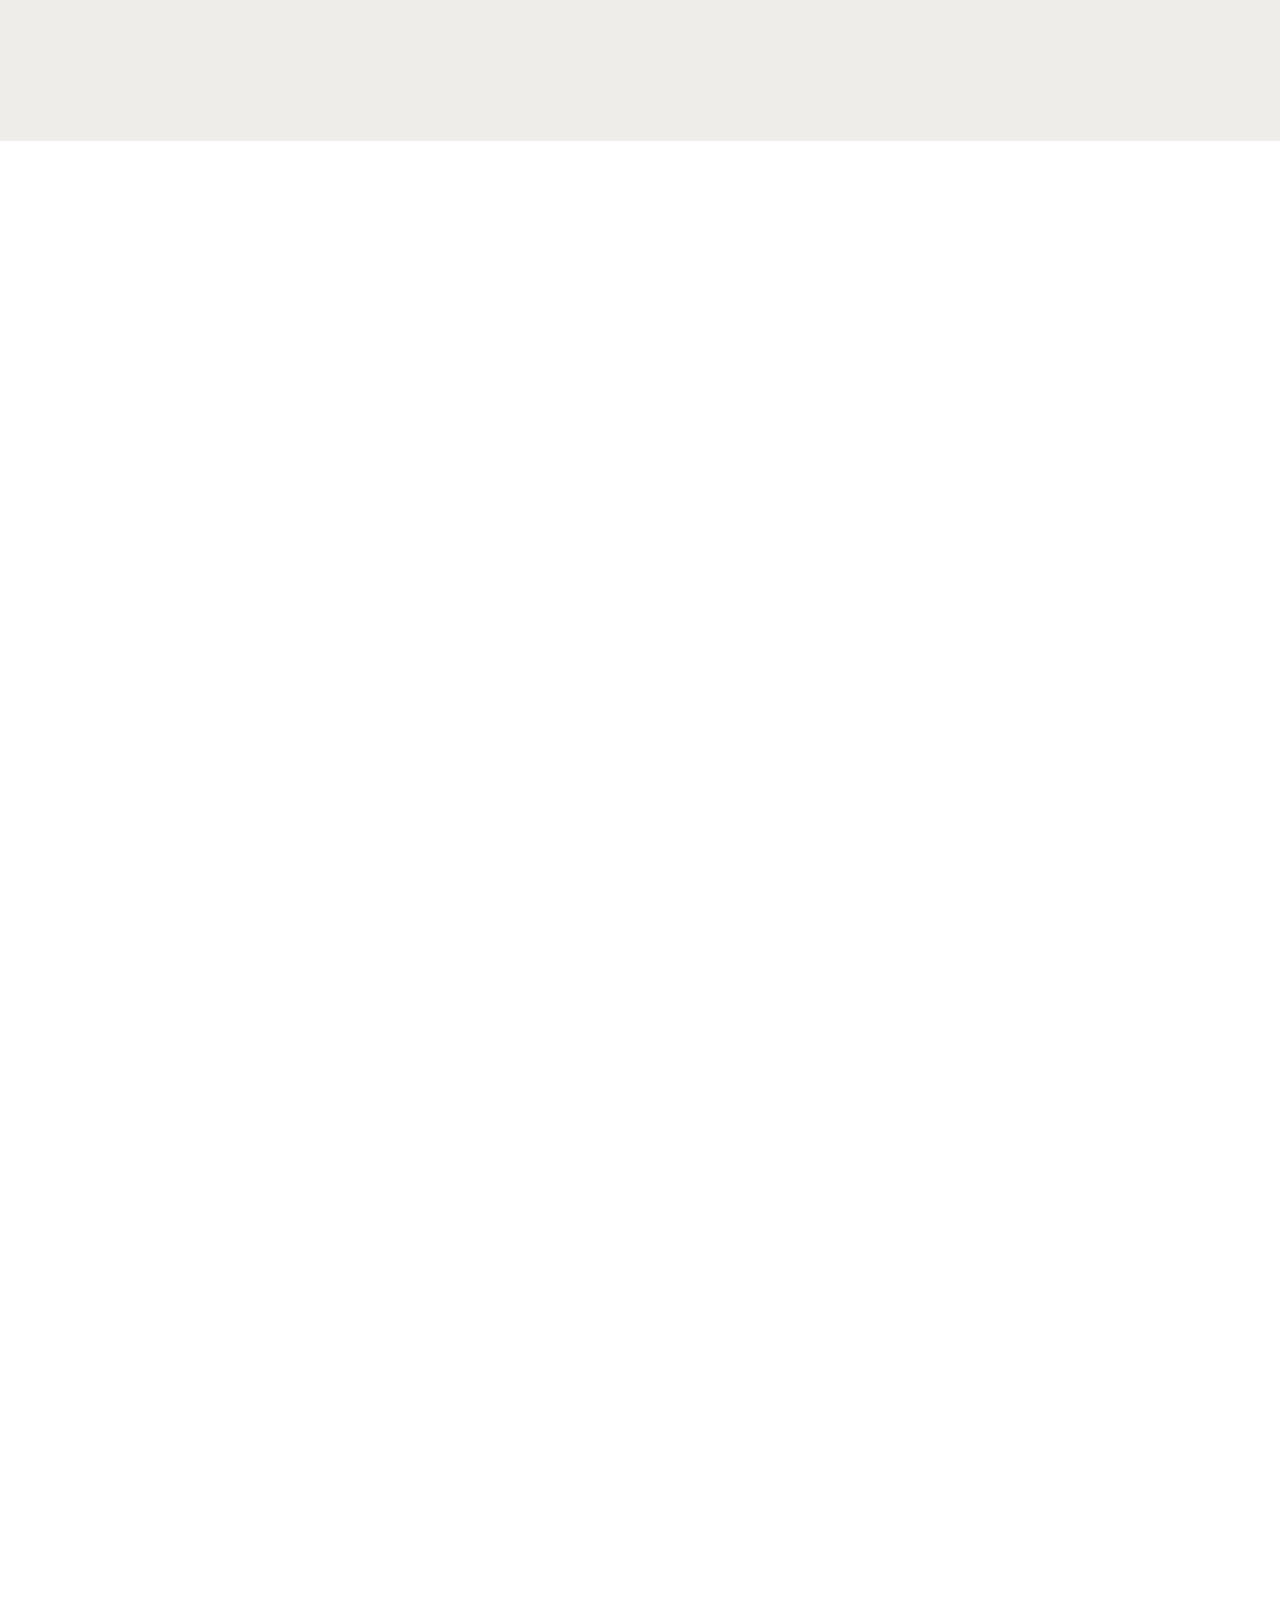
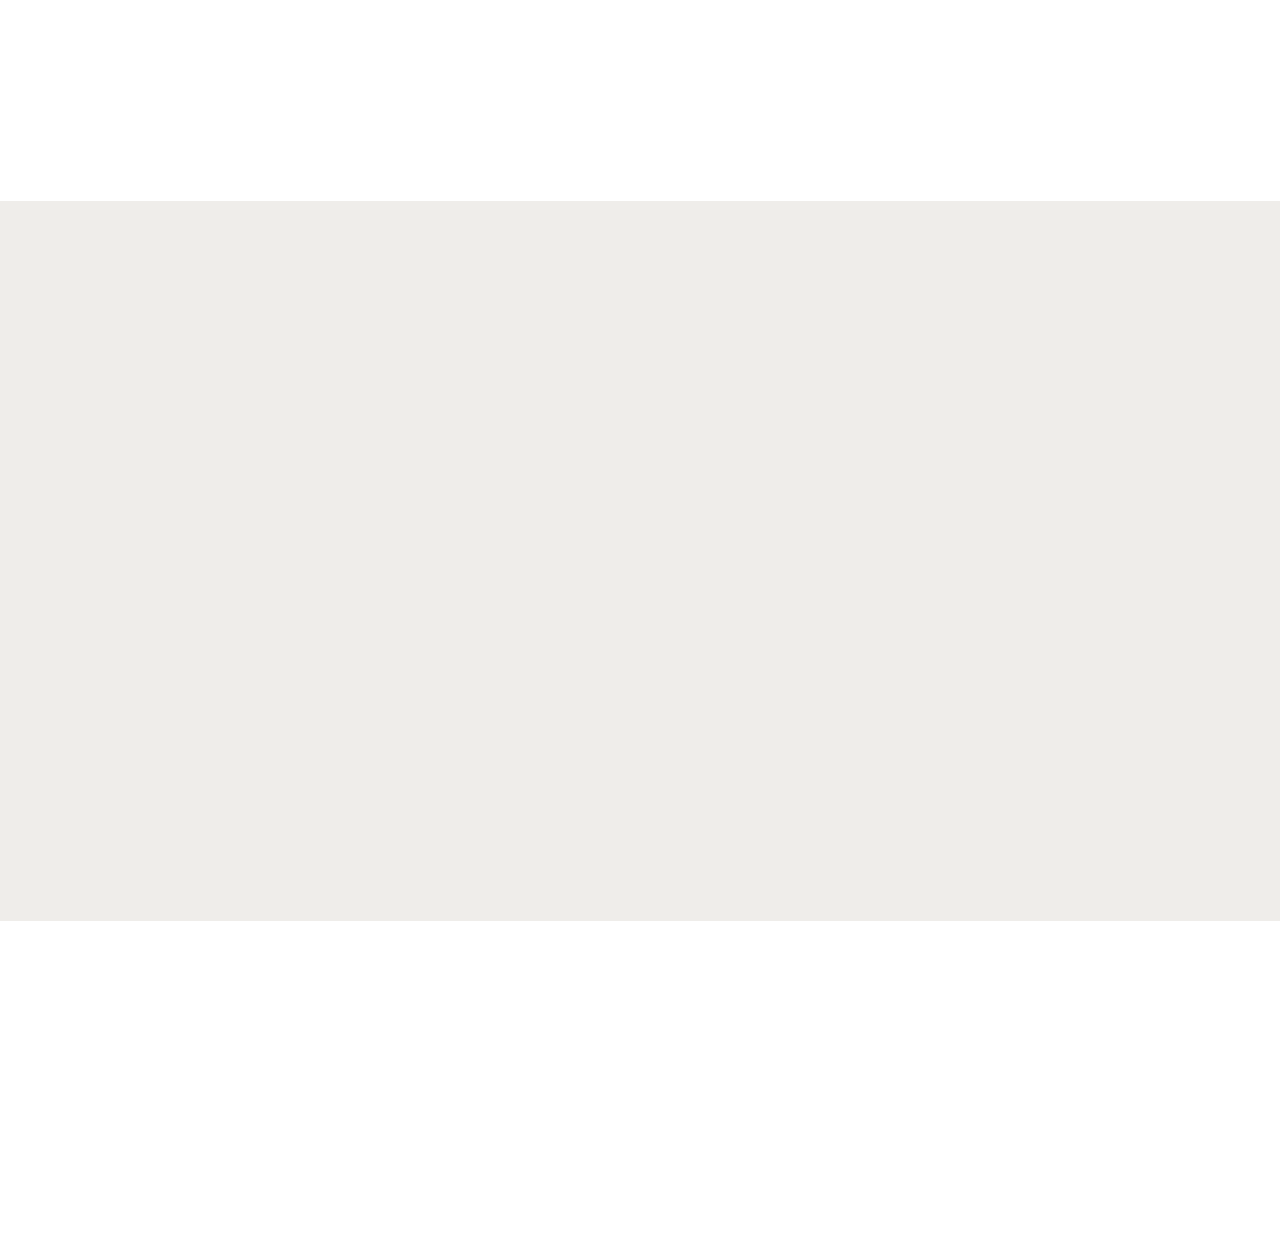
==== commit e0313762: "Footer: Flipwire credit bottom-left, copyright bottom-right 'Carpenthree is a brand of Flipwire Desi" ====
--- a/index.html
+++ b/index.html
@@ -330,14 +330,16 @@
       <li><a href="shop.html">Shop</a></li>
       <li><a href="#contact">Contact</a></li>
     </ul>
-    <div class="footer-company">
-      <strong>Flipwire Design Pte Ltd</strong>
-      <a href="https://flipwiredesign.com" target="_blank" rel="noopener">flipwiredesign.com</a>
-      <span>UEN 201613746K</span>
-      <span>6 Gambas Way, #05-10/11/12, Singapore 756939</span>
-      <span><a href="mailto:info@carpenthree.com">info@carpenthree.com</a> · <a href="https://wa.me/6583127675" target="_blank" rel="noopener">+65 8312 7675</a></span>
-    </div>
-    <small>© <span data-site="year"></span> Flipwire Design Pte Ltd. All rights reserved. Carpenthree is a brand of Flipwire Design Pte Ltd.</small>
+    <p class="footer-contact">
+      6 Gambas Way, #05-10/11/12, Singapore 756939<br>
+      <a href="mailto:info@carpenthree.com">info@carpenthree.com</a> · <a href="https://wa.me/6583127675" target="_blank" rel="noopener">+65 8312 7675</a>
+    </p>
+  </div>
+  <div class="footer-bottom">
+    <div class="container footer-bottom-inner">
+      <p>Carpenthree is a brand of <a href="https://flipwiredesign.com" target="_blank" rel="noopener">Flipwire Design Pte Ltd</a> <span aria-hidden="true">·</span> <span style="white-space:nowrap">UEN 201613746K</span></p>
+      <p>© <span data-site="year"></span> Flipwire Design Pte Ltd. All rights reserved.</p>
+    </div>
   </div>
 </footer>
 
--- a/css/style.css
+++ b/css/style.css
@@ -359,10 +359,11 @@
 .marquee-track li::after { content: "•"; margin-left: 56px; color: var(--accent); }
 @keyframes marquee { to { transform: translateX(-50%); } }
 @media (max-width: 640px) { .marquee { padding: 16px 0; } .marquee-track { animation-duration: 30s; } .marquee-track li { font-size: .74rem; padding: 0 18px; } .marquee-track li::after { margin-left: 36px; } }
-@media (prefers-reduced-motion: reduce) {
-  .marquee-track { animation: none; flex-wrap: wrap; width: auto; justify-content: center; row-gap: 14px; }
-  .marquee-track li[aria-hidden] { display: none; }
-}
+/* Always one clean scrolling line. Reduced-motion phones get a slower scroll;
+   anyone can tap/click the band to pause it. */
+.marquee { cursor: pointer; -webkit-tap-highlight-color: transparent; }
+.marquee.paused .marquee-track { animation-play-state: paused; }
+@media (prefers-reduced-motion: reduce) { .marquee-track { animation-duration: 90s !important; } }
 
 /* ---------- Shop drawing tile ---------- */
 .drawing-tile { display: block; text-decoration: none; background-color: #fff; }
@@ -405,3 +406,19 @@
 .brand-logos a { display: flex; justify-content: center; align-items: center; padding: 6px; transition: transform .2s, opacity .2s; }
 .brand-logos a:hover { transform: translateY(-2px); opacity: .8; }
 .brand-logos a:focus-visible { outline: 2px solid var(--accent); outline-offset: 4px; }
+
+/* ---------- Footer: contact block + bottom bar ---------- */
+.site-footer { padding-bottom: 0; }
+.footer-contact { color: #cfc8c0; font-size: .9rem; line-height: 1.8; margin: 0 0 40px; }
+.footer-contact a { color: #cfc8c0; }
+.footer-bottom { border-top: 1px solid #514a45; padding: 18px 0; font-size: .78rem; color: #a99f95; }
+.footer-bottom-inner { display: flex; justify-content: space-between; align-items: center; gap: 8px 24px; flex-wrap: wrap; text-align: left; }
+.footer-bottom p { margin: 0; color: inherit; }
+.footer-bottom a { color: #e9e4de; text-decoration: none; border-bottom: 1px solid #6f665e; }
+.footer-bottom a:hover { color: #fff; border-color: #fff; }
+@media (max-width: 640px) {
+  .footer-bottom-inner { flex-direction: column; align-items: flex-start; }
+}
+/* Fade the floating Get Quote button out at the very bottom (footer shows WhatsApp anyway) */
+.wa-float { transition: opacity .25s, transform .25s; }
+body.at-footer .wa-float { opacity: 0; pointer-events: none; transform: translateY(12px); }
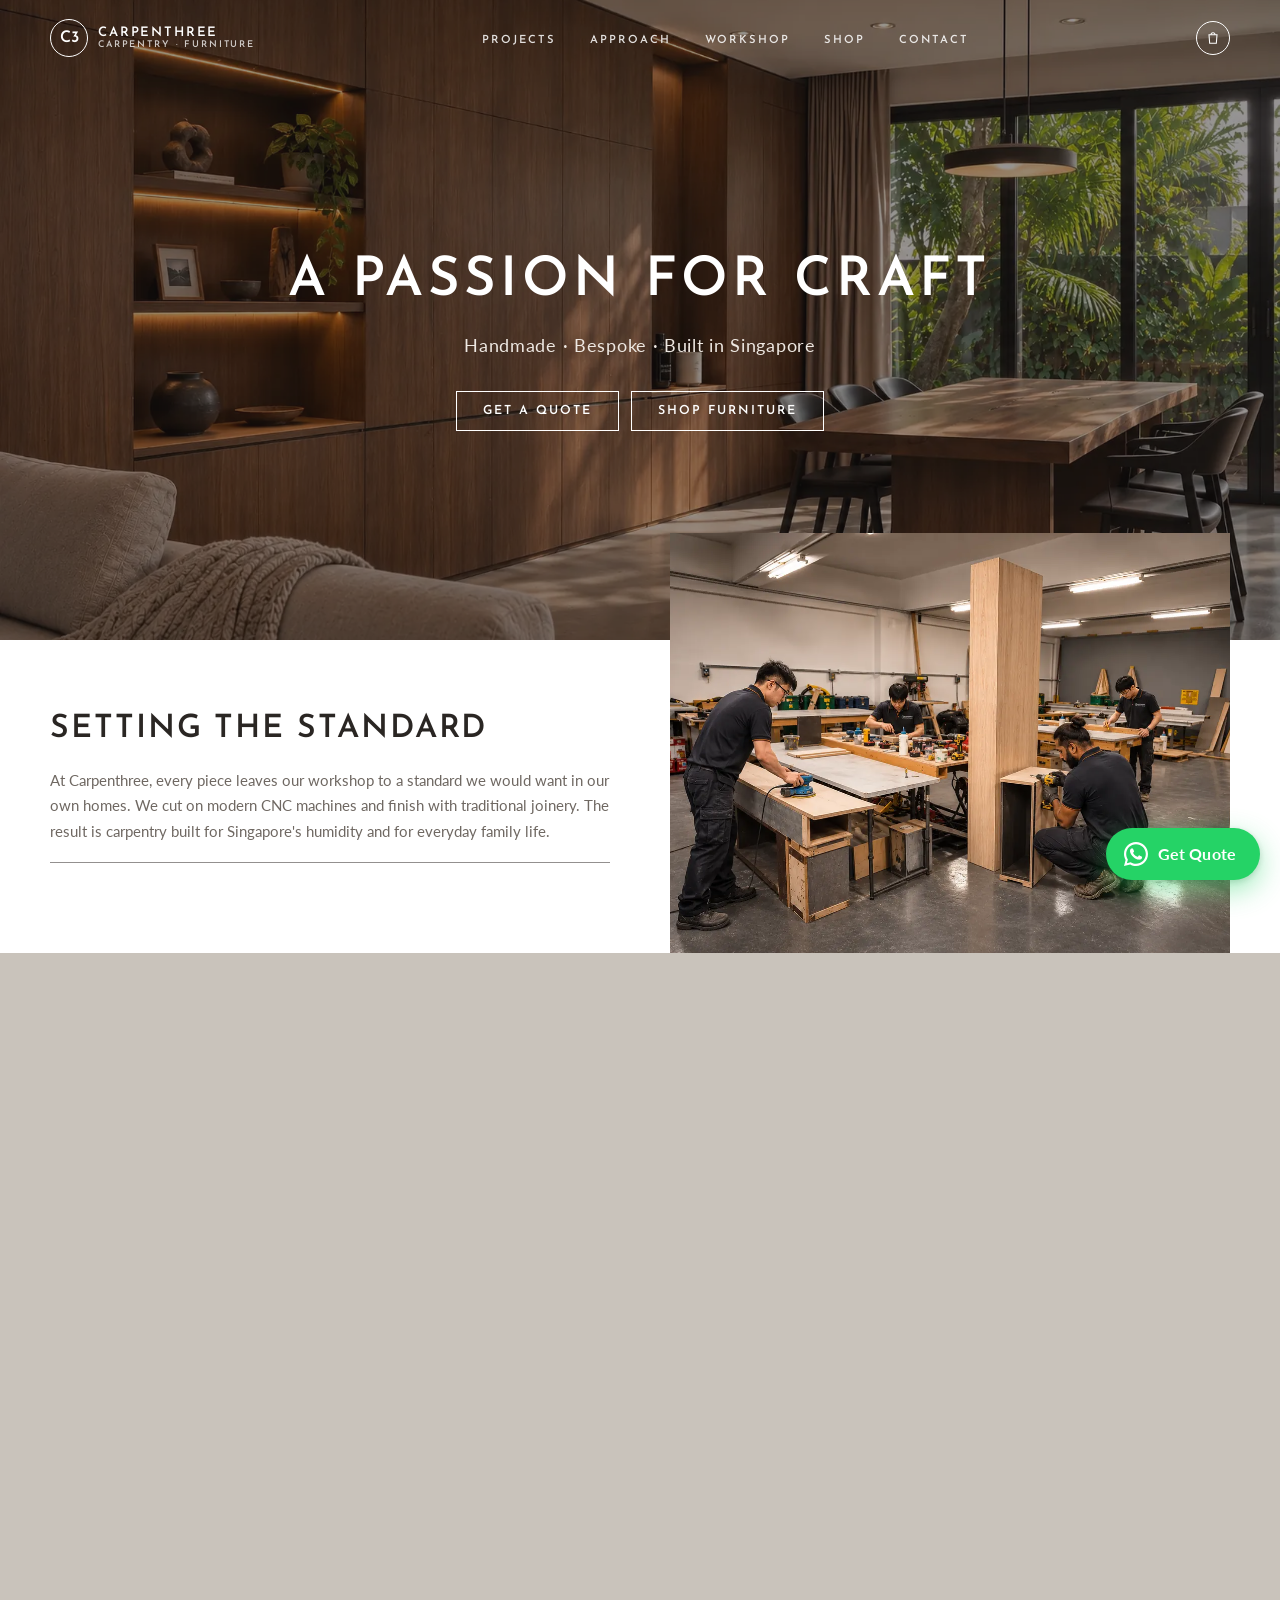
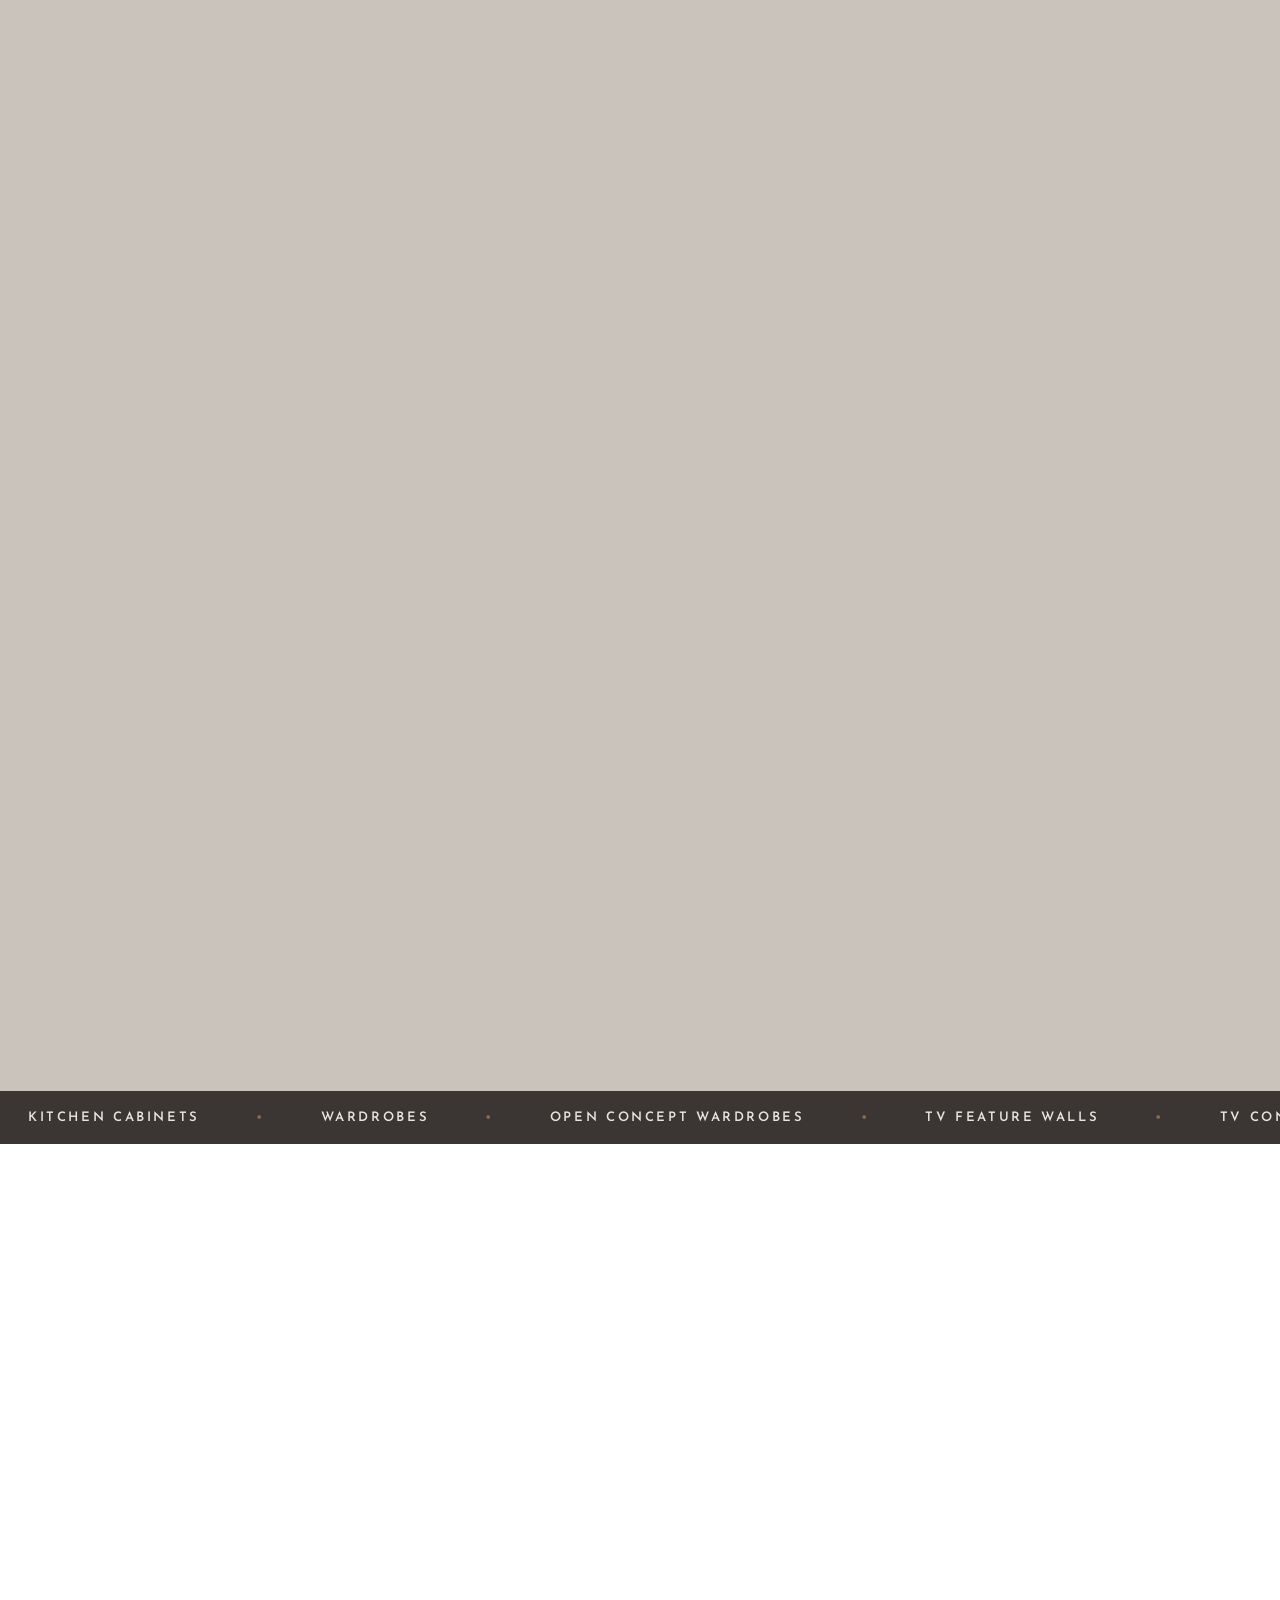
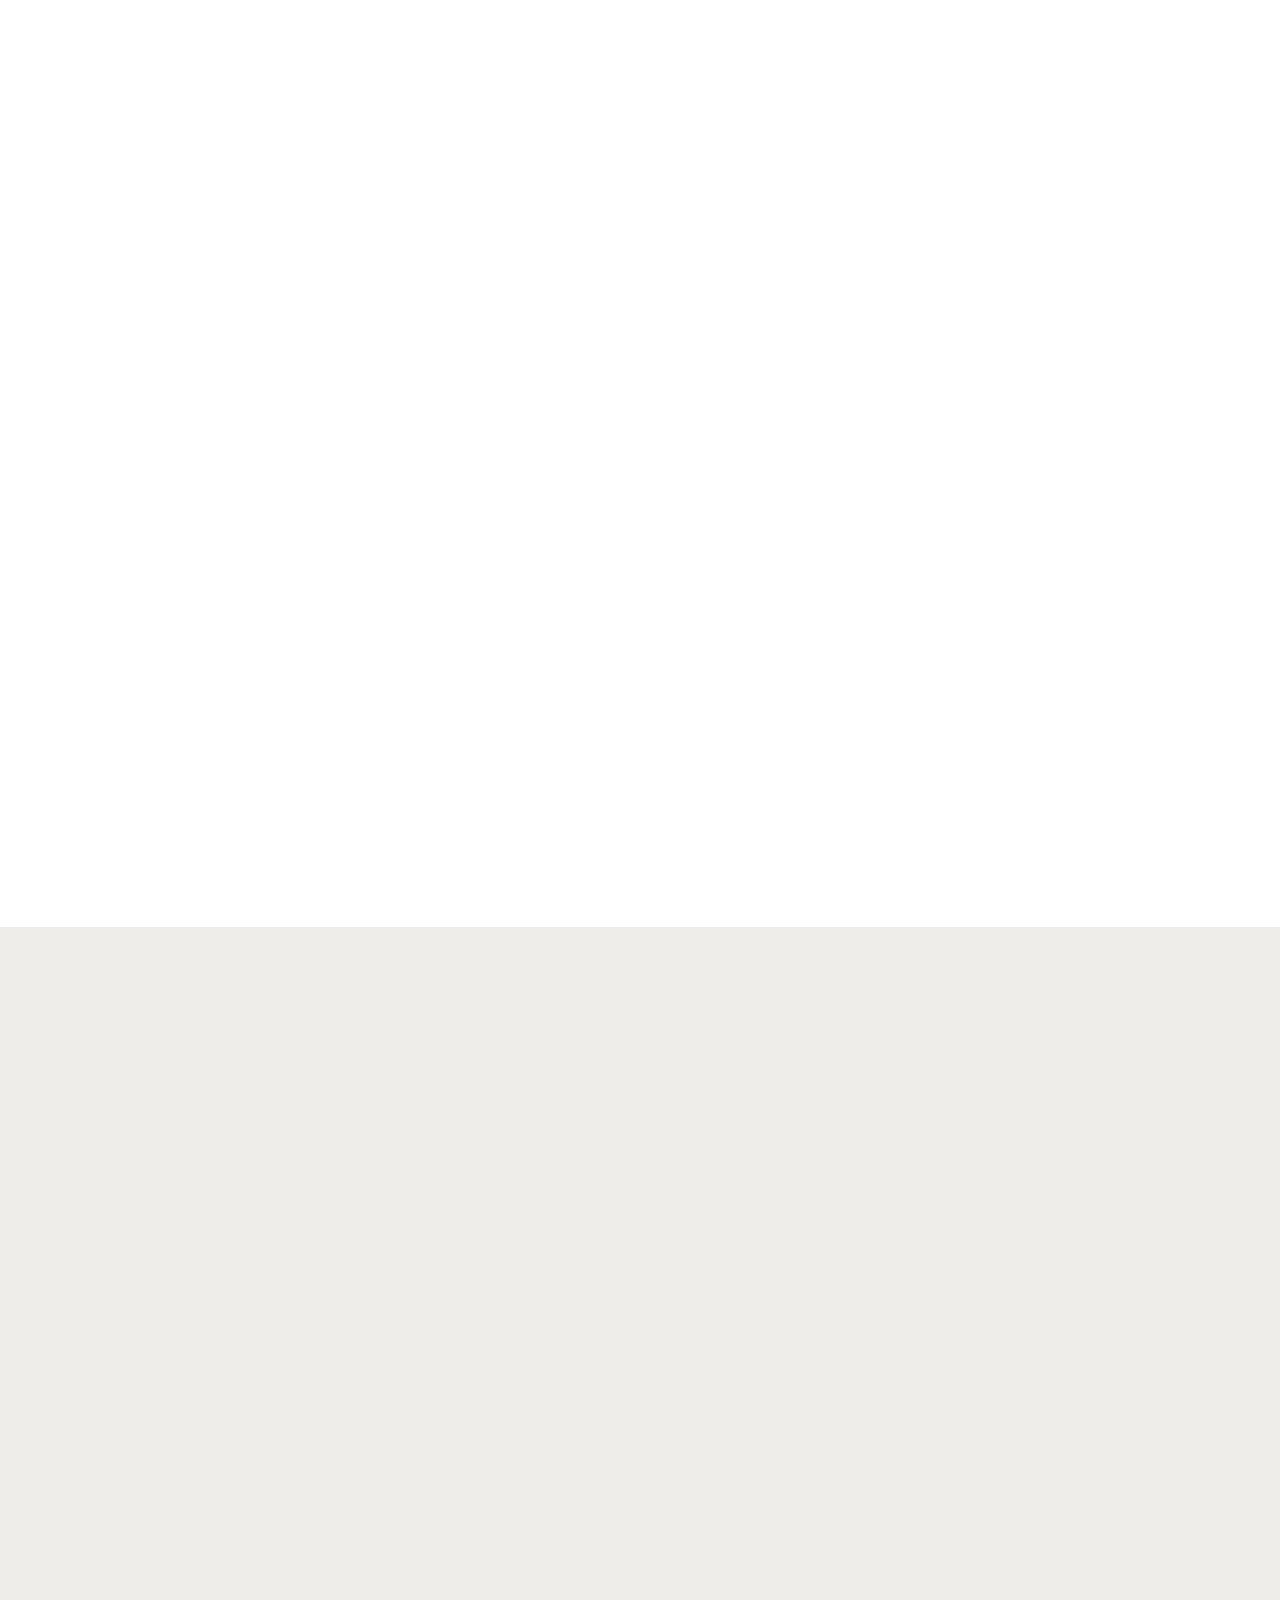
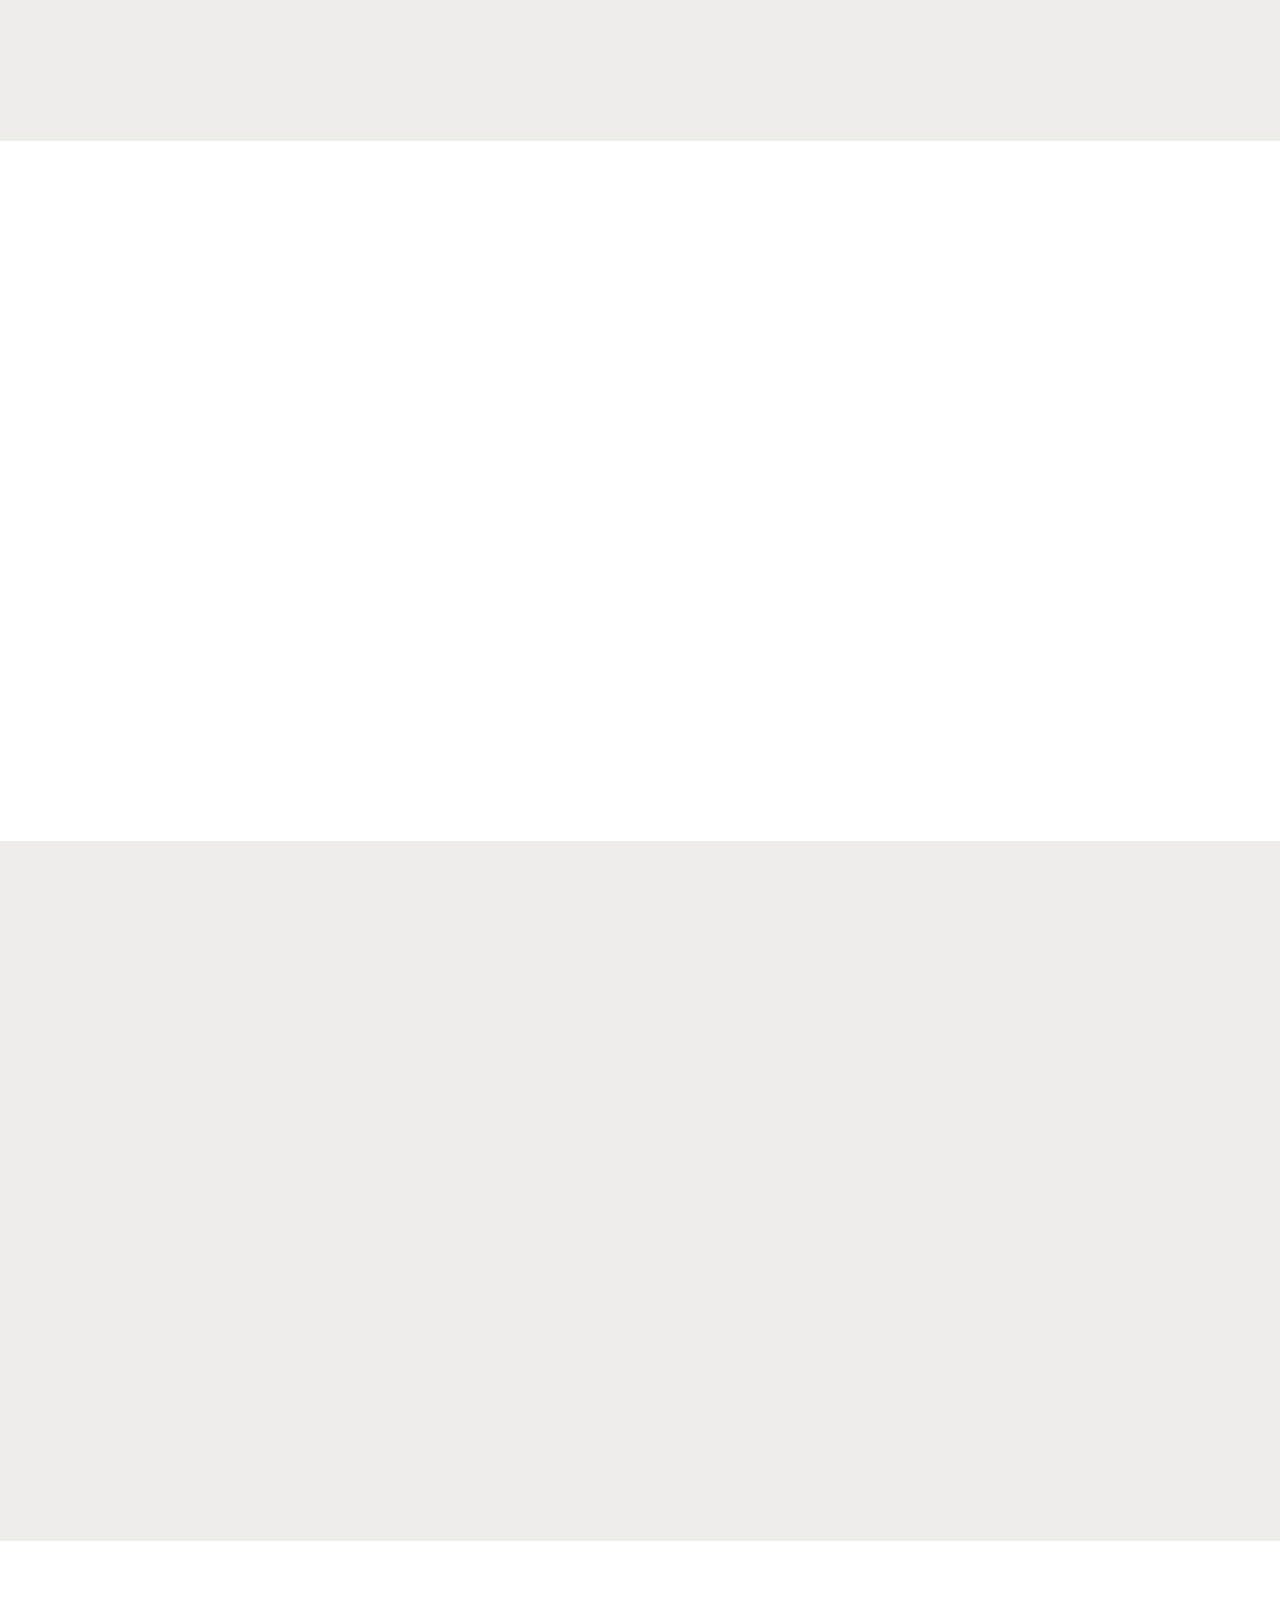
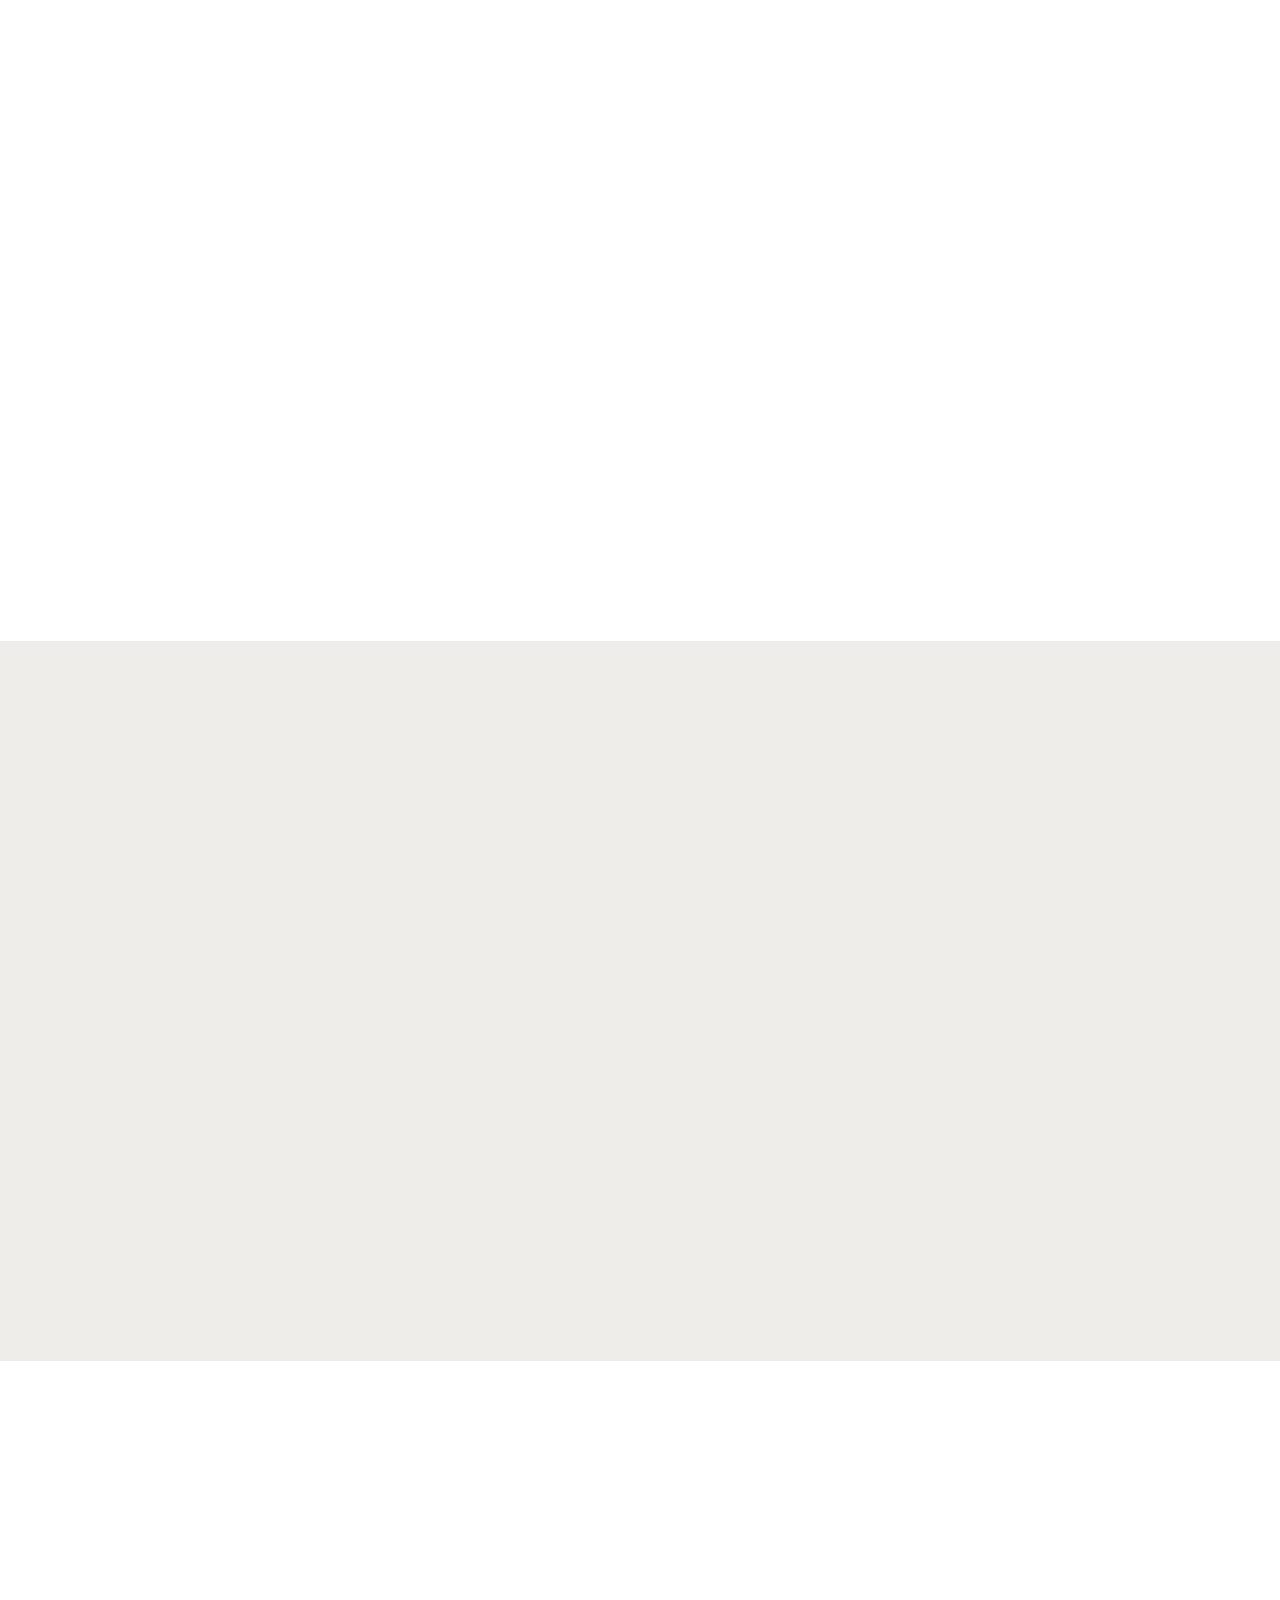
==== commit d9dac6de: "See Portfolio as an overlapping-photo block; zigzag the three blocks Marble vanity behind, study noo" ====
--- a/index.html
+++ b/index.html
@@ -211,24 +211,25 @@
   </div>
 </section>
 
-<!-- MOSAIC 1 -->
-<section class="mosaic">
-  <div class="photo dark" data-src="images/bathroom.webp" data-src-mobile="images/bathroom-mobile.webp" data-label="Marble vanity"></div>
-  <div class="bg-greige" style="display:grid">
-    <div class="tile inset bg-stone">
-      <h3>See Portfolio</h3><span class="rule"></span>
-      <a class="btn" href="#projects">View projects</a>
-    </div>
-  </div>
-  <div class="tile bg-dark span-2">
-    <h3>Work of Art</h3><span class="rule light"></span>
-    <p>You spend a lot of time at home, so it should feel like yours. We want your carpentry to be beautiful and to work hard. Our cabinets go a long way toward making a house a home.</p>
+<!-- SEE PORTFOLIO -->
+<section class="section bg-paper" id="portfolio">
+  <div class="container wwd">
+    <div class="wwd-photos">
+      <div class="photo p1 dark" data-src="images/bathroom.webp" data-src-mobile="images/bathroom-mobile.webp" data-label="Marble vanity"></div>
+      <div class="photo p2 wood" data-src="images/portfolio-nook.webp" data-src-mobile="images/portfolio-nook-mobile.webp" data-label="Study nook"></div>
+    </div>
+    <div>
+      <h2>See Portfolio</h2>
+      <p>You spend a lot of time at home, so it should feel like yours. We want your carpentry to be beautiful and to work hard, from a marble vanity to a study nook built around the way you work.</p>
+      <p>Browse our recent kitchens, wardrobes, vanities and custom pieces across HDB, condo and landed homes.</p>
+      <a class="btn" href="#projects" style="margin-top:10px">View projects</a>
+    </div>
   </div>
 </section>
 
 <!-- WHAT WE DO -->
 <section class="section">
-  <div class="container wwd">
+  <div class="container wwd reverse">
     <div class="wwd-photos">
       <div class="photo p1 wood" data-src="images/wwd-1.webp" data-src-mobile="images/wwd-1-mobile.webp" data-label="Boutique fit-out"></div>
       <div class="photo p2 dark" data-src="images/wwd-2.webp" data-src-mobile="images/wwd-2-mobile.webp" data-label="Living &amp; kitchen"></div>
--- a/css/style.css
+++ b/css/style.css
@@ -422,3 +422,6 @@
 /* Fade the floating Get Quote button out at the very bottom (footer shows WhatsApp anyway) */
 .wa-float { transition: opacity .25s, transform .25s; }
 body.at-footer .wa-float { opacity: 0; pointer-events: none; transform: translateY(12px); }
+
+/* Overlap border matches the section background */
+.bg-paper .wwd-photos .p2 { border-color: var(--paper); }
